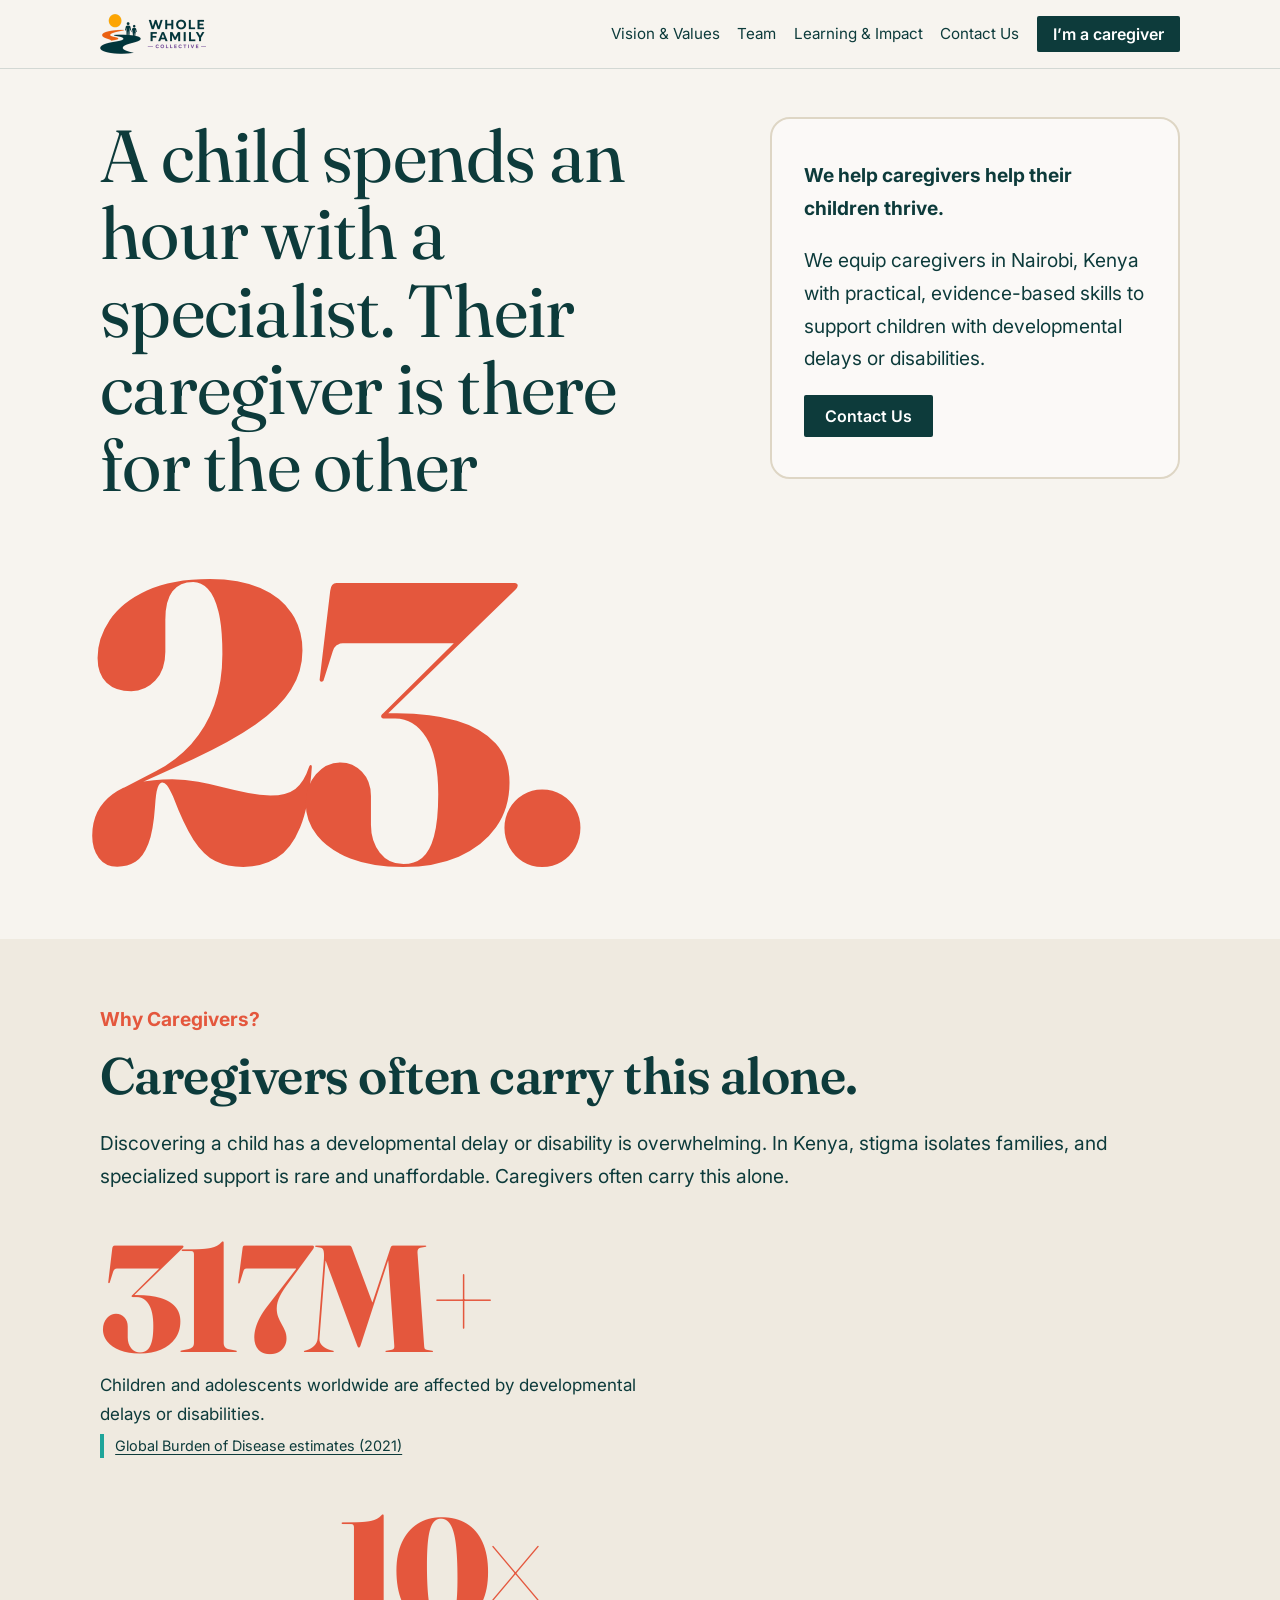
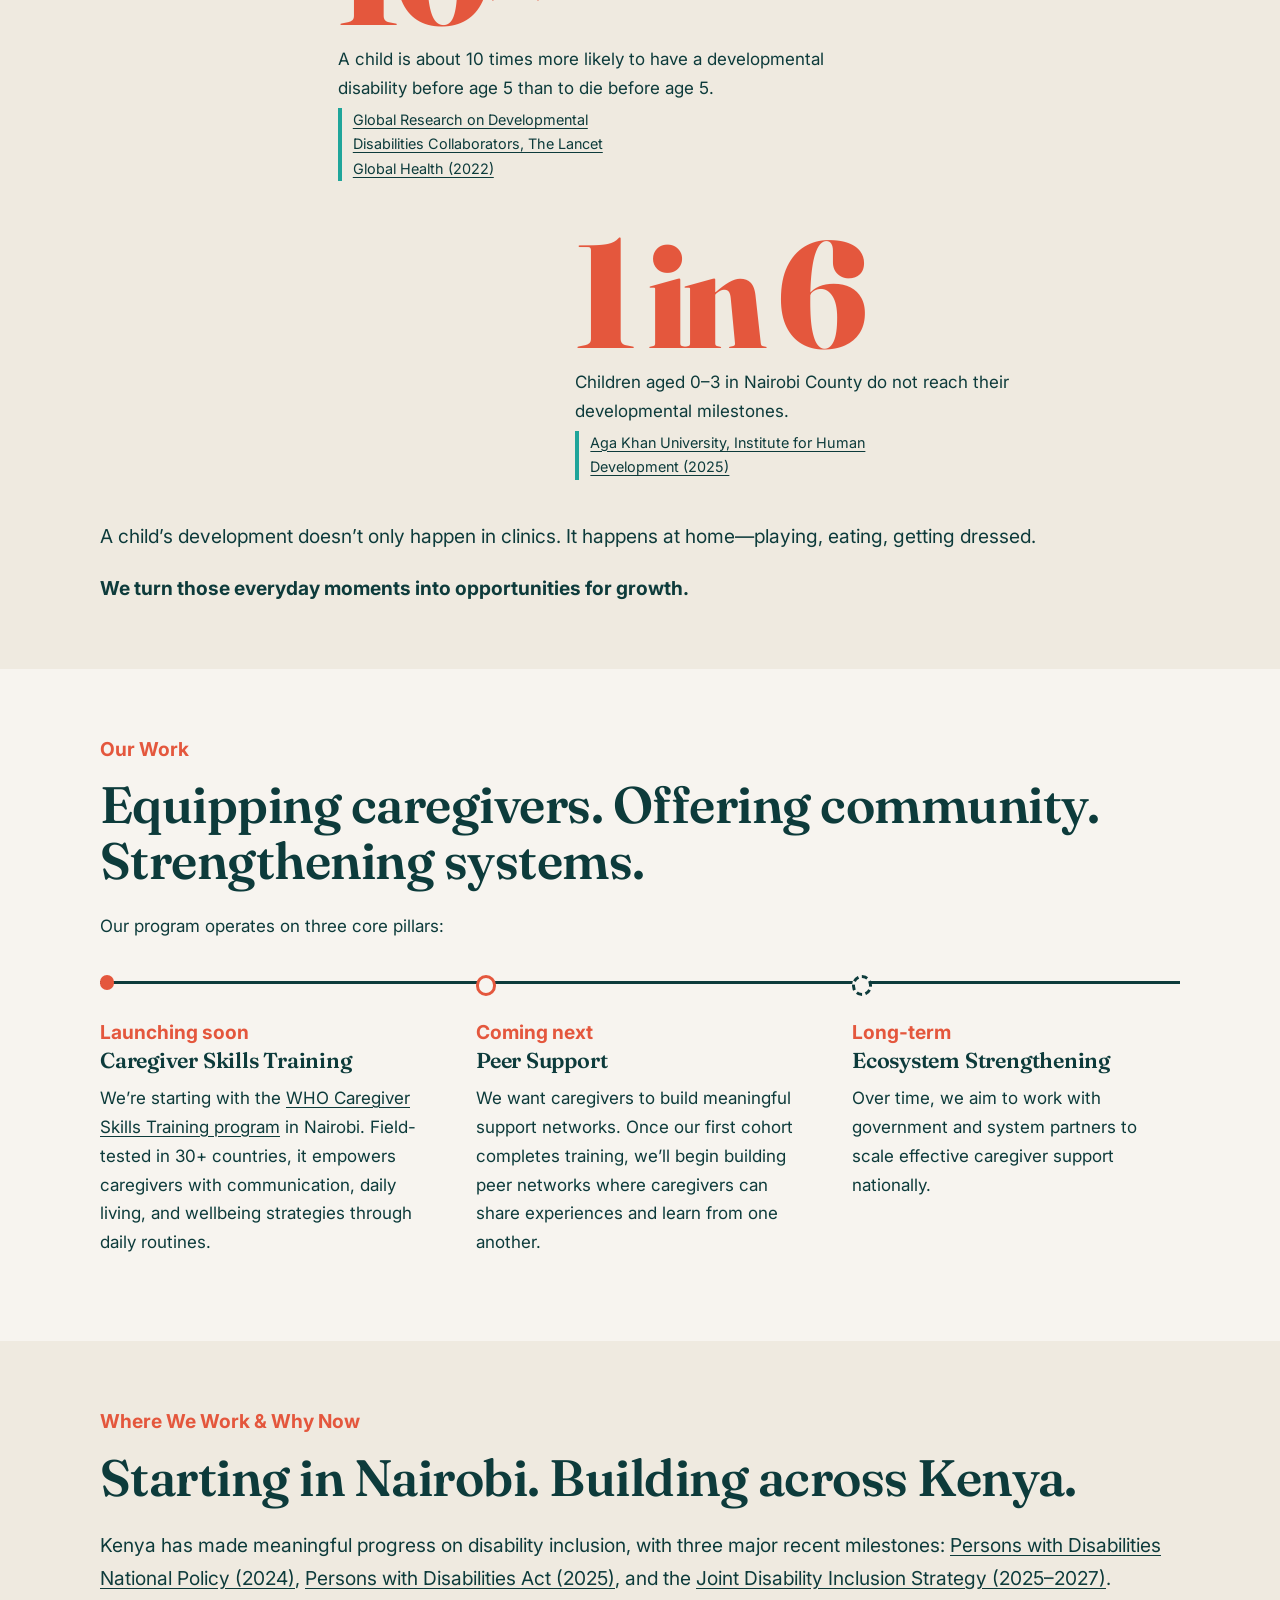
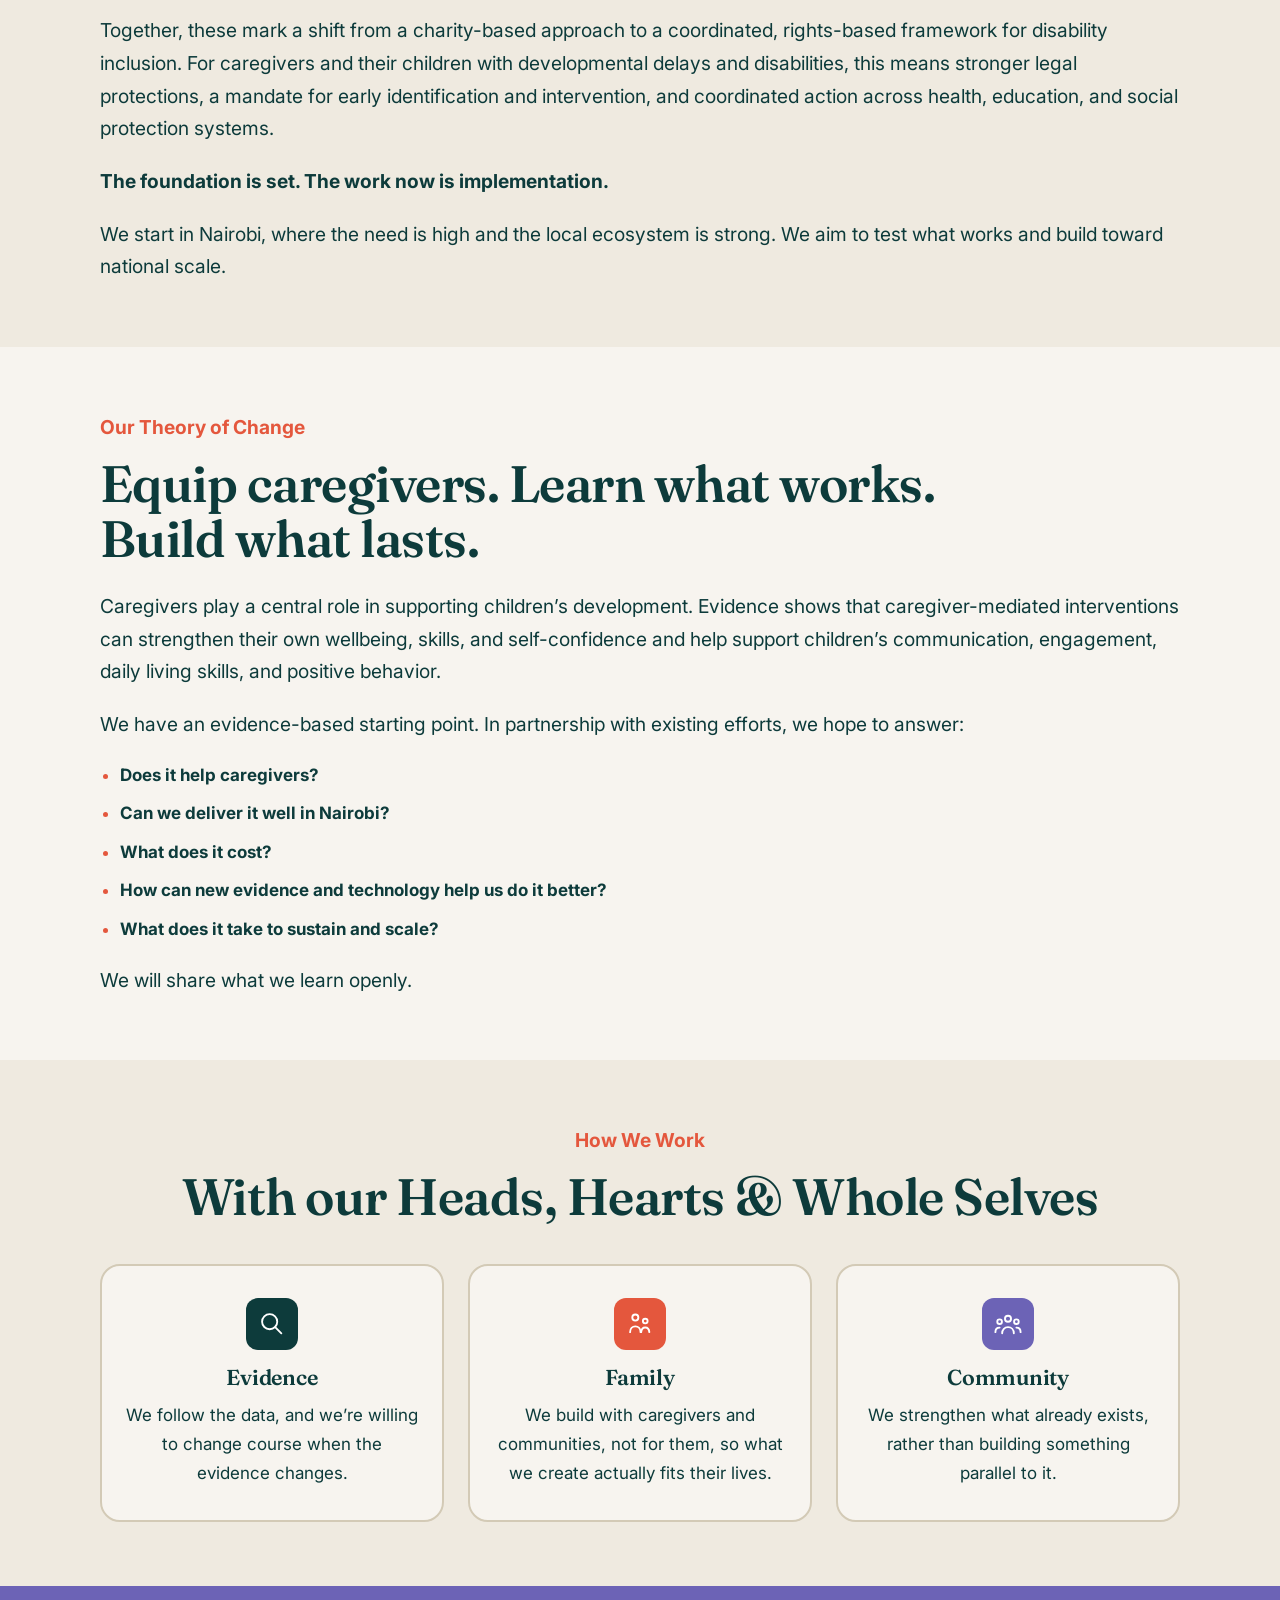
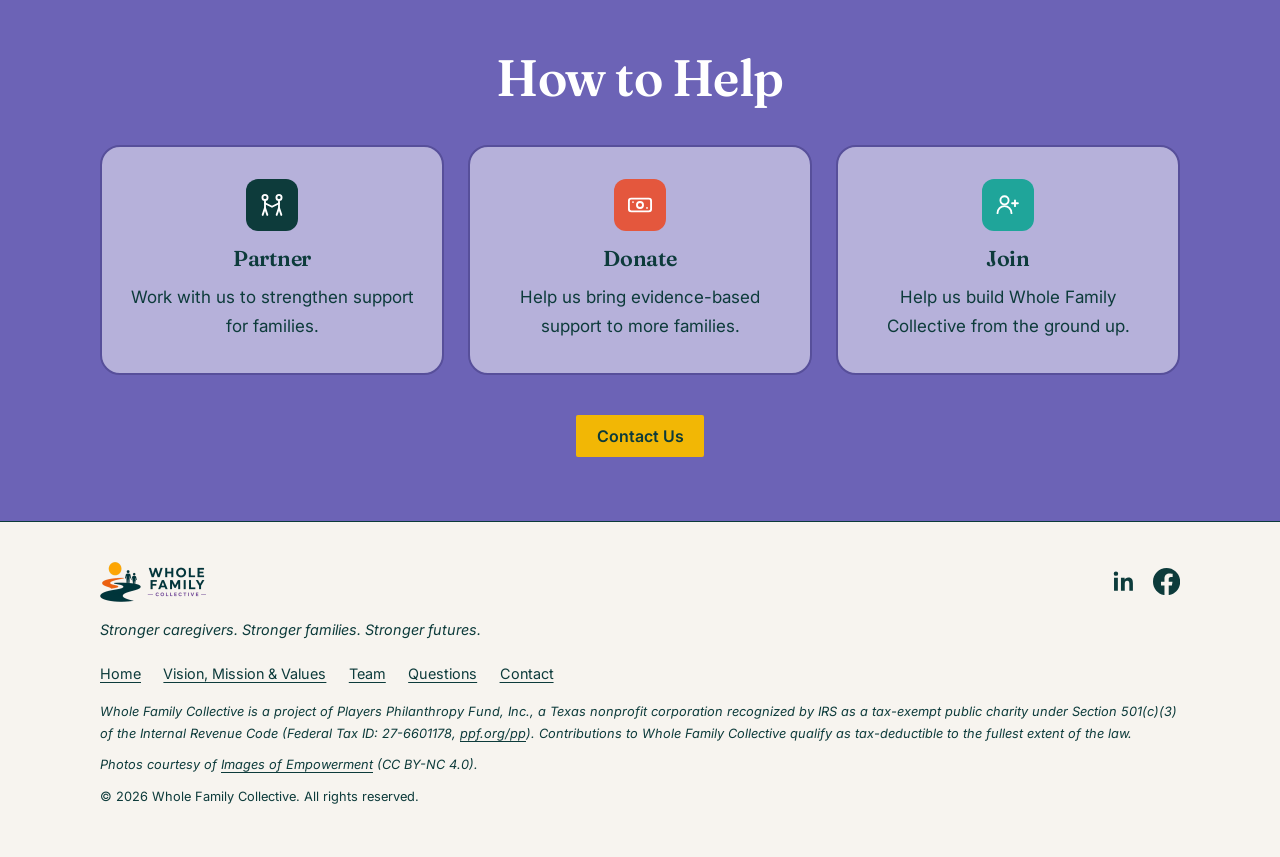
==== index.html @ 93ed472e "Launch redesigned site in brand colors Rebuild the site from the volunteer mockup using the brand pa" ====
<!DOCTYPE html>
<html lang="en">
<head>
<meta charset="utf-8">
<meta name="viewport" content="width=device-width, initial-scale=1">
<link rel="icon" type="image/png" href="images/favicon-256.png">
<title>Whole Family Collective | Stronger caregivers. Stronger families. Stronger futures.</title>
<meta name="description" content="Whole Family Collective equips caregivers of children with developmental delays or disabilities in Kenya with evidence-based skills, community, and support.">
<meta property="og:title" content="Whole Family Collective"><meta property="og:description" content="Stronger caregivers. Stronger families. Stronger futures."><meta name="twitter:card" content="summary_large_image">
<link rel="stylesheet" href="https://fonts.googleapis.com/css2?family=Fraunces:opsz,wght@9..144,400;9..144,600;9..144,800&family=Inter:ital,wght@0,400;0,500;0,600;0,700;1,400&display=swap">
<script type="application/ld+json">{"@context":"https://schema.org","@type":"NGO","name":"Whole Family Collective","url":"https://wholefamilycollective.org/","email":"hello@wholefamilycollective.org","sameAs":["https://www.linkedin.com/company/wholefamilycollective/"]}</script>
<link rel="stylesheet" href="css/brand.css">
</head>
<body>
<a class="skip" href="#main">Skip to content</a>
<header><div class="w">
<a class="logo" href="./" aria-label="Whole Family Collective, home"><img src="images/logo-horizontal.png" alt="Whole Family Collective" width="170" height="40"></a>
<button id="mb" aria-expanded="false" aria-controls="nl">Menu</button>
<nav aria-label="Main"><ul id="nl">
<li><a href="vision/">Vision &amp; Values</a></li><li><a href="team/">Team</a></li><li><a href="learning/">Learning &amp; Impact</a></li>
<li><a href="contact/">Contact Us</a></li>
<li><a class="cta" href="caregiver/">I’m a caregiver</a></li></ul></nav>
</div></header>

<main id="main" tabindex="-1">
<section class="hero"><div class="w">
<h1>A child spends an hour with a specialist. Their caregiver is there for the other <b>23.</b></h1>
<div class="lede card">
<p><strong>We help caregivers help their children thrive.</strong></p>
<p>We equip caregivers in Nairobi, Kenya with practical, evidence-based skills to support children with developmental delays or disabilities.</p>
<p><a class="btn" href="contact/">Contact Us</a></p></div>
</div></section>

<section class="b clay" style="margin-top:4rem"><div class="w">
<div class="wide"><p class="note">Why Caregivers?</p>
<h2>Caregivers often carry this alone.</h2>
<p>Discovering a child has a developmental delay or disability is overwhelming. In Kenya, stigma isolates families, and specialized support is rare and unaffordable. Caregivers often carry this alone.</p></div>
<div class="stats">
<div class="stat"><b>317M+</b><p>Children and adolescents worldwide are affected by developmental delays or disabilities.</p><small><a href="https://www.tandfonline.com/doi/full/10.1080/20473869.2025.2581660">Global Burden of Disease estimates (2021)</a></small></div>
<div class="stat"><b>10×</b><p>A child is about 10 times more likely to have a developmental disability before age 5 than to die before age 5.</p><small><a href="https://www.thelancet.com/journals/langlo/article/PIIS2214-109X(21)00488-5/fulltext">Global Research on Developmental Disabilities Collaborators, The Lancet Global Health (2022)</a></small></div>
<div class="stat"><b>1 in 6</b><p>Children aged 0–3 in Nairobi County do not reach their developmental milestones.</p><small><a href="https://www.aku.edu/ihd/Documents/ECD_Nairobi_Policy_Brief_2025.pdf">Aga Khan University, Institute for Human Development (2025)</a></small></div>
</div>
<div class="wide"><p>A child’s development doesn’t only happen in clinics. It happens at home—playing, eating, getting dressed.</p>
<p><strong>We turn those everyday moments into opportunities for growth.</strong></p></div>
</div></section>

<section class="b" id="pillars"><div class="w">
<p class="note">Our Work</p>
<h2 style="max-width:none">Equipping caregivers. Offering community. Strengthening systems.</h2>
<p>Our program operates on three core pillars:</p>
<div class="path">
<div class="step"><span class="st">Launching soon</span><h3>Caregiver Skills Training</h3><p>We’re starting with the <a href="https://www.who.int/teams/mental-health-and-substance-use/treatment-care/who-caregivers-skills-training-for-families-of-children-with-developmental-delays-and-disorders">WHO Caregiver Skills Training program</a> in Nairobi. Field-tested in 30+ countries, it empowers caregivers with communication, daily living, and wellbeing strategies through daily routines.</p></div>
<div class="step"><span class="st">Coming next</span><h3>Peer Support</h3><p>We want caregivers to build meaningful support networks. Once our first cohort completes training, we’ll begin building peer networks where caregivers can share experiences and learn from one another.</p></div>
<div class="step"><span class="st">Long-term</span><h3>Ecosystem Strengthening</h3><p>Over time, we aim to work with government and system partners to scale effective caregiver support nationally.</p></div>
</div></div></section>

<section class="b clay"><div class="w">
<div class="wide"><p class="note">Where We Work &amp; Why Now</p>
<h2>Starting in Nairobi. Building across Kenya.</h2>
<p>Kenya has made meaningful progress on disability inclusion, with three major recent milestones: <a href="https://ncpwd.go.ke/persons-with-disabilities-national-policy/">Persons with Disabilities National Policy (2024)</a>, <a href="https://new.kenyalaw.org/akn/ke/act/2025/4/eng@2025-05-13">Persons with Disabilities Act (2025)</a>, and the <a href="https://kenya.un.org/en/321667-kenya-joint-disability-inclusion-strategy-2025%E2%80%932027">Joint Disability Inclusion Strategy (2025–2027)</a>.</p>
<p>Together, these mark a shift from a charity-based approach to a coordinated, rights-based framework for disability inclusion. For caregivers and their children with developmental delays and disabilities, this means stronger legal protections, a mandate for early identification and intervention, and coordinated action across health, education, and social protection systems.</p>
<p><strong>The foundation is set. The work now is implementation.</strong></p>
<p>We start in Nairobi, where the need is high and the local ecosystem is strong. We aim to test what works and build toward national scale.</p></div>
</div></section>

<section class="b" id="toc"><div class="w">
<div class="wide"><p class="note">Our Theory of Change</p>
<h2>Equip caregivers. Learn what works.<br>Build what lasts.</h2>
<p>Caregivers play a central role in supporting children’s development. Evidence shows that caregiver-mediated interventions can strengthen their own wellbeing, skills, and self-confidence and help support children’s communication, engagement, daily living skills, and positive behavior.</p>
<p>We have an evidence-based starting point. In partnership with existing efforts, we hope to answer:</p>
<ul class="lst">
<li><strong>Does it help caregivers?</strong></li>
<li><strong>Can we deliver it well in Nairobi?</strong></li>
<li><strong>What does it cost?</strong></li>
<li><strong>How can new evidence and technology help us do it better?</strong></li>
<li><strong>What does it take to sustain and scale?</strong></li>
</ul>
<p>We will share what we learn openly.</p></div>
</div></section>

<section class="b clay"><div class="w mid">
<p class="note">How We Work</p><h2 style="max-width:none">With our Heads, Hearts &amp; Whole Selves</h2>
<div class="cols flat">
<div class="card"><span class="ic navy"><svg viewBox="0 0 24 24" aria-hidden="true" focusable="false"><circle cx="10" cy="10" r="6.5"/><line x1="14.7" y1="14.7" x2="20" y2="20"/></svg></span><h3>Evidence</h3><p>We follow the data, and we’re willing to change course when the evidence changes.</p></div>
<div class="card"><span class="ic coral"><svg viewBox="0 0 24 24" aria-hidden="true" focusable="false"><circle cx="8" cy="6.5" r="2.6"/><path d="M3.5 19c0-3 2-5 4.5-5s4.5 2 4.5 5"/><circle cx="16.5" cy="9.5" r="2"/><path d="M13 19c.2-2.4 1.7-4 3.5-4s3.3 1.6 3.5 4"/></svg></span><h3>Family</h3><p>We build with caregivers and communities, not for them, so what we create actually fits their lives.</p></div>
<div class="card"><span class="ic purple"><svg viewBox="0 0 24 24" aria-hidden="true" focusable="false"><circle cx="12" cy="7.5" r="2.6"/><path d="M7 20c0-3.2 2.1-5.3 5-5.3s5 2.1 5 5.3"/><circle cx="4.8" cy="10" r="2"/><path d="M1.2 19c0-2.3 1.4-3.9 3.6-3.9"/><circle cx="19.2" cy="10" r="2"/><path d="M22.8 19c0-2.3-1.4-3.9-3.6-3.9"/></svg></span><h3>Community</h3><p>We strengthen what already exists, rather than building something parallel to it.</p></div>
</div></div></section>

<section class="b dark"><div class="w mid">
<h2>How to Help</h2>
<div class="cols flat">
<div class="card"><span class="ic navy"><svg viewBox="0 0 24 24" aria-hidden="true" focusable="false"><circle cx="6" cy="5.5" r="2.2"/><circle cx="18" cy="5.5" r="2.2"/><path d="M6 8.5v6M18 8.5v6"/><path d="M6 10.5l6 3 6-3"/><path d="M6 14.5l-2 6M6 14.5l2 6M18 14.5l-2 6M18 14.5l2 6"/></svg></span><h3>Partner</h3><p>Work with us to strengthen support for families.</p></div>
<div class="card"><span class="ic coral"><svg viewBox="0 0 24 24" aria-hidden="true" focusable="false"><rect x="2.5" y="6.5" width="19" height="11" rx="2"/><circle cx="12" cy="12" r="2.6"/><line x1="6" y1="9.5" x2="6" y2="9.5"/><line x1="18" y1="14.5" x2="18" y2="14.5"/></svg></span><h3>Donate</h3><p>Help us bring evidence-based support to more families.</p></div>
<div class="card"><span class="ic teal"><svg viewBox="0 0 24 24" aria-hidden="true" focusable="false"><circle cx="9" cy="8" r="3.5"/><path d="M3 19c0-3.5 2.7-6 6-6s6 2.5 6 6"/><path d="M18 8v5M15.5 10.5h5"/></svg></span><h3>Join</h3><p>Help us build Whole Family Collective from the ground up.</p></div>
</div>
<p style="margin-top:2.5rem"><a class="btn" href="contact/">Contact Us</a></p>
</div></section>
</main>

<footer><div class="w">
<div class="fbar"><p class="logo"><img src="images/logo-horizontal.png" alt="Whole Family Collective" width="106" height="40"></p>
<ul class="soc"><li><a href="https://www.linkedin.com/company/wholefamilycollective/" target="_blank" rel="noopener" aria-label="Whole Family Collective on LinkedIn"><svg viewBox="0 0 24 24" aria-hidden="true" focusable="false"><path d="M6.94 8.5H3.56V20h3.38V8.5zM5.25 3a1.97 1.97 0 100 3.94 1.97 1.97 0 000-3.94zM20.44 20h-3.37v-5.6c0-1.34-.03-3.06-1.87-3.06-1.87 0-2.16 1.46-2.16 2.96V20H9.67V8.5h3.24v1.57h.05c.45-.85 1.56-1.75 3.2-1.75 3.42 0 4.05 2.25 4.05 5.18V20z"/></svg></a></li><li><a href="https://www.facebook.com/wholefamilycollective" target="_blank" rel="noopener" aria-label="Whole Family Collective on Facebook"><svg viewBox="0 0 24 24" aria-hidden="true" focusable="false"><path d="M24 12.073c0-6.627-5.373-12-12-12s-12 5.373-12 12c0 5.99 4.388 10.954 10.125 11.854v-8.385H7.078v-3.47h3.047V9.43c0-3.007 1.792-4.669 4.533-4.669 1.312 0 2.686.235 2.686.235v2.953H15.83c-1.491 0-1.956.925-1.956 1.874v2.25h3.328l-.532 3.47h-2.796v8.385C19.612 23.027 24 18.062 24 12.073z"/></svg></a></li></ul></div>
<p><em>Stronger caregivers. Stronger families. Stronger futures.</em></p>
<ul><li><a href="./">Home</a></li><li><a href="vision/">Vision, Mission &amp; Values</a></li><li><a href="team/">Team</a></li><li><a href="questions/">Questions</a></li><li><a href="contact/">Contact</a></li></ul>
<p class="legal">Whole Family Collective is a project of Players Philanthropy Fund, Inc., a Texas nonprofit corporation recognized by IRS as a tax-exempt public charity under Section 501(c)(3) of the Internal Revenue Code (Federal Tax ID: 27-6601178, <a href="https://www.ppf.org/pp">ppf.org/pp</a>). Contributions to Whole Family Collective qualify as tax-deductible to the fullest extent of the law.</p>
<p class="legal">Photos courtesy of <a href="https://imagesofempowerment.org">Images of Empowerment</a> (CC BY-NC 4.0).</p>
<p class="legal plain">© 2026 Whole Family Collective. All rights reserved.</p>
</div></footer>

<script>
var nl=document.getElementById("nl"),mb=document.getElementById("mb");
mb.addEventListener("click",function(){var o=nl.classList.toggle("open");mb.setAttribute("aria-expanded",o)});
</script>
</body>
</html>
---- css/brand.css ----
/* Brand palette. Roles vs. the original mockup: paper->cream, ink->navy, green->navy (text/links/logo) and purple (dark bands),
   brick->coral (accents), ochre->gold, clay->tint (.clay sections keep their class name). */
:root{--line:#DED6C5;--cream:#F7F4EF;--navy:#0D3B3B;--teal:#1FA59A;--coral:#E4573D;--gold:#F2B705;--purple:#6C63B6;--tint:#EFEAE0;
--head:Fraunces,Georgia,serif;--body:Inter,system-ui,-apple-system,"Segoe UI",sans-serif}
*{box-sizing:border-box}html{scroll-behavior:smooth}
@media(prefers-reduced-motion:reduce){html{scroll-behavior:auto}*{animation:none!important;transition:none!important}}
body{margin:0;background:var(--cream);color:var(--navy);font:1.0625rem/1.7 var(--body)}
img{max-width:100%;display:block}a{color:var(--navy);text-underline-offset:3px}
:focus-visible{outline:3px solid var(--coral);outline-offset:3px}
.skip{position:absolute;left:-999px}.skip:focus{left:1rem;top:1rem;background:var(--navy);color:#fff;padding:.6rem 1rem;z-index:20}
.w{max-width:70rem;margin:0 auto;padding:0 1.25rem}
h1,h2,h3{font-family:var(--head);font-weight:600;line-height:1.08;margin:0 0 1.5rem;letter-spacing:-.01em}
h2{font-size:clamp(1.9rem,5.5vw,3.2rem)}h3{font-size:1.35rem;margin-bottom:.75rem}
p{margin:0 0 1.25rem}
.note{font-weight:700;font-size:1.2rem;color:var(--coral);margin:0 0 .75rem}
/* header */
header{background:var(--cream);border-bottom:1px solid rgba(13,59,59,.15);position:sticky;top:0;z-index:10}
header .w{display:flex;align-items:center;justify-content:space-between;gap:1rem;min-height:4.25rem}
.logo{font:800 1.15rem var(--head);color:var(--navy);text-decoration:none;line-height:1.1}
.logo img{height:40px;width:auto}
nav ul{display:flex;gap:1.1rem;list-style:none;margin:0;padding:0;align-items:center}
nav a{color:var(--navy);text-decoration:none;padding:.4rem 0;border-bottom:2px solid transparent;font-size:.95rem}
nav a:hover,nav a[aria-current]{border-color:var(--coral)}
nav a.cta,.btn{background:var(--navy);color:#fff;padding:.7rem 1.3rem;border-radius:2px;font-weight:600;text-decoration:none;display:inline-block;border:0;font:600 1rem var(--body);cursor:pointer}
nav a.cta{padding:.5rem 1rem}nav a.cta:hover,.btn:hover{background:var(--purple)}
#mb{display:none;background:none;border:2px solid var(--navy);padding:.45rem .8rem;font:600 .95rem var(--body)}
@media(max-width:62rem){#mb{display:block}nav ul{display:none;position:absolute;left:0;right:0;top:100%;background:var(--cream);flex-direction:column;align-items:flex-start;padding:1rem 1.25rem 1.5rem;border-bottom:1px solid rgba(13,59,59,.15)}nav ul.open{display:flex}}
/* hero: the 23 hours */
.hero{padding:3rem 0 0;overflow:hidden}
.hero .w{display:grid;gap:2rem}
.hero h1{font-size:clamp(2.1rem,7vw,4.6rem);font-weight:400;line-height:1.05;margin:0;max-width:17ch;animation:rise .9s ease both}
.hero h1 b{display:block;font-weight:800;font-size:clamp(9rem,40vw,25rem);line-height:.78;color:var(--coral);letter-spacing:-.06em;margin:.15em 0 0 -.04em}
@keyframes rise{from{opacity:0;transform:translateY(14px)}}
.ph{background:var(--tint);aspect-ratio:3/4;position:relative;overflow:hidden}
.ph img{width:100%;height:100%;object-fit:cover}
.ph:after{content:"";position:absolute;left:0;bottom:0;width:38%;height:10px;background:var(--gold)}
.lede p{font-size:1.2rem}
@media(min-width:52rem){.hero .w{grid-template-columns:1.5fr 1fr;gap:3.5rem}.hero .ph{margin-top:3rem;aspect-ratio:3/4.4}.lede{max-width:34rem}}
section.b{padding:4rem 0}.clay{background:var(--tint);--line:#D3CAB6}
/* stats */
.stats{display:grid;gap:3rem}
.stat b{display:block;font:800 clamp(4.5rem,18vw,9.5rem)/.85 var(--head);color:var(--coral);letter-spacing:-.04em}
.stat p{margin:.6rem 0 .3rem}.stat small{display:block;font-size:.9rem;border-left:4px solid var(--teal);padding-left:.7rem;max-width:34ch}
@media(min-width:52rem){.stats .stat{max-width:34rem}.stat:nth-child(2){margin-left:22%}.stat:nth-child(3){margin-left:44%}}
/* pillars: a path with honest statuses */
.path{border-left:3px solid var(--navy);margin-left:.4rem;padding-left:1.6rem}
.step{position:relative;padding:0 0 2.2rem}
.step:before{content:"";position:absolute;left:-2.15rem;top:.55rem;width:.9rem;height:.9rem;background:var(--coral);border-radius:50%}
.step:nth-child(2):before{background:var(--cream);border:3px solid var(--coral)}
.step:nth-child(3):before{background:var(--cream);border:3px dashed var(--navy)}
.step .st{font-weight:700;font-size:1.2rem;color:var(--coral)}
/* values */
.cols{display:grid;gap:1.5rem}
@media(min-width:52rem){.cols{grid-template-columns:repeat(3,1fr)}}
.dark{background:var(--purple);--line:#574F9A;color:#fff}.dark a{color:#fff}.dark .btn{background:var(--gold);color:var(--navy)}.dark .btn:hover{background:#fff}.dark :focus-visible{outline-color:#fff}
.quote{font:400 clamp(1.5rem,4vw,2.4rem)/1.25 var(--head);text-wrap:pretty;border-left:6px solid var(--coral);padding-left:1.2rem}
/* pages */
.ph-head{padding:3.5rem 1.25rem 0}.ph-head h1{font-size:clamp(2.4rem,7vw,4.8rem);margin:0}.ph-head::after{content:"";display:block;border-bottom:1px solid var(--navy);margin-top:2rem}.ph-head+section.b{padding-top:3rem}
.bio{display:grid;gap:1.5rem;padding:3rem 0;border-top:1px solid var(--navy)}article.bio:first-of-type{border-top:0}
@media(min-width:52rem){.bio{grid-template-columns:16rem 1fr;gap:3rem}.bio:nth-of-type(even){grid-template-columns:1fr 16rem}.bio:nth-of-type(even) .pic{order:2}}
.bio .ph{aspect-ratio:1/1.15}
.res{display:flex;align-items:center;min-height:8rem}.res p{margin:0}
.cols.c2,.cols.c4{grid-template-columns:1fr}
@media(min-width:40rem){.cols.c2,.cols.c4{grid-template-columns:repeat(2,1fr)}}
@media(min-width:62rem){.cols.c4{grid-template-columns:repeat(4,1fr)}}
.ph.empty:before{content:attr(data-l);position:absolute;inset:0;display:grid;place-items:center;font:600 .9rem var(--body);color:var(--navy);padding:1rem;text-align:center}
form{display:grid;gap:1rem;max-width:36rem;margin:0 auto}
label{font-weight:600;display:grid;gap:.3rem}
input,select,textarea{font:inherit;padding:.7rem;border:2px solid var(--navy);background:#fff;border-radius:2px;width:100%}
.empty{border:2px dashed var(--navy);padding:1.2rem;display:flex;align-items:center;min-height:8rem}.empty p{margin:0}.ph.empty{display:block;min-height:0}
footer{padding:2.5rem 0;font-size:.9rem;border-top:1px solid var(--navy)}
footer ul{list-style:none;padding:0;display:flex;flex-wrap:wrap;gap:1rem 1.4rem}footer p{max-width:none}
h4{font-family:var(--head);font-weight:600;font-size:1.2rem;line-height:1.15;margin:0 0 .75rem}
.lst{margin:0 0 1.2rem;padding-left:1.25rem}.lst li{margin:0 0 .6rem}.lst li::marker{color:var(--coral)}
@media(min-width:52rem){.path{display:grid;grid-template-columns:repeat(3,1fr);gap:3rem;border-left:0;border-top:3px solid var(--navy);margin-left:0;padding:2rem 0 0}
.step{padding:0}.step:before{left:0;top:-2.55rem}}
.wide h2{max-width:none;text-wrap:balance}.wide p:not(.quote){max-width:none;font-size:1.2rem}
.ic{width:3.25rem;height:3.25rem;display:grid;place-items:center;margin:0 0 1rem;border-radius:12px}
.ic svg{width:1.75rem;height:1.75rem;fill:none;stroke:#fff;stroke-width:1.6;stroke-linecap:round;stroke-linejoin:round}
.ic.navy{background:var(--navy)}.ic.coral{background:var(--coral)}.ic.purple{background:var(--purple)}.ic.teal{background:var(--teal)}
.ctr{max-width:36rem;margin:0 auto}.ctr p{max-width:none}
.mid{text-align:center}.mid .ic{margin-left:auto;margin-right:auto}
.card{background:rgba(255,255,255,.5);color:var(--navy);border:2px solid var(--line);border-radius:20px;padding:2rem 1.5rem}.lede.card{padding:2.5rem 2rem;align-self:start}
.card p:last-child{margin-bottom:0}
.legal{font-size:.8rem;font-style:italic;margin:0 0 .6rem}.legal.plain{font-style:normal}
.li{margin:1rem 0 0;text-align:center}.li a{display:inline-block;color:var(--navy)}.li a:hover{color:var(--purple)}.li svg{width:1.9rem;height:1.9rem;fill:currentColor;display:block}
/* spacing system: the same vertical rhythm on every page */
figure{margin:0}
.bio h2{margin:0 0 .25rem}.bio .note{margin-bottom:1.25rem}.bio p:last-child{margin-bottom:0}
:is(.b .w,.wide,.ctr)>*{margin-top:0;margin-bottom:0}
:is(.b .w,.wide,.ctr)>*+*{margin-top:1.25rem}
:is(.b .w,.wide,.ctr)>*+:is(h2,h3){margin-top:2.5rem}
:is(.b .w,.wide,.ctr)>:is(.stats,.path,.cols,.quote,.ctr,form,.empty,figure),
:is(.b .w,.wide,.ctr)>:is(.stats,.path,.cols,.quote,.ctr,form,.empty,figure)+*{margin-top:2.5rem}
:is(.b .w,.wide,.ctr)>h2+*{margin-top:1.5rem}
:is(.b .w,.wide,.ctr)>:is(h3,h4)+*{margin-top:.75rem}
:is(.b .w,.wide,.ctr)>.note+*{margin-top:.75rem}
:is(.b .w,.wide,.ctr)>.note+:is(.cols,.stats,.path){margin-top:1.5rem}
:is(.b .w,.wide,.ctr)>:first-child{margin-top:0}
.fbar{display:flex;align-items:center;justify-content:space-between;gap:1rem}.fbar{margin-bottom:1rem}.fbar .logo{margin:0}
footer .soc{gap:1rem;margin:0}footer .soc a{display:block;color:var(--navy)}footer .soc a:hover{color:var(--purple)}footer .soc svg{width:1.7rem;height:1.7rem;fill:currentColor;display:block}
.thanks{margin-top:0}.thanks h3{margin-bottom:.5rem}.thanks p{margin:0}
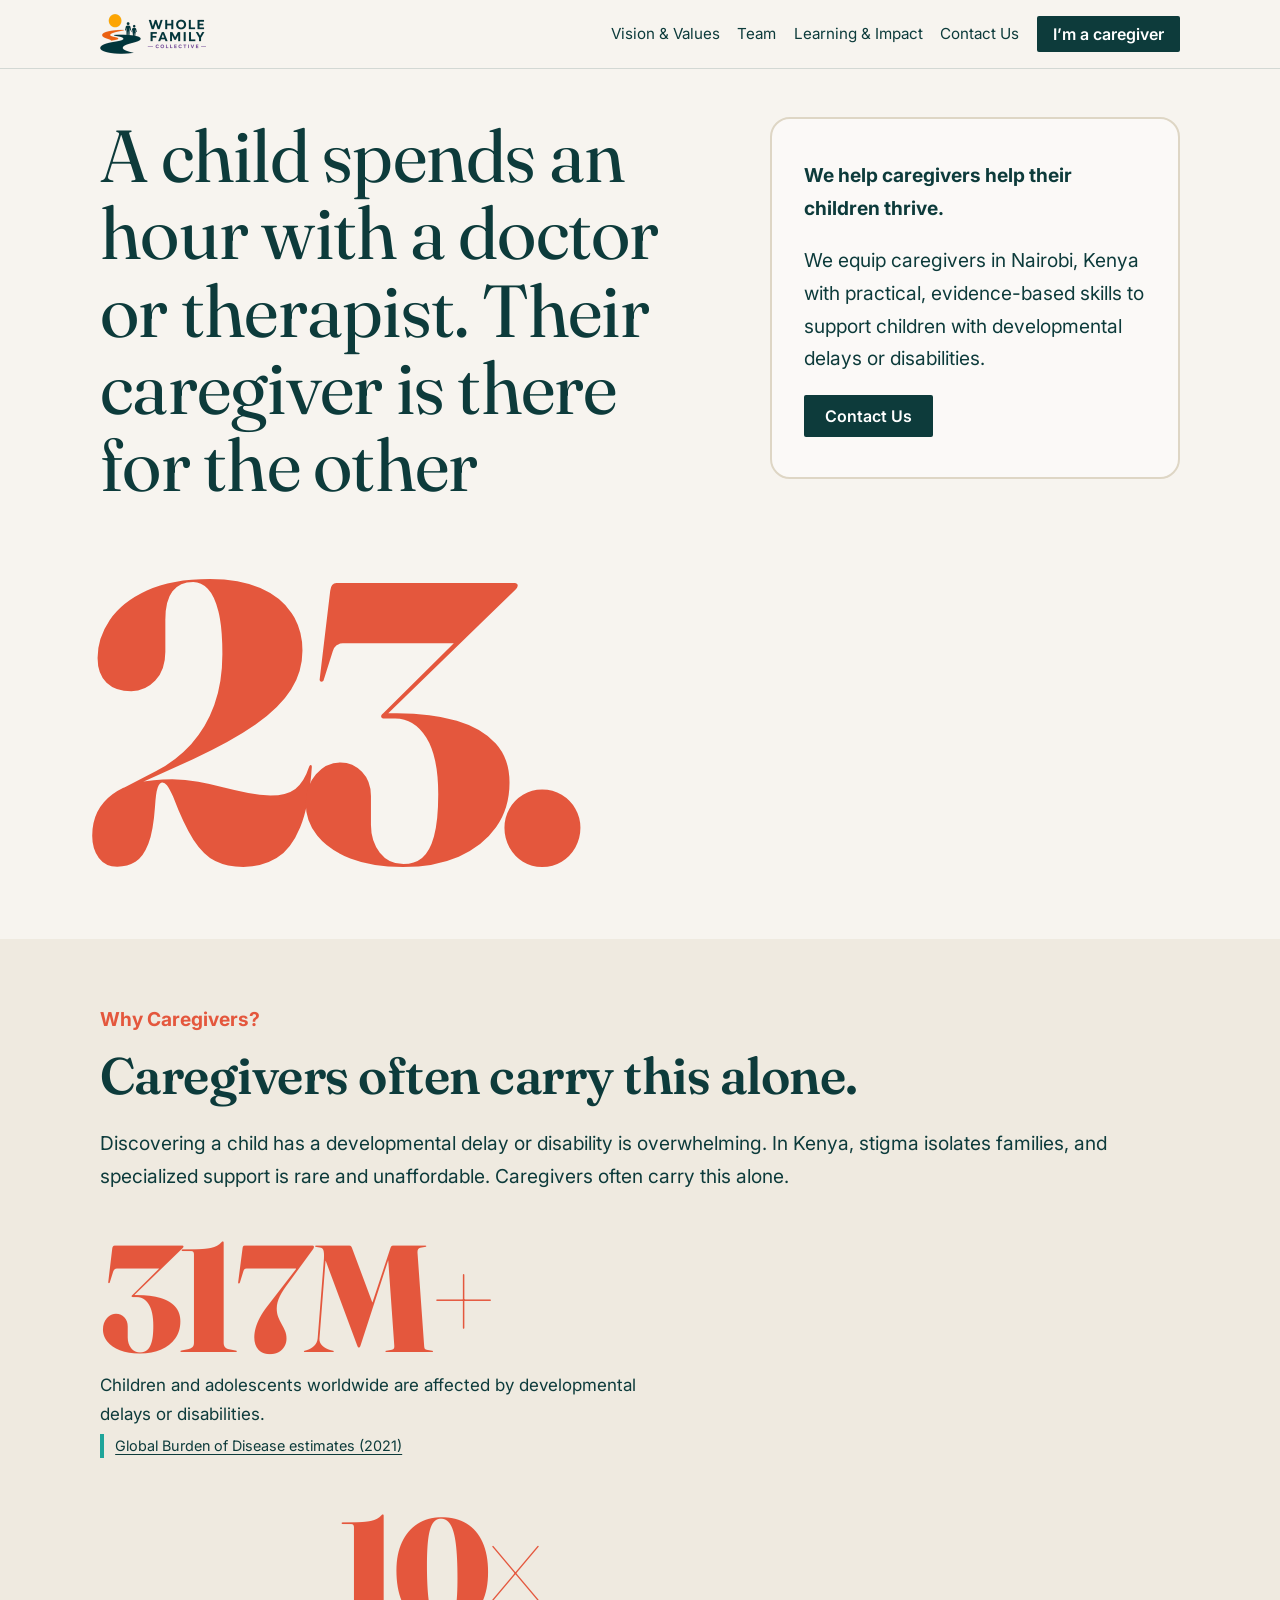
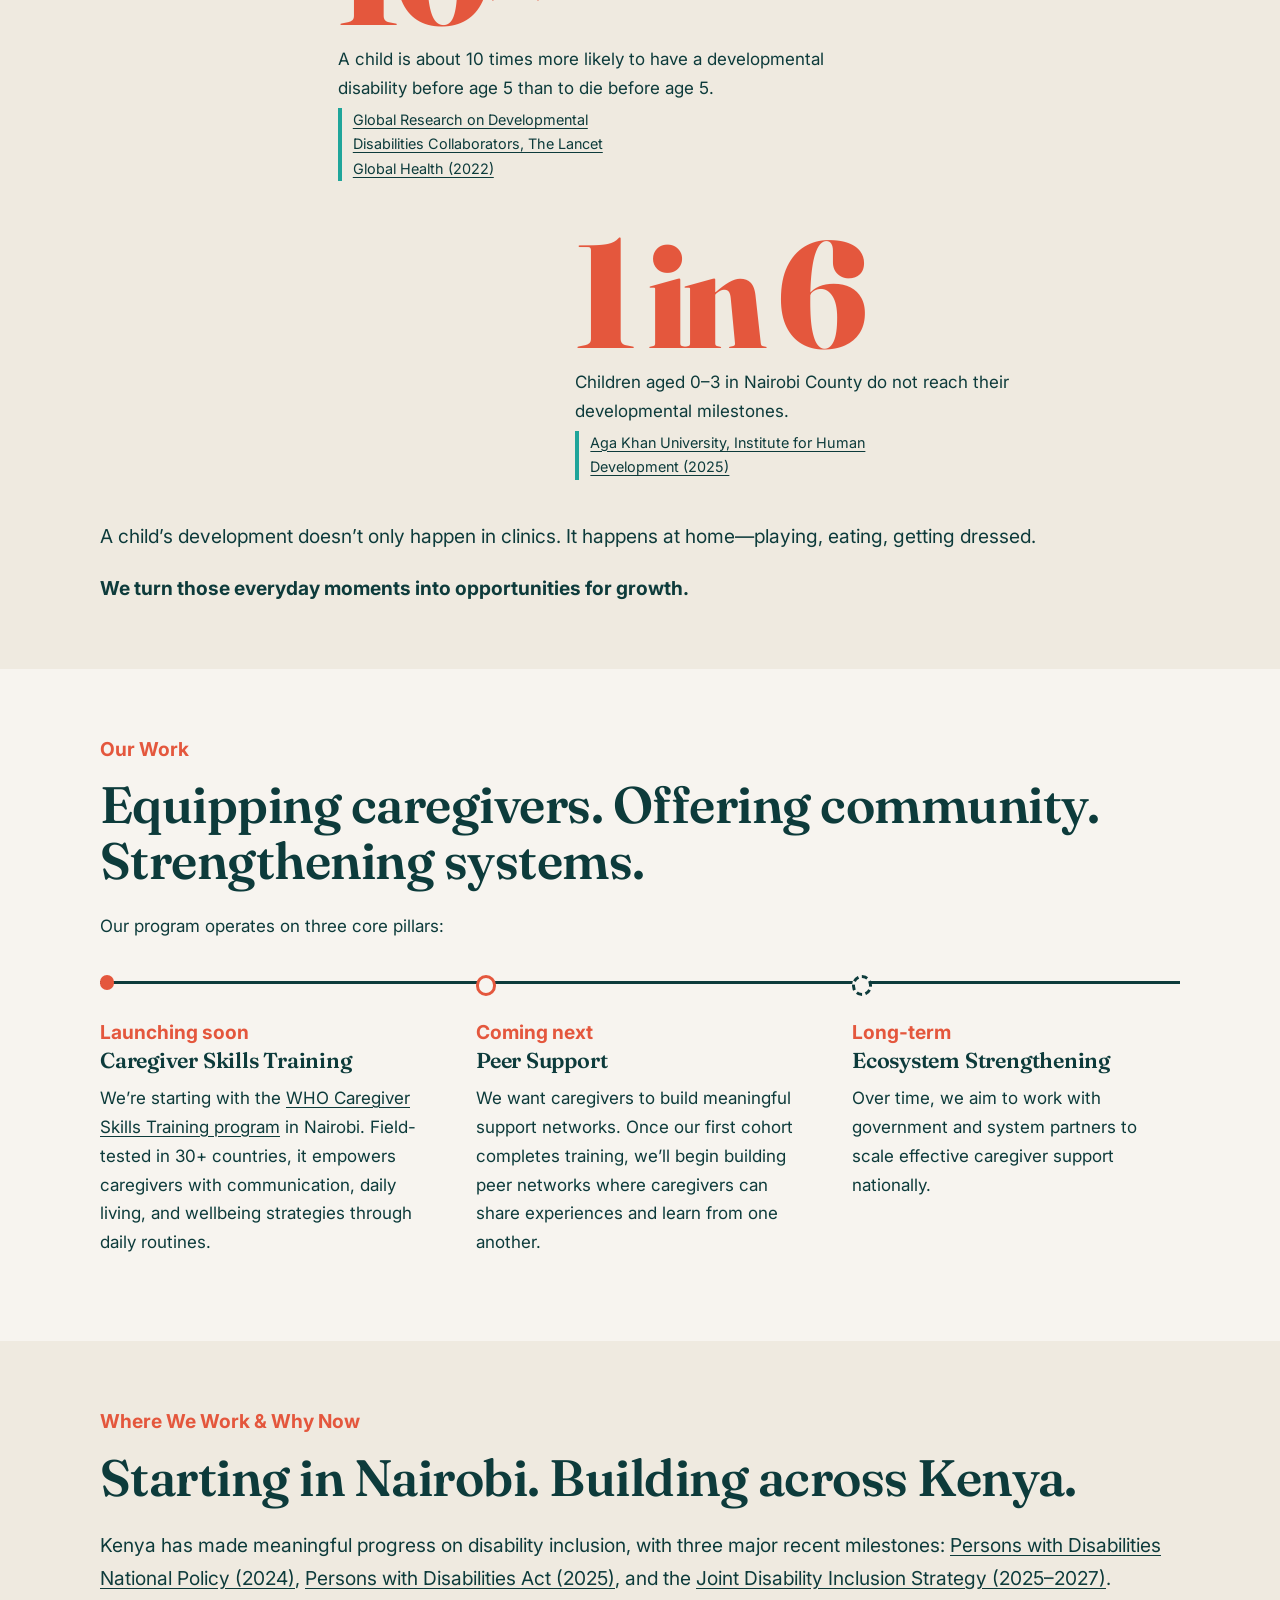
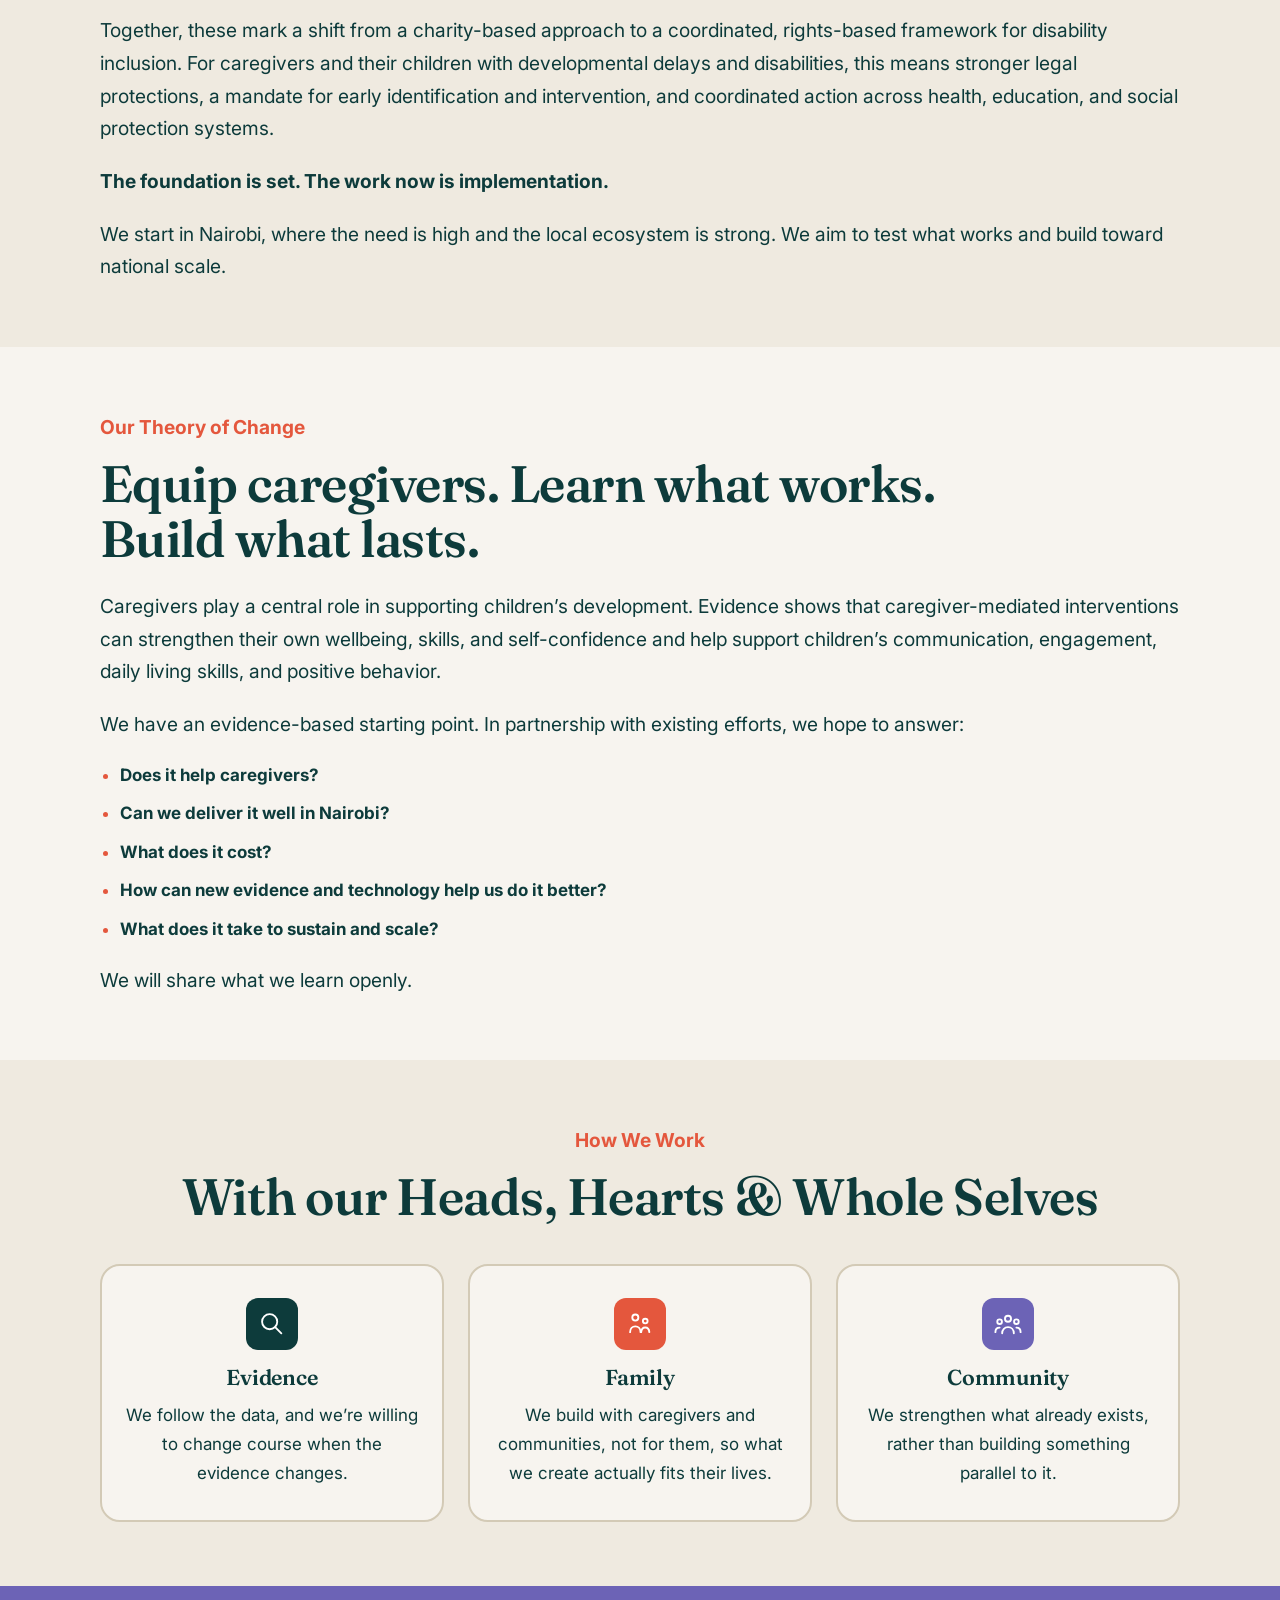
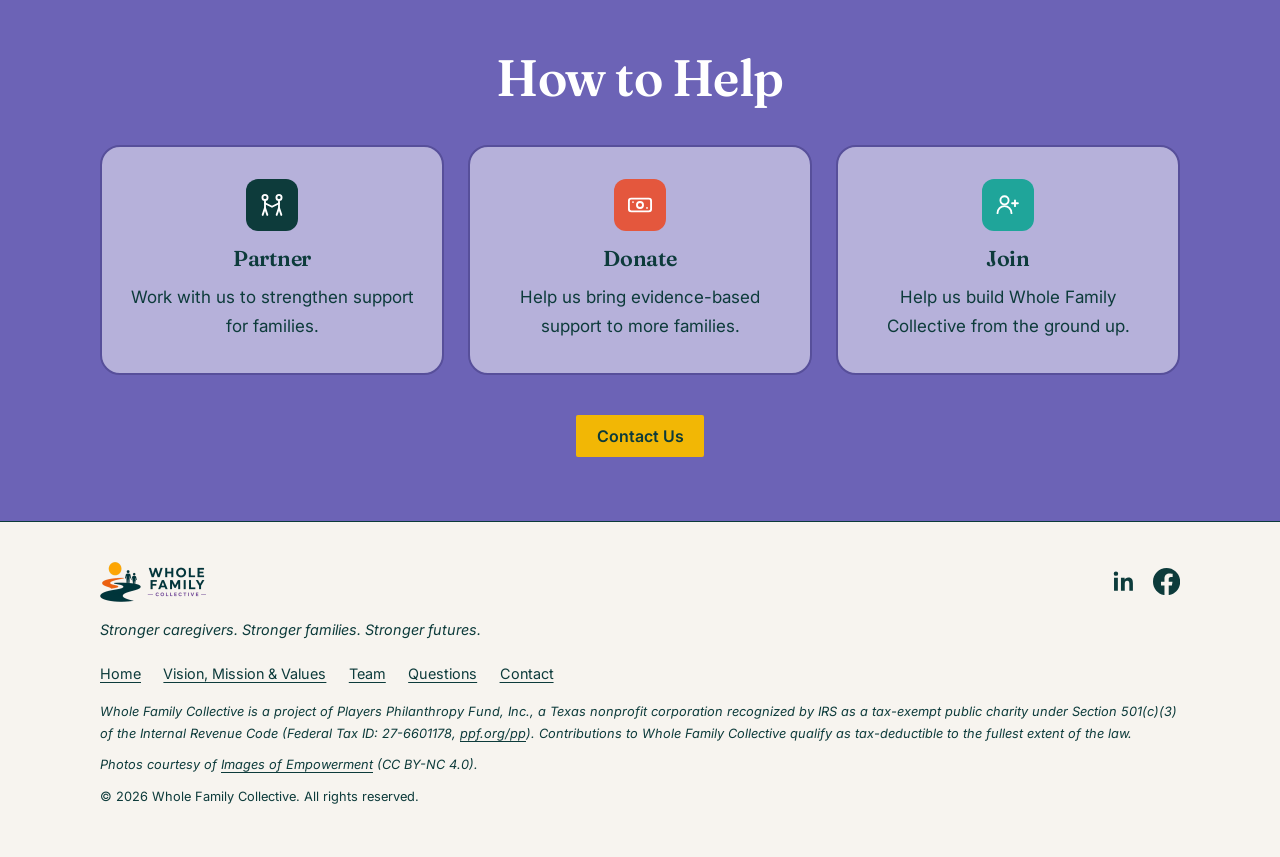
==== commit ff25c397: "Replace "specialist" with "doctor or therapist" in home headline Co-Authored-By: Claude Sonnet 5.5 <" ====
--- a/index.html
+++ b/index.html
@@ -24,7 +24,7 @@
 
 <main id="main" tabindex="-1">
 <section class="hero"><div class="w">
-<h1>A child spends an hour with a specialist. Their caregiver is there for the other <b>23.</b></h1>
+<h1>A child spends an hour with a doctor or therapist. Their caregiver is there for the other <b>23.</b></h1>
 <div class="lede card">
 <p><strong>We help caregivers help their children thrive.</strong></p>
 <p>We equip caregivers in Nairobi, Kenya with practical, evidence-based skills to support children with developmental delays or disabilities.</p>
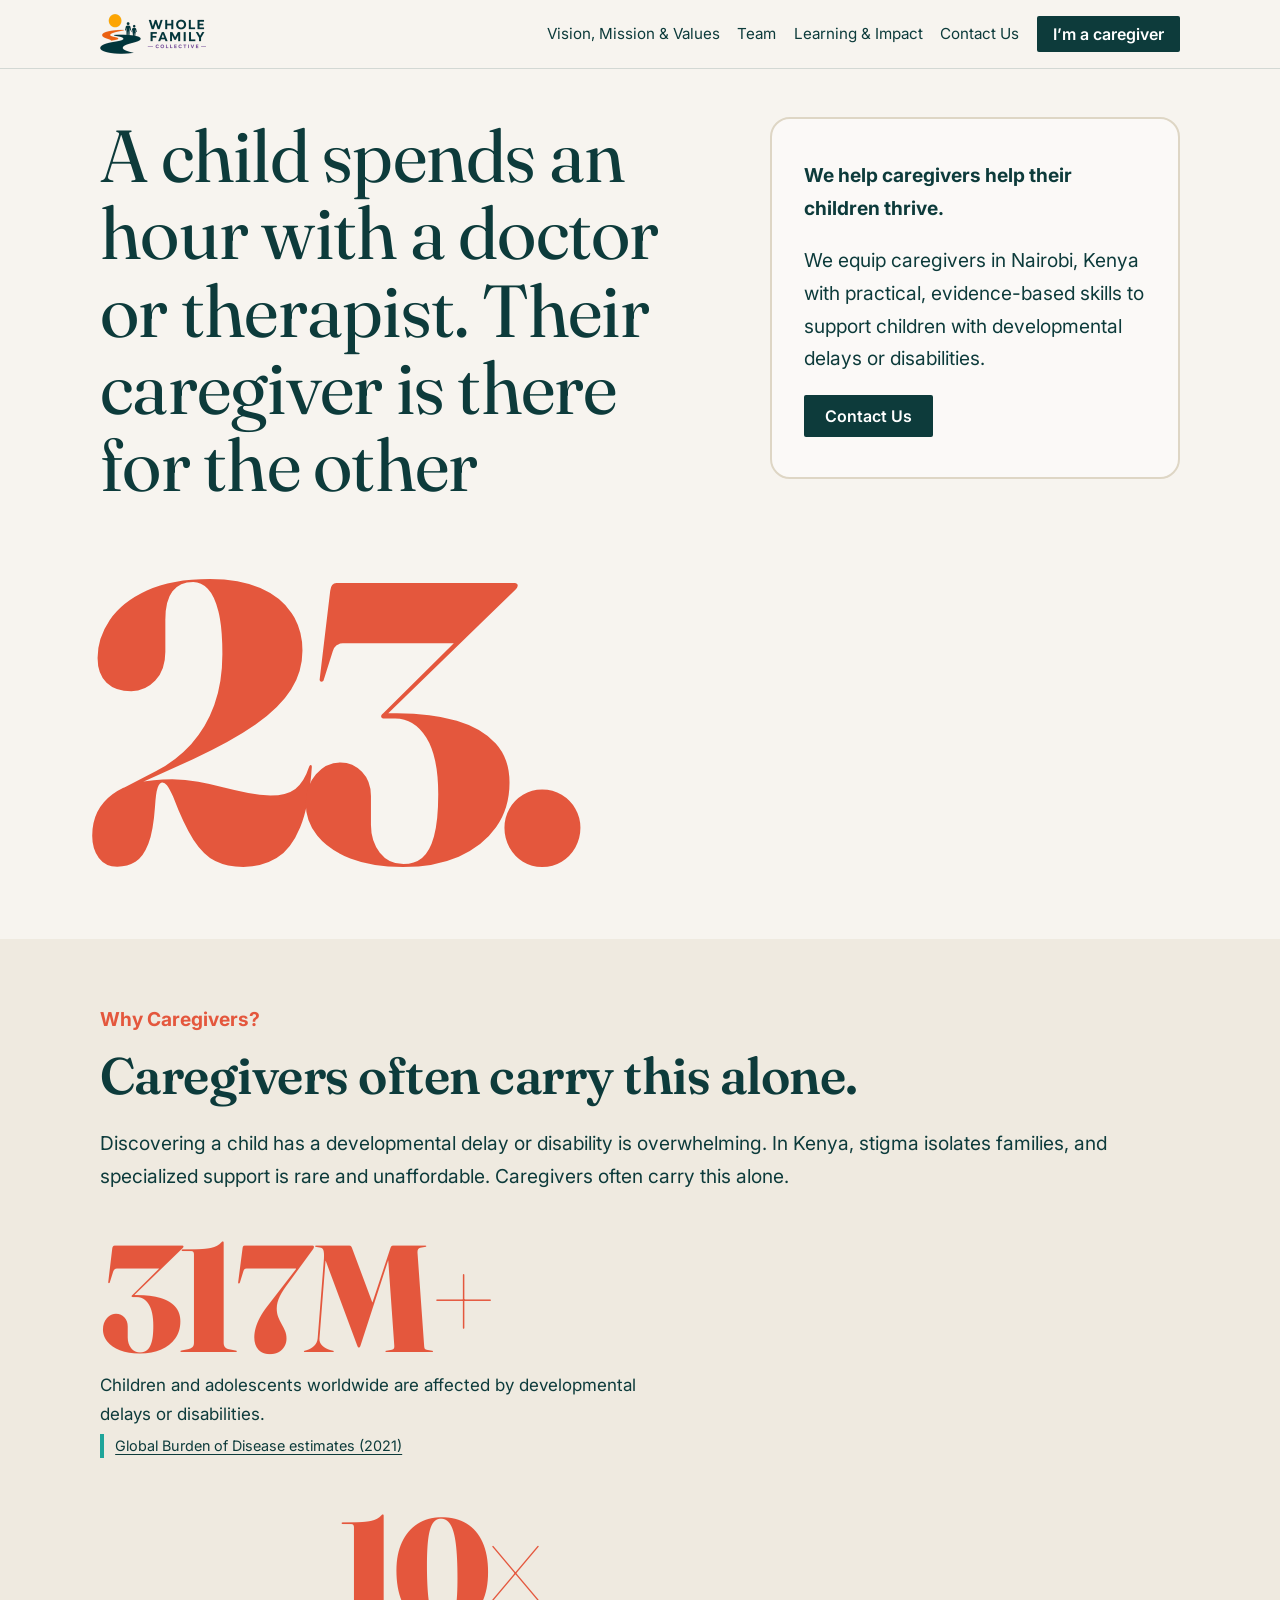
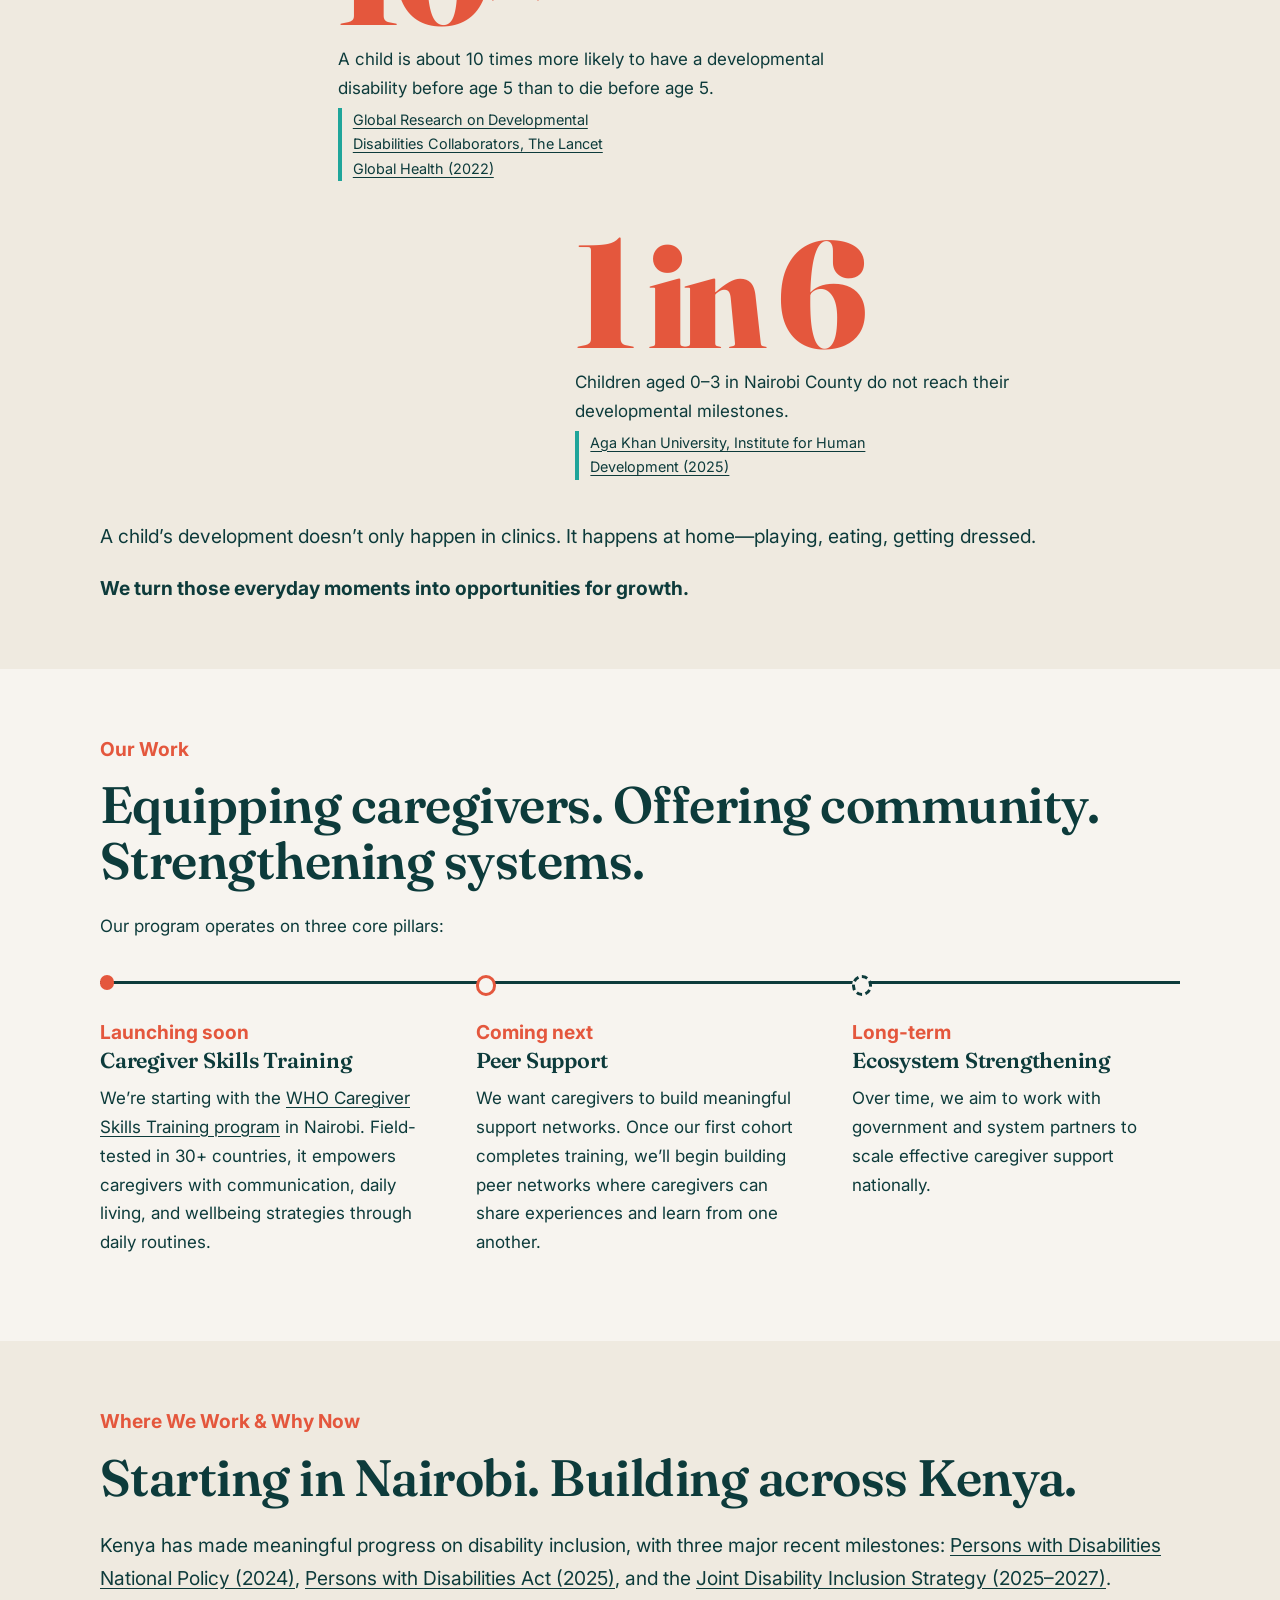
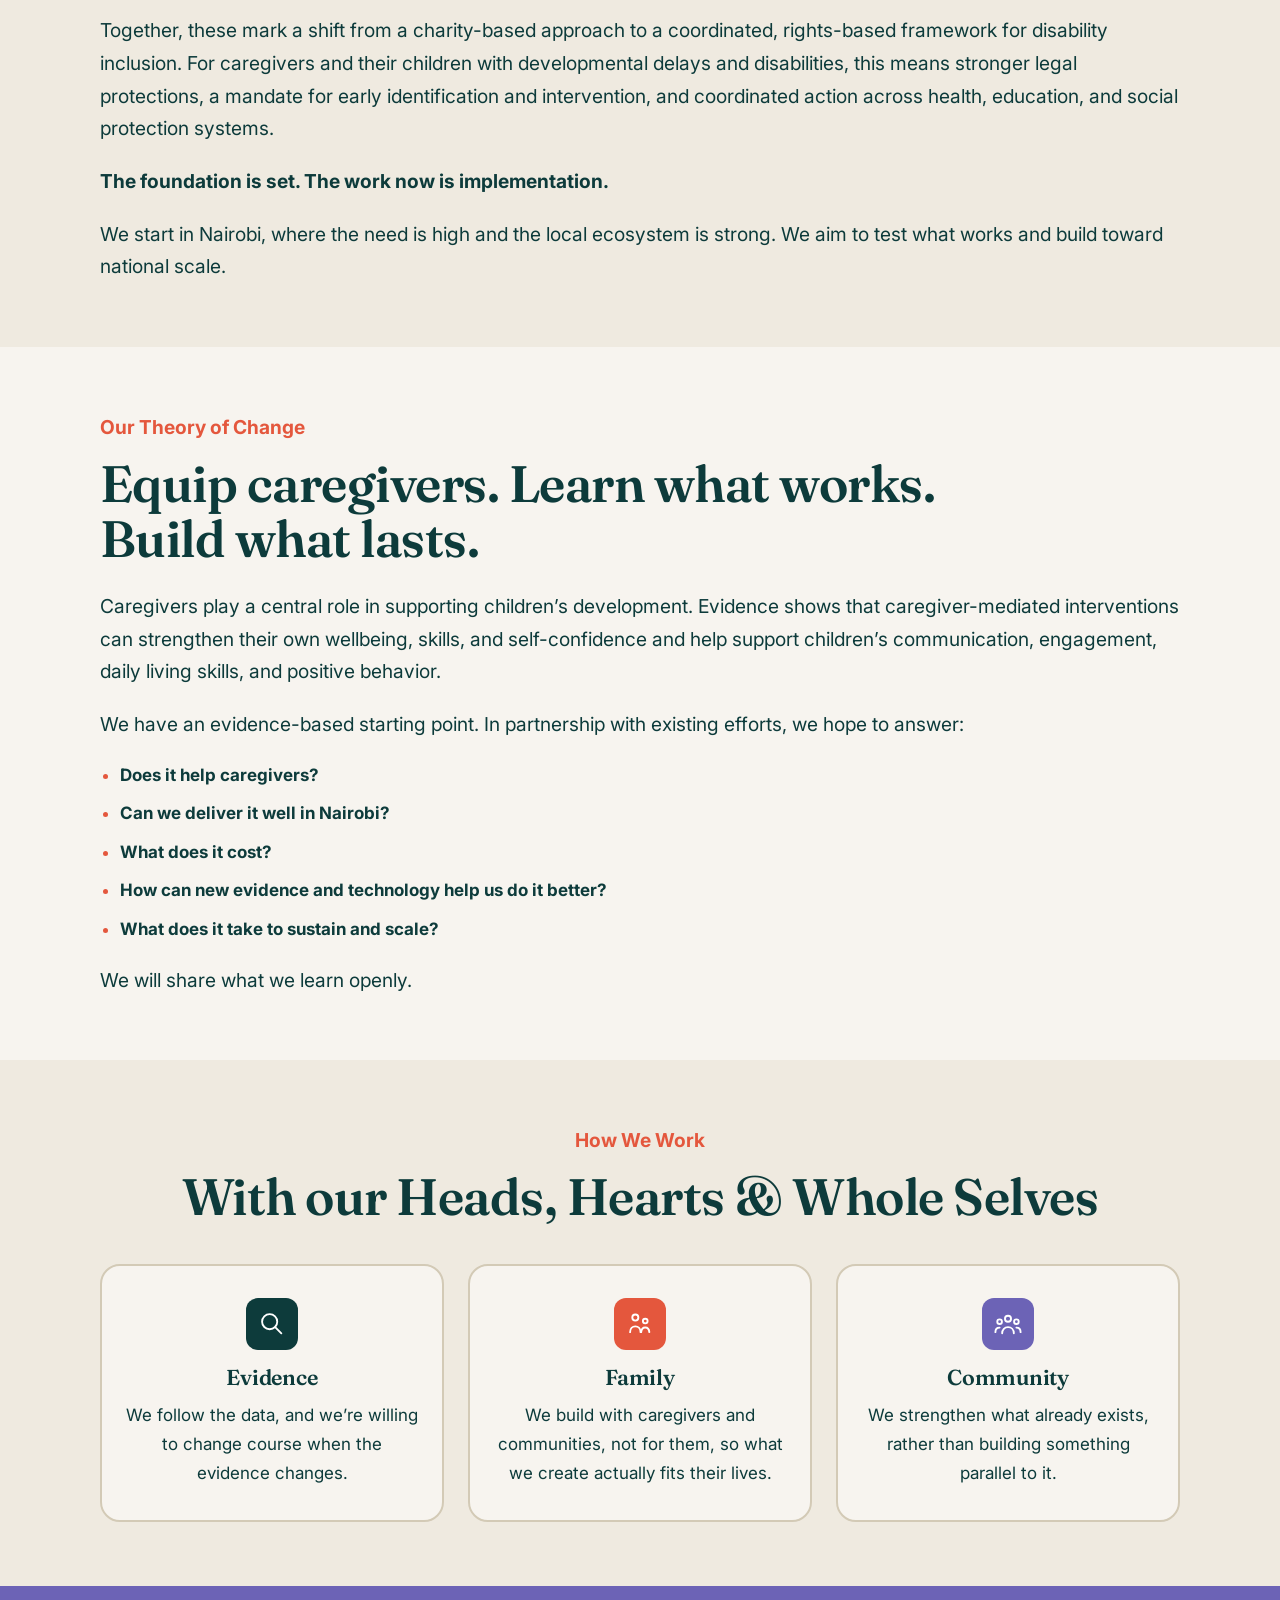
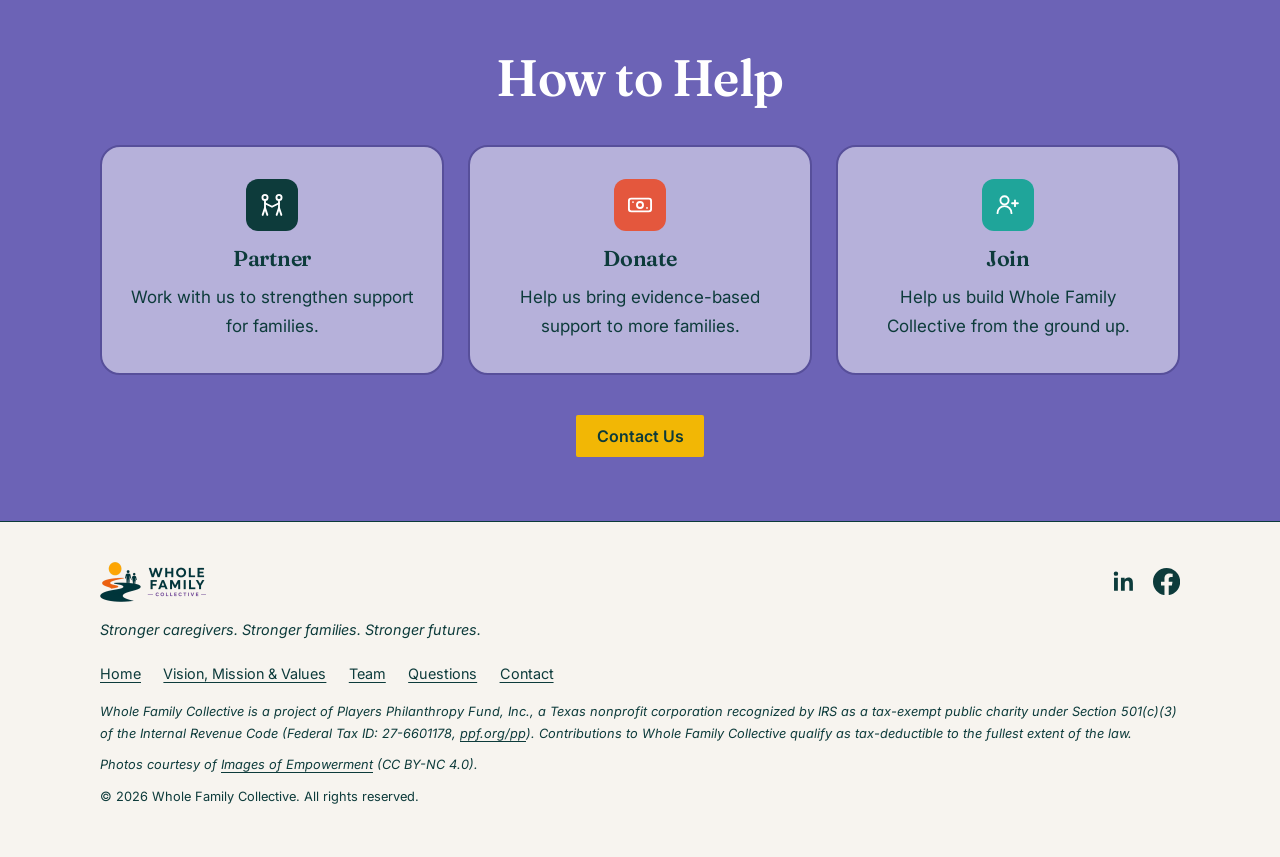
==== commit b4c59944: "Rename nav item to Vision, Mission & Values Co-Authored-By: Claude Sonnet 5.5 <noreply@anthropic.com" ====
--- a/index.html
+++ b/index.html
@@ -17,7 +17,7 @@
 <a class="logo" href="./" aria-label="Whole Family Collective, home"><img src="images/logo-horizontal.png" alt="Whole Family Collective" width="170" height="40"></a>
 <button id="mb" aria-expanded="false" aria-controls="nl">Menu</button>
 <nav aria-label="Main"><ul id="nl">
-<li><a href="vision/">Vision &amp; Values</a></li><li><a href="team/">Team</a></li><li><a href="learning/">Learning &amp; Impact</a></li>
+<li><a href="vision/">Vision, Mission &amp; Values</a></li><li><a href="team/">Team</a></li><li><a href="learning/">Learning &amp; Impact</a></li>
 <li><a href="contact/">Contact Us</a></li>
 <li><a class="cta" href="caregiver/">I’m a caregiver</a></li></ul></nav>
 </div></header>
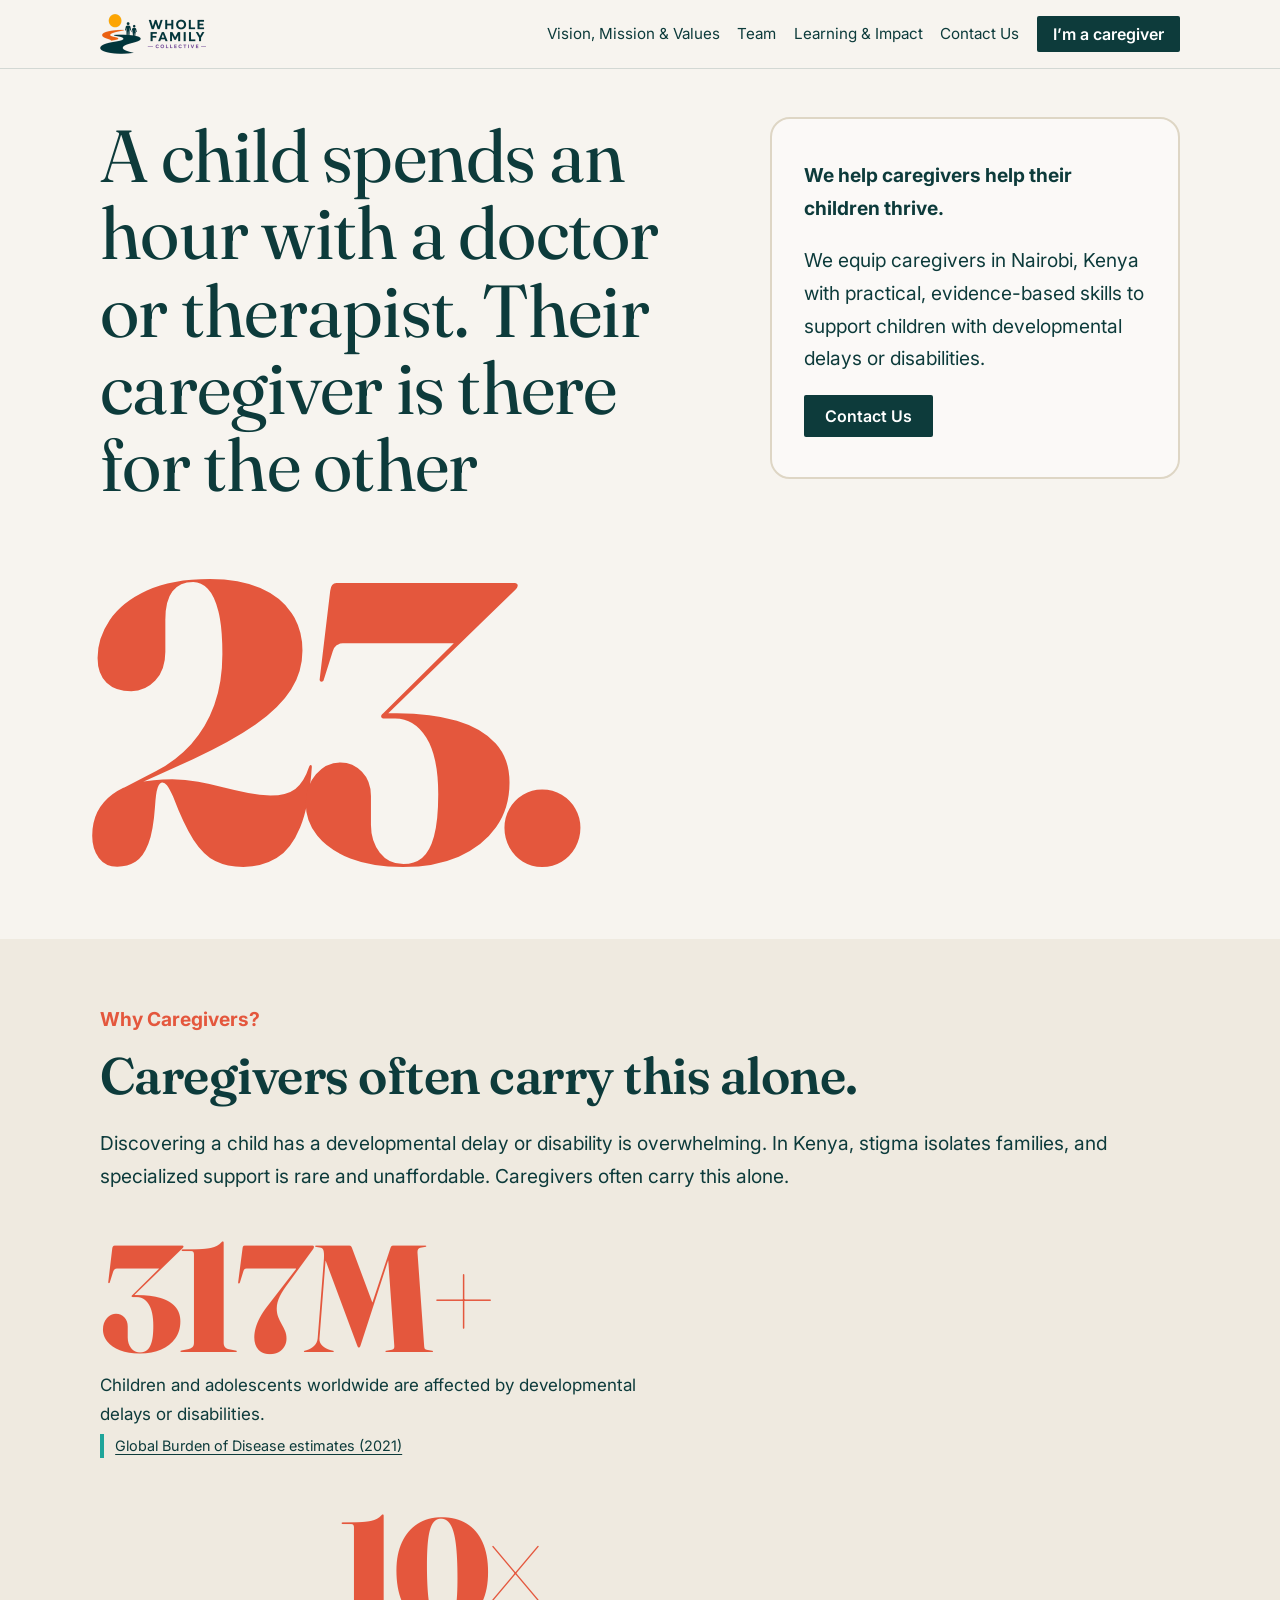
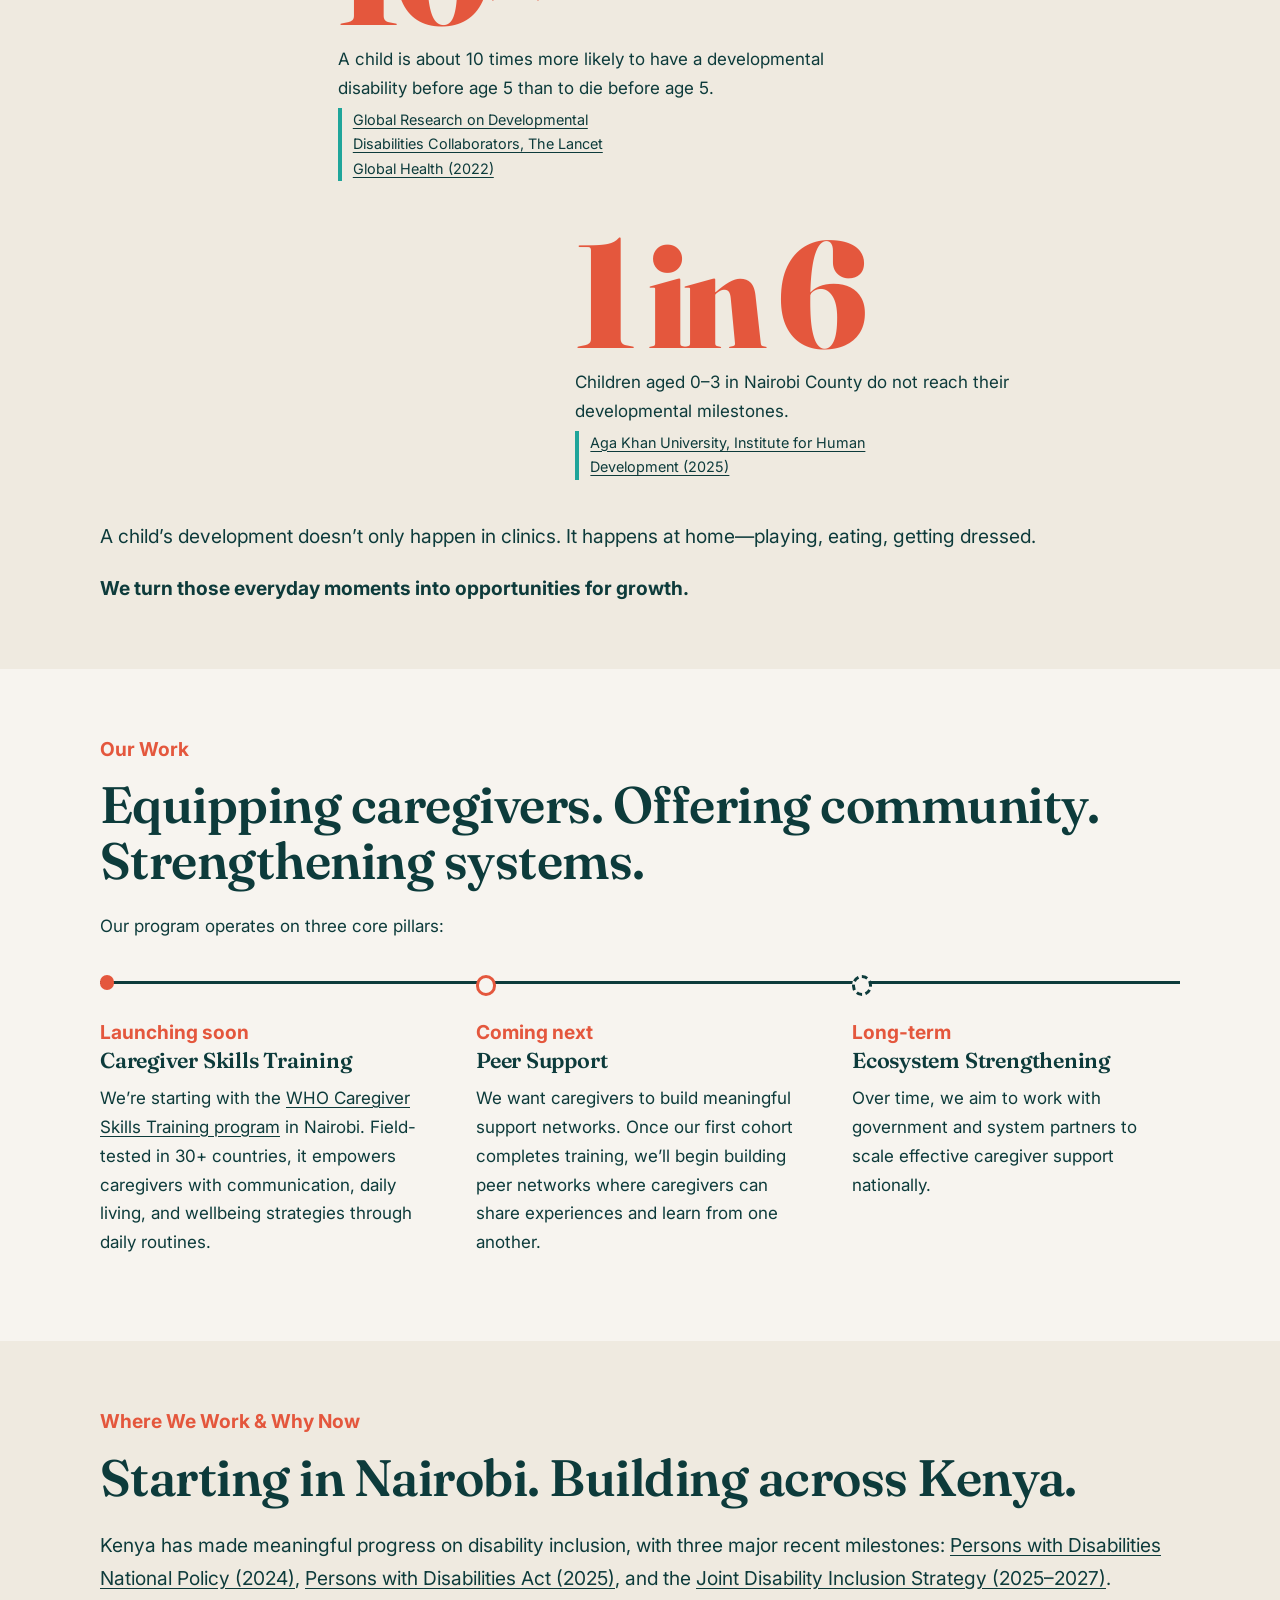
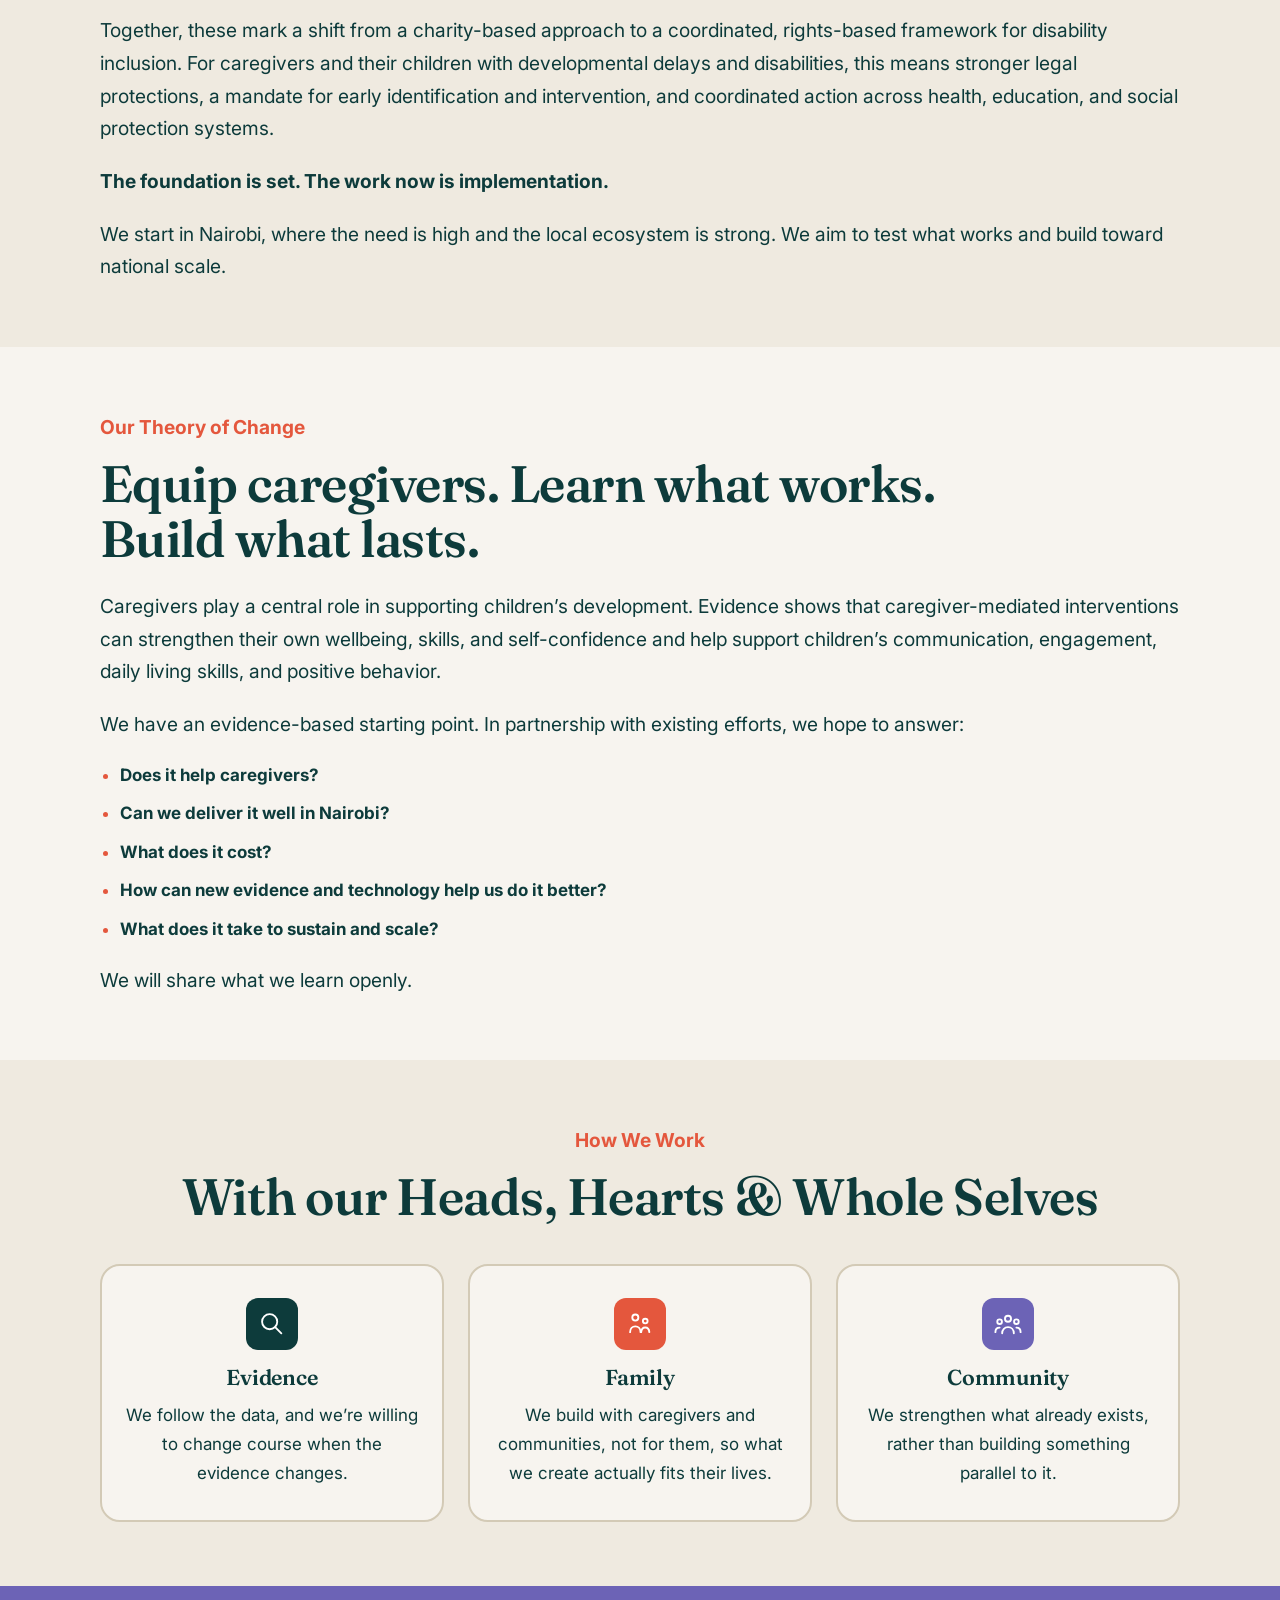
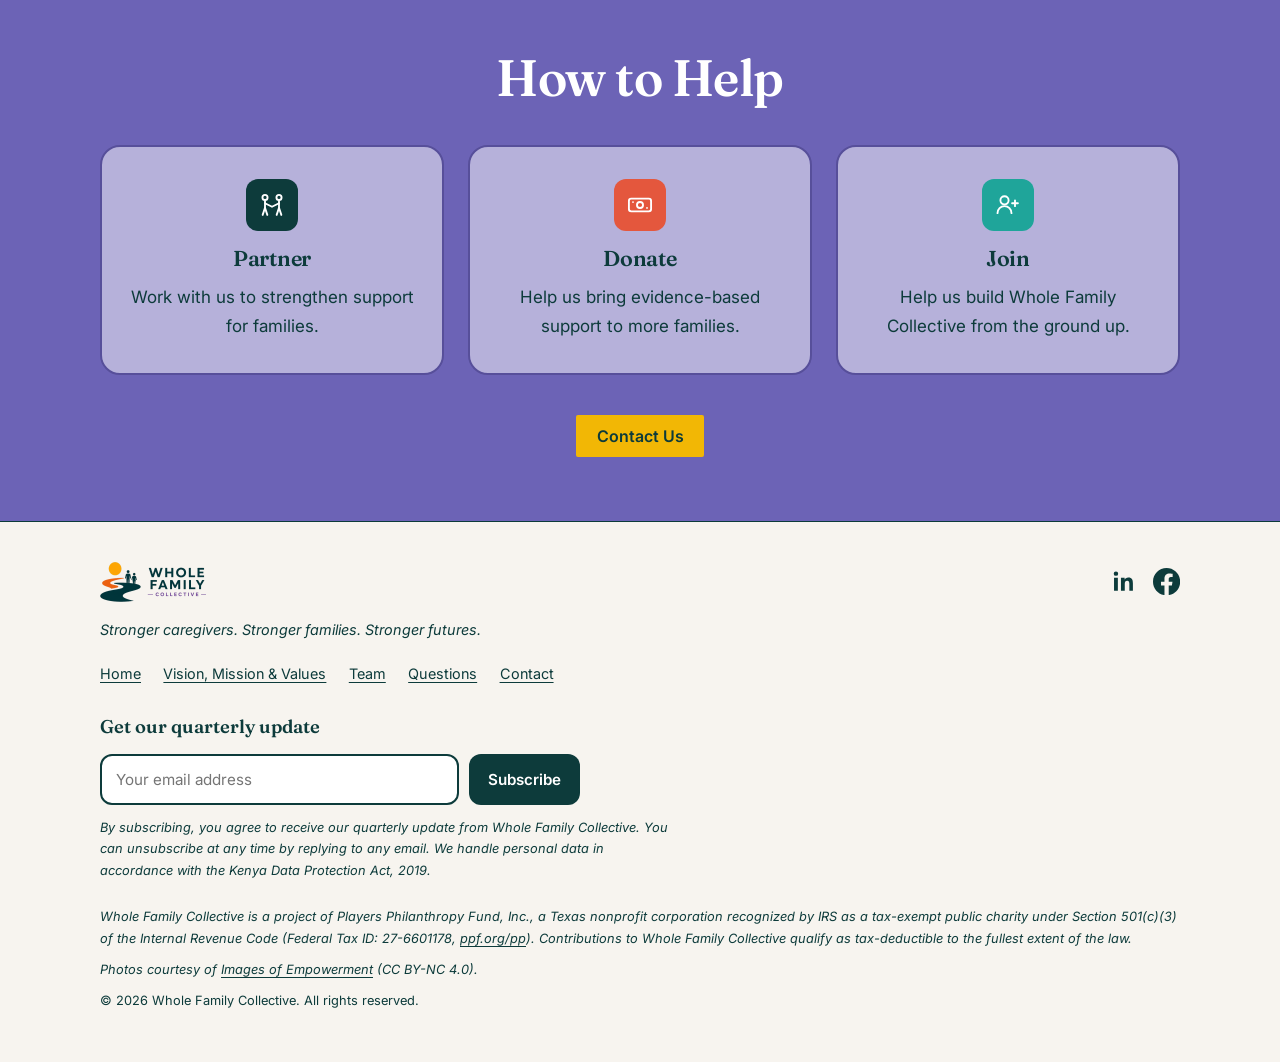
==== commit adc8e257: "Add quarterly newsletter signup to the footer Signups post to the existing Formspree form with its o" ====
--- a/index.html
+++ b/index.html
@@ -102,6 +102,18 @@
 <ul class="soc"><li><a href="https://www.linkedin.com/company/wholefamilycollective/" target="_blank" rel="noopener" aria-label="Whole Family Collective on LinkedIn"><svg viewBox="0 0 24 24" aria-hidden="true" focusable="false"><path d="M6.94 8.5H3.56V20h3.38V8.5zM5.25 3a1.97 1.97 0 100 3.94 1.97 1.97 0 000-3.94zM20.44 20h-3.37v-5.6c0-1.34-.03-3.06-1.87-3.06-1.87 0-2.16 1.46-2.16 2.96V20H9.67V8.5h3.24v1.57h.05c.45-.85 1.56-1.75 3.2-1.75 3.42 0 4.05 2.25 4.05 5.18V20z"/></svg></a></li><li><a href="https://www.facebook.com/wholefamilycollective" target="_blank" rel="noopener" aria-label="Whole Family Collective on Facebook"><svg viewBox="0 0 24 24" aria-hidden="true" focusable="false"><path d="M24 12.073c0-6.627-5.373-12-12-12s-12 5.373-12 12c0 5.99 4.388 10.954 10.125 11.854v-8.385H7.078v-3.47h3.047V9.43c0-3.007 1.792-4.669 4.533-4.669 1.312 0 2.686.235 2.686.235v2.953H15.83c-1.491 0-1.956.925-1.956 1.874v2.25h3.328l-.532 3.47h-2.796v8.385C19.612 23.027 24 18.062 24 12.073z"/></svg></a></li></ul></div>
 <p><em>Stronger caregivers. Stronger families. Stronger futures.</em></p>
 <ul><li><a href="./">Home</a></li><li><a href="vision/">Vision, Mission &amp; Values</a></li><li><a href="team/">Team</a></li><li><a href="questions/">Questions</a></li><li><a href="contact/">Contact</a></li></ul>
+<div class="subscribe" id="subscribe">
+<div id="sbf"><p class="sub-h">Get our quarterly update</p>
+<form class="sub" action="https://formspree.io/f/mnpaedqv" method="POST">
+<input type="hidden" name="_subject" value="Newsletter signup (wholefamilycollective.org)">
+<input type="hidden" name="_next" value="https://wholefamilycollective.org/?subscribed=true#subscribe">
+<input type="text" name="_gotcha" style="display:none" tabindex="-1" autocomplete="off">
+<label class="sr" for="sub-email">Email address</label>
+<input id="sub-email" name="email" type="email" required autocomplete="email" placeholder="Your email address">
+<button class="btn" type="submit">Subscribe</button></form>
+<p class="legal">By subscribing, you agree to receive our quarterly update from Whole Family Collective. You can unsubscribe at any time by replying to any email. We handle personal data in accordance with the Kenya Data Protection Act, 2019.</p></div>
+<p class="sub-h" id="sbt" hidden>Thank you for subscribing. We’ll be in touch with our next update.</p>
+</div>
 <p class="legal">Whole Family Collective is a project of Players Philanthropy Fund, Inc., a Texas nonprofit corporation recognized by IRS as a tax-exempt public charity under Section 501(c)(3) of the Internal Revenue Code (Federal Tax ID: 27-6601178, <a href="https://www.ppf.org/pp">ppf.org/pp</a>). Contributions to Whole Family Collective qualify as tax-deductible to the fullest extent of the law.</p>
 <p class="legal">Photos courtesy of <a href="https://imagesofempowerment.org">Images of Empowerment</a> (CC BY-NC 4.0).</p>
 <p class="legal plain">© 2026 Whole Family Collective. All rights reserved.</p>
@@ -110,6 +122,7 @@
 <script>
 var nl=document.getElementById("nl"),mb=document.getElementById("mb");
 mb.addEventListener("click",function(){var o=nl.classList.toggle("open");mb.setAttribute("aria-expanded",o)});
+if(/[?&]subscribed=true/.test(location.search)){document.getElementById("sbf").hidden=true;document.getElementById("sbt").hidden=false}
 </script>
 </body>
 </html>
--- a/css/brand.css
+++ b/css/brand.css
@@ -100,3 +100,12 @@
 .fbar{display:flex;align-items:center;justify-content:space-between;gap:1rem}.fbar{margin-bottom:1rem}.fbar .logo{margin:0}
 footer .soc{gap:1rem;margin:0}footer .soc a{display:block;color:var(--navy)}footer .soc a:hover{color:var(--purple)}footer .soc svg{width:1.7rem;height:1.7rem;fill:currentColor;display:block}
 .thanks{margin-top:0}.thanks h3{margin-bottom:.5rem}.thanks p{margin:0}
+/* newsletter signup (footer) */
+.subscribe{margin:1.5rem 0}
+.sub-h{font-family:var(--head);font-weight:600;font-size:1.15rem;margin:0 0 .75rem}
+form.sub{display:flex;gap:.6rem;max-width:30rem;margin:0 0 .75rem;align-items:stretch}
+form.sub input[type=email]{flex:1;min-width:0;width:auto;border-radius:12px;padding:.65rem .9rem;font-size:.95rem}
+form.sub .btn{border-radius:12px;padding:.65rem 1.2rem;font-size:.95rem;white-space:nowrap}
+.subscribe .legal{max-width:36rem}
+.sr{position:absolute;left:-999px}
+@media(max-width:30rem){form.sub{flex-direction:column}}
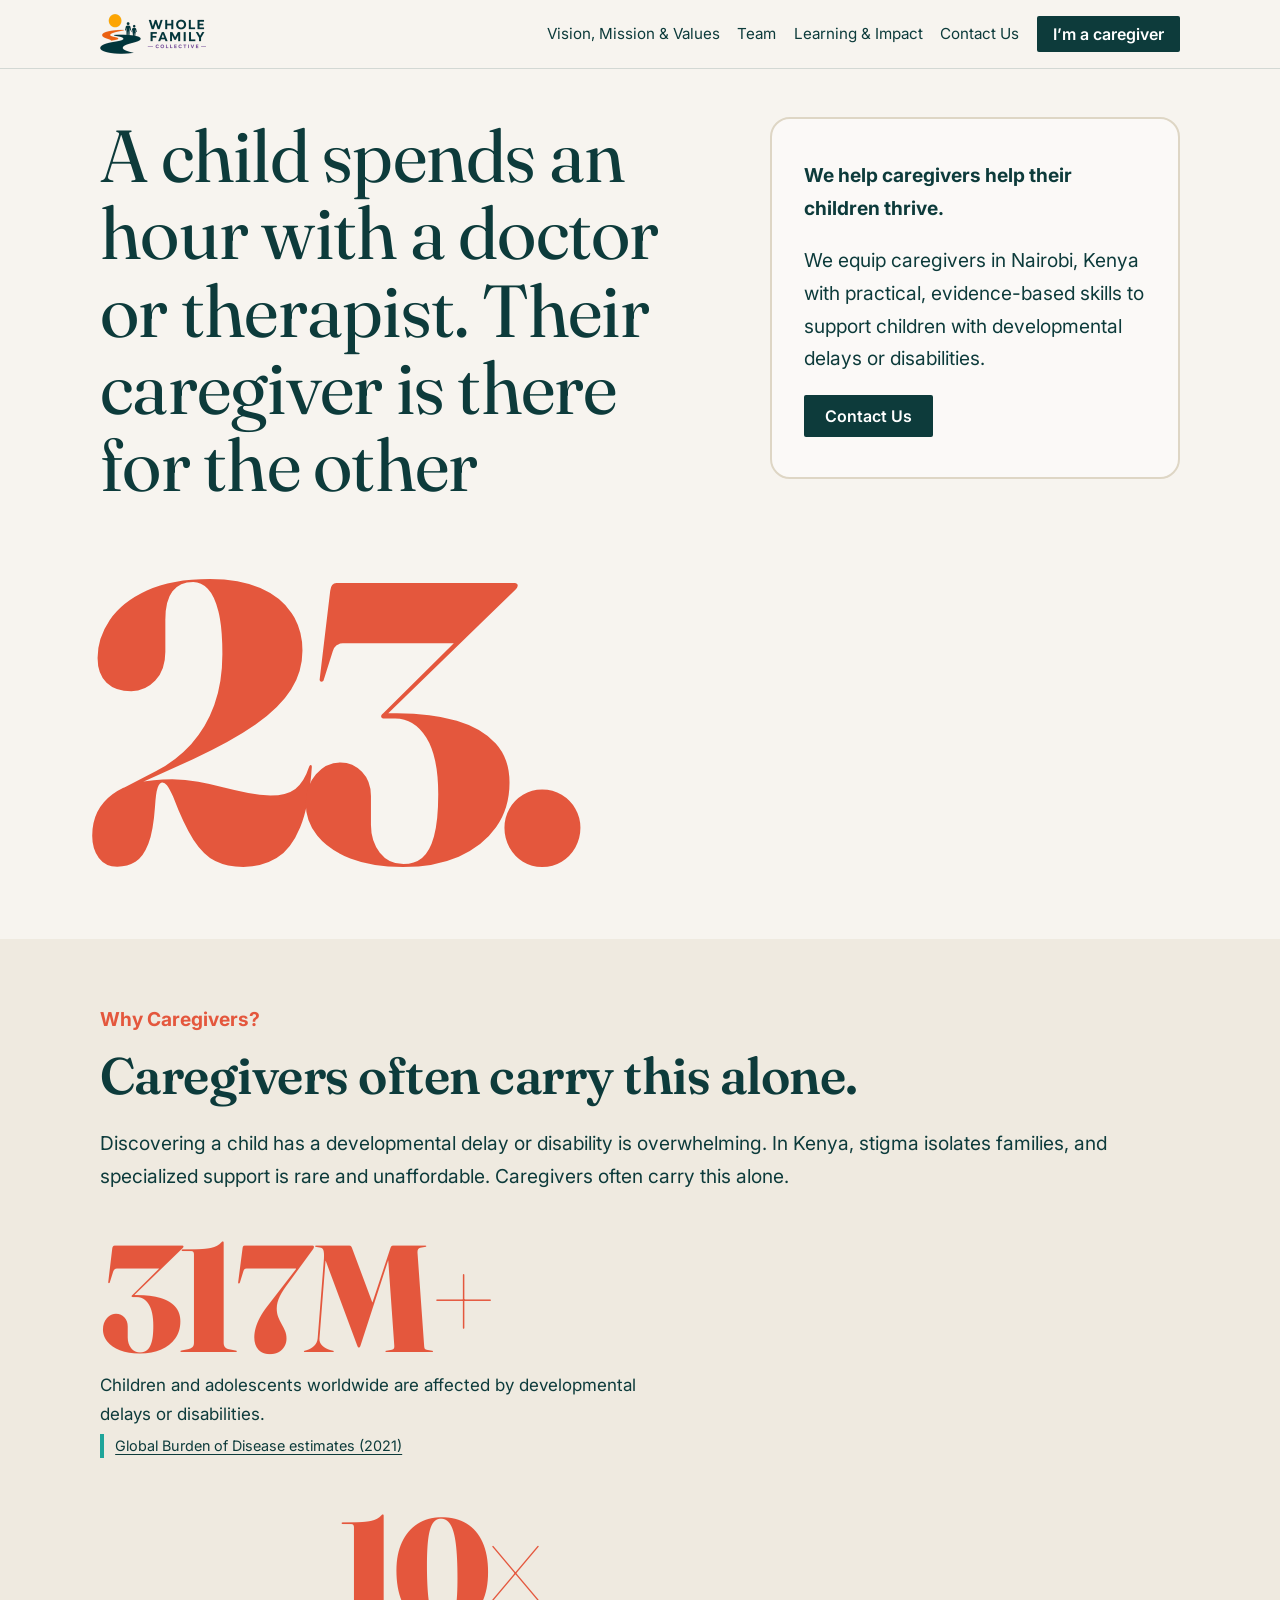
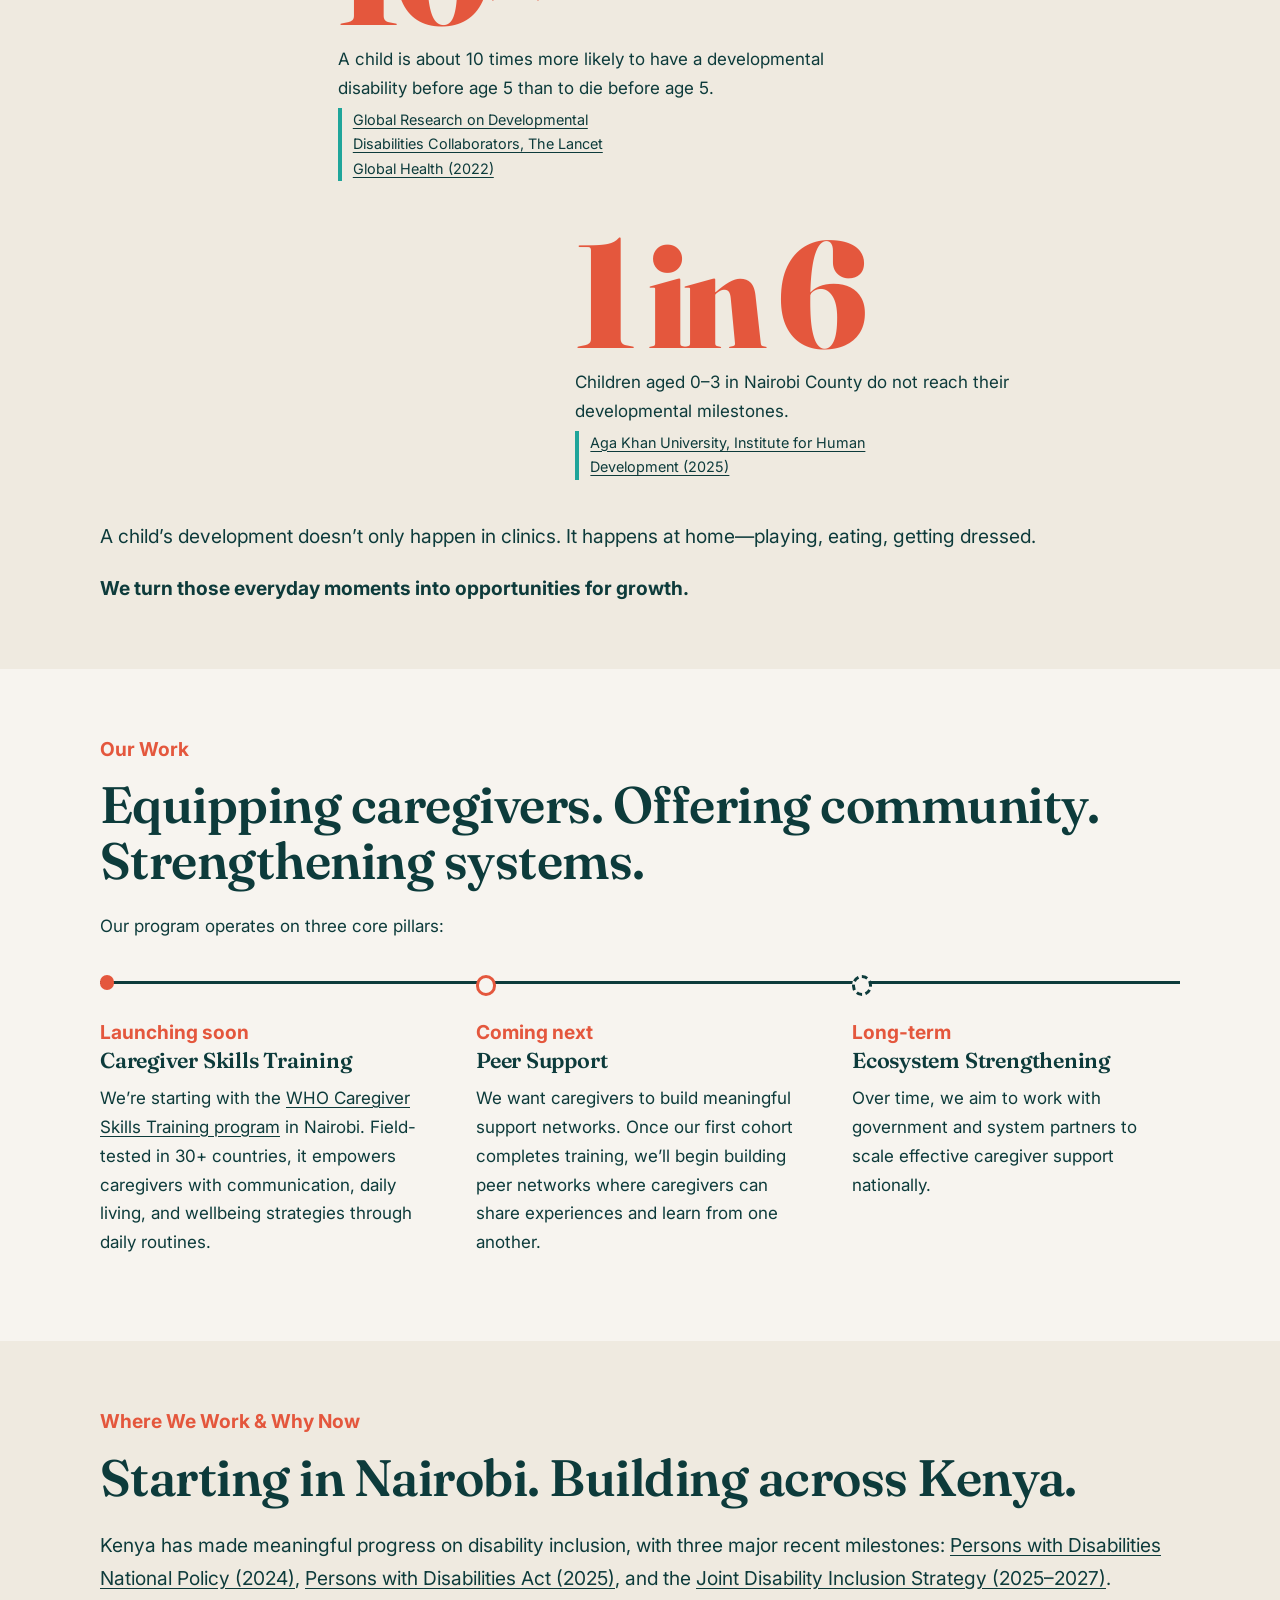
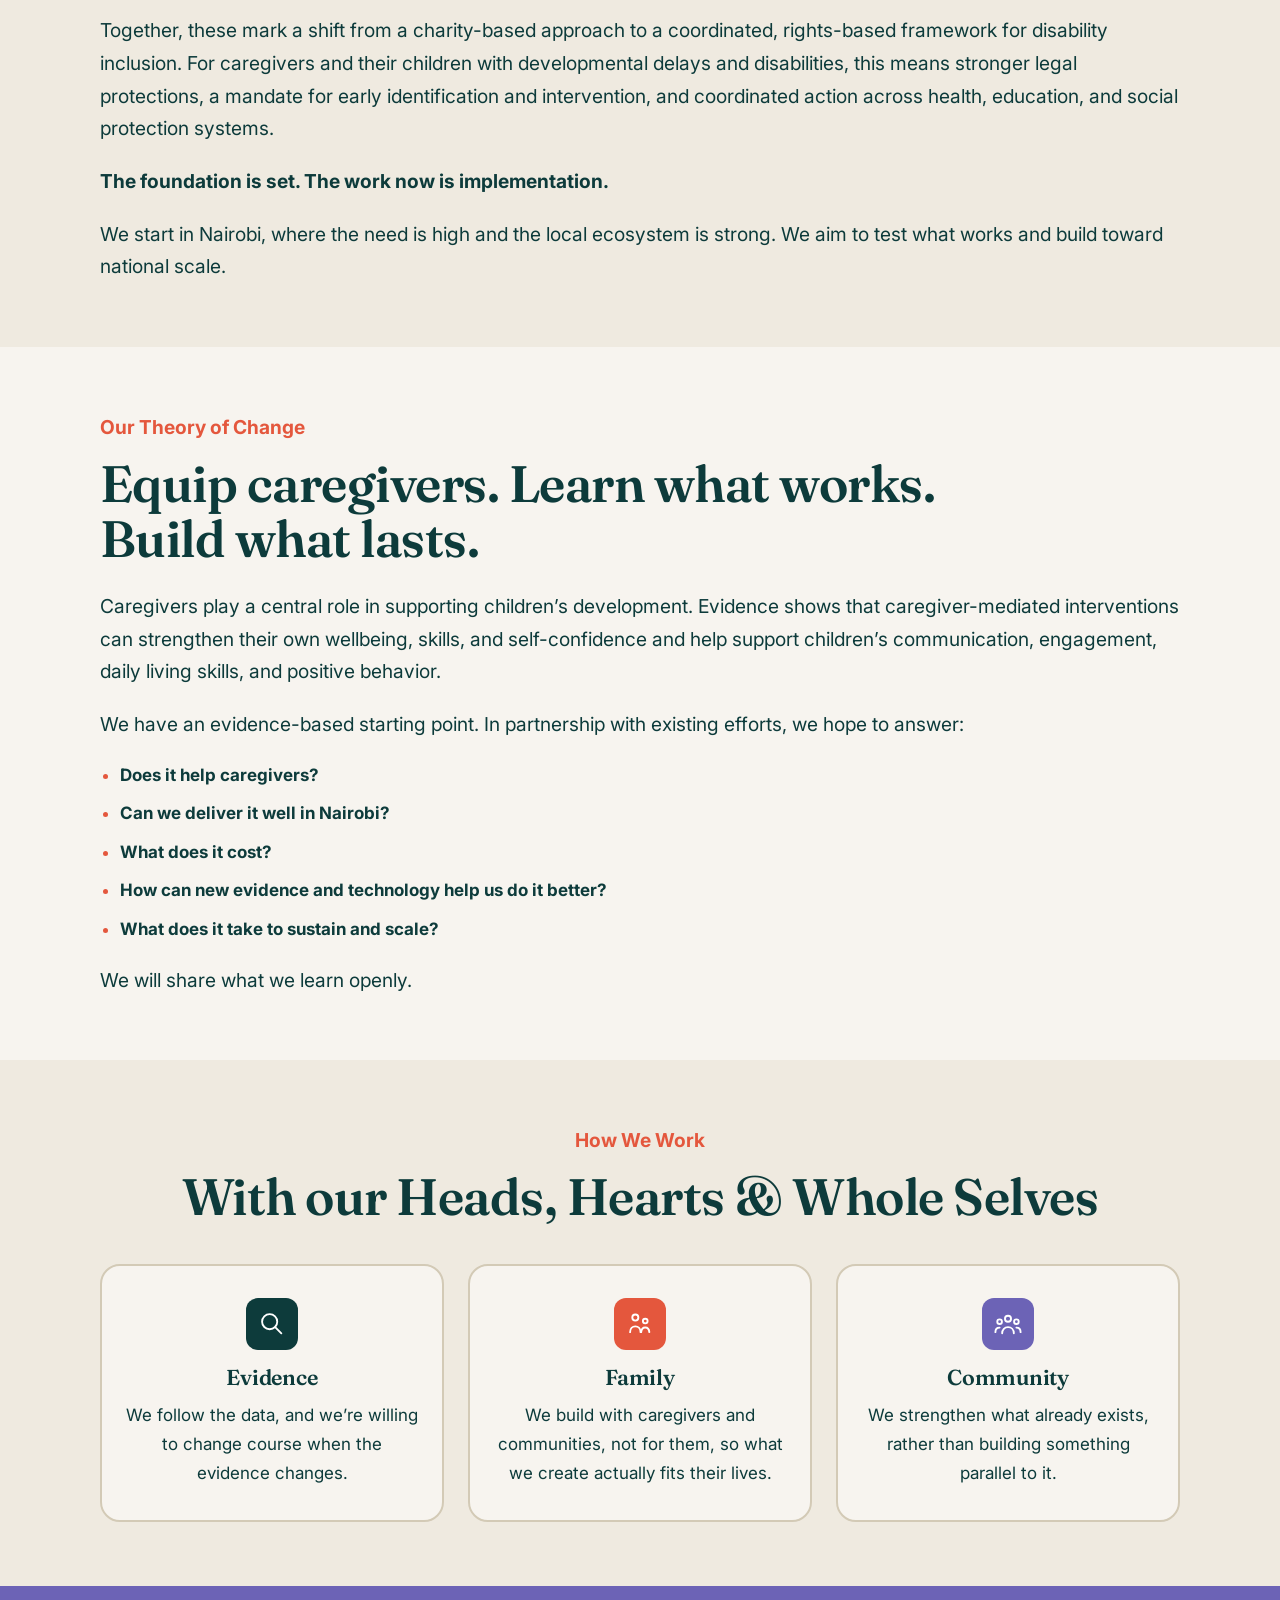
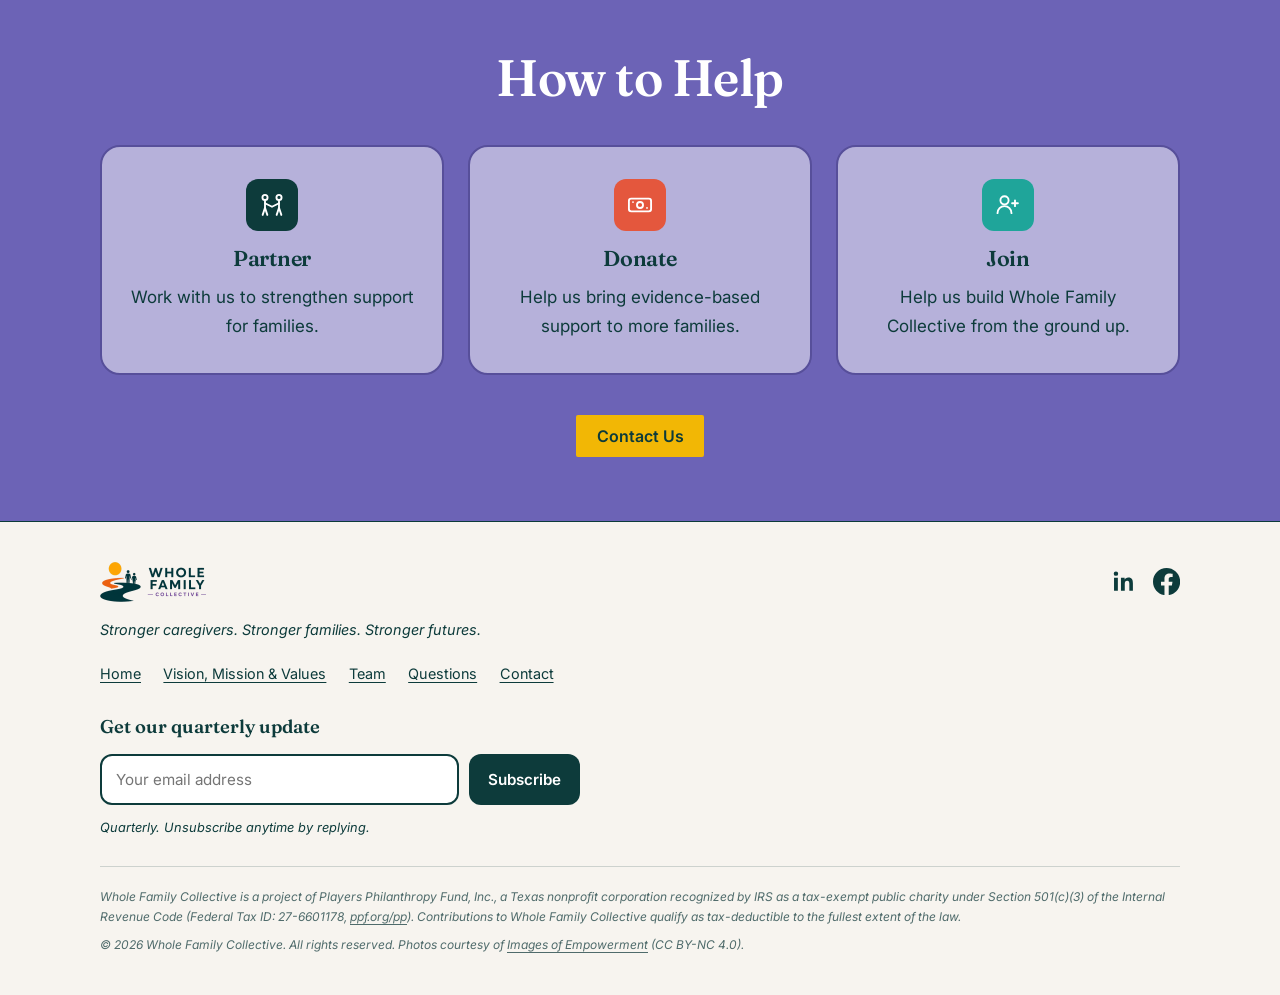
==== commit e8d15ad4: "Quiet the footer legal text into one footnote block Group the fiscal sponsor statement, photo credit" ====
--- a/index.html
+++ b/index.html
@@ -111,12 +111,14 @@
 <label class="sr" for="sub-email">Email address</label>
 <input id="sub-email" name="email" type="email" required autocomplete="email" placeholder="Your email address">
 <button class="btn" type="submit">Subscribe</button></form>
-<p class="legal">By subscribing, you agree to receive our quarterly update from Whole Family Collective. You can unsubscribe at any time by replying to any email. We handle personal data in accordance with the Kenya Data Protection Act, 2019.</p></div>
+<p class="legal">Quarterly. Unsubscribe anytime by replying.</p></div>
 <p class="sub-h" id="sbt" hidden>Thank you for subscribing. We’ll be in touch with our next update.</p>
 </div>
-<p class="legal">Whole Family Collective is a project of Players Philanthropy Fund, Inc., a Texas nonprofit corporation recognized by IRS as a tax-exempt public charity under Section 501(c)(3) of the Internal Revenue Code (Federal Tax ID: 27-6601178, <a href="https://www.ppf.org/pp">ppf.org/pp</a>). Contributions to Whole Family Collective qualify as tax-deductible to the fullest extent of the law.</p>
-<p class="legal">Photos courtesy of <a href="https://imagesofempowerment.org">Images of Empowerment</a> (CC BY-NC 4.0).</p>
-<p class="legal plain">© 2026 Whole Family Collective. All rights reserved.</p>
+
+<div class="fine">
+<p>Whole Family Collective is a project of Players Philanthropy Fund, Inc., a Texas nonprofit corporation recognized by IRS as a tax-exempt public charity under Section 501(c)(3) of the Internal Revenue Code (Federal Tax ID: 27-6601178, <a href="https://www.ppf.org/pp">ppf.org/pp</a>). Contributions to Whole Family Collective qualify as tax-deductible to the fullest extent of the law.</p>
+<p>© 2026 Whole Family Collective. All rights reserved. Photos courtesy of <a href="https://imagesofempowerment.org">Images of Empowerment</a> (CC BY-NC 4.0).</p>
+</div>
 </div></footer>
 
 <script>
--- a/css/brand.css
+++ b/css/brand.css
@@ -109,3 +109,7 @@
 .subscribe .legal{max-width:36rem}
 .sr{position:absolute;left:-999px}
 @media(max-width:30rem){form.sub{flex-direction:column}}
+/* quiet legal block */
+.fine{border-top:1px solid rgba(13,59,59,.18);margin-top:1.75rem;padding-top:1.25rem;color:#4F6B6B}
+.fine p{font-size:.75rem;font-style:italic;line-height:1.6;margin:0 0 .6rem}
+.fine p:last-child{margin-bottom:0}.fine a{color:inherit}
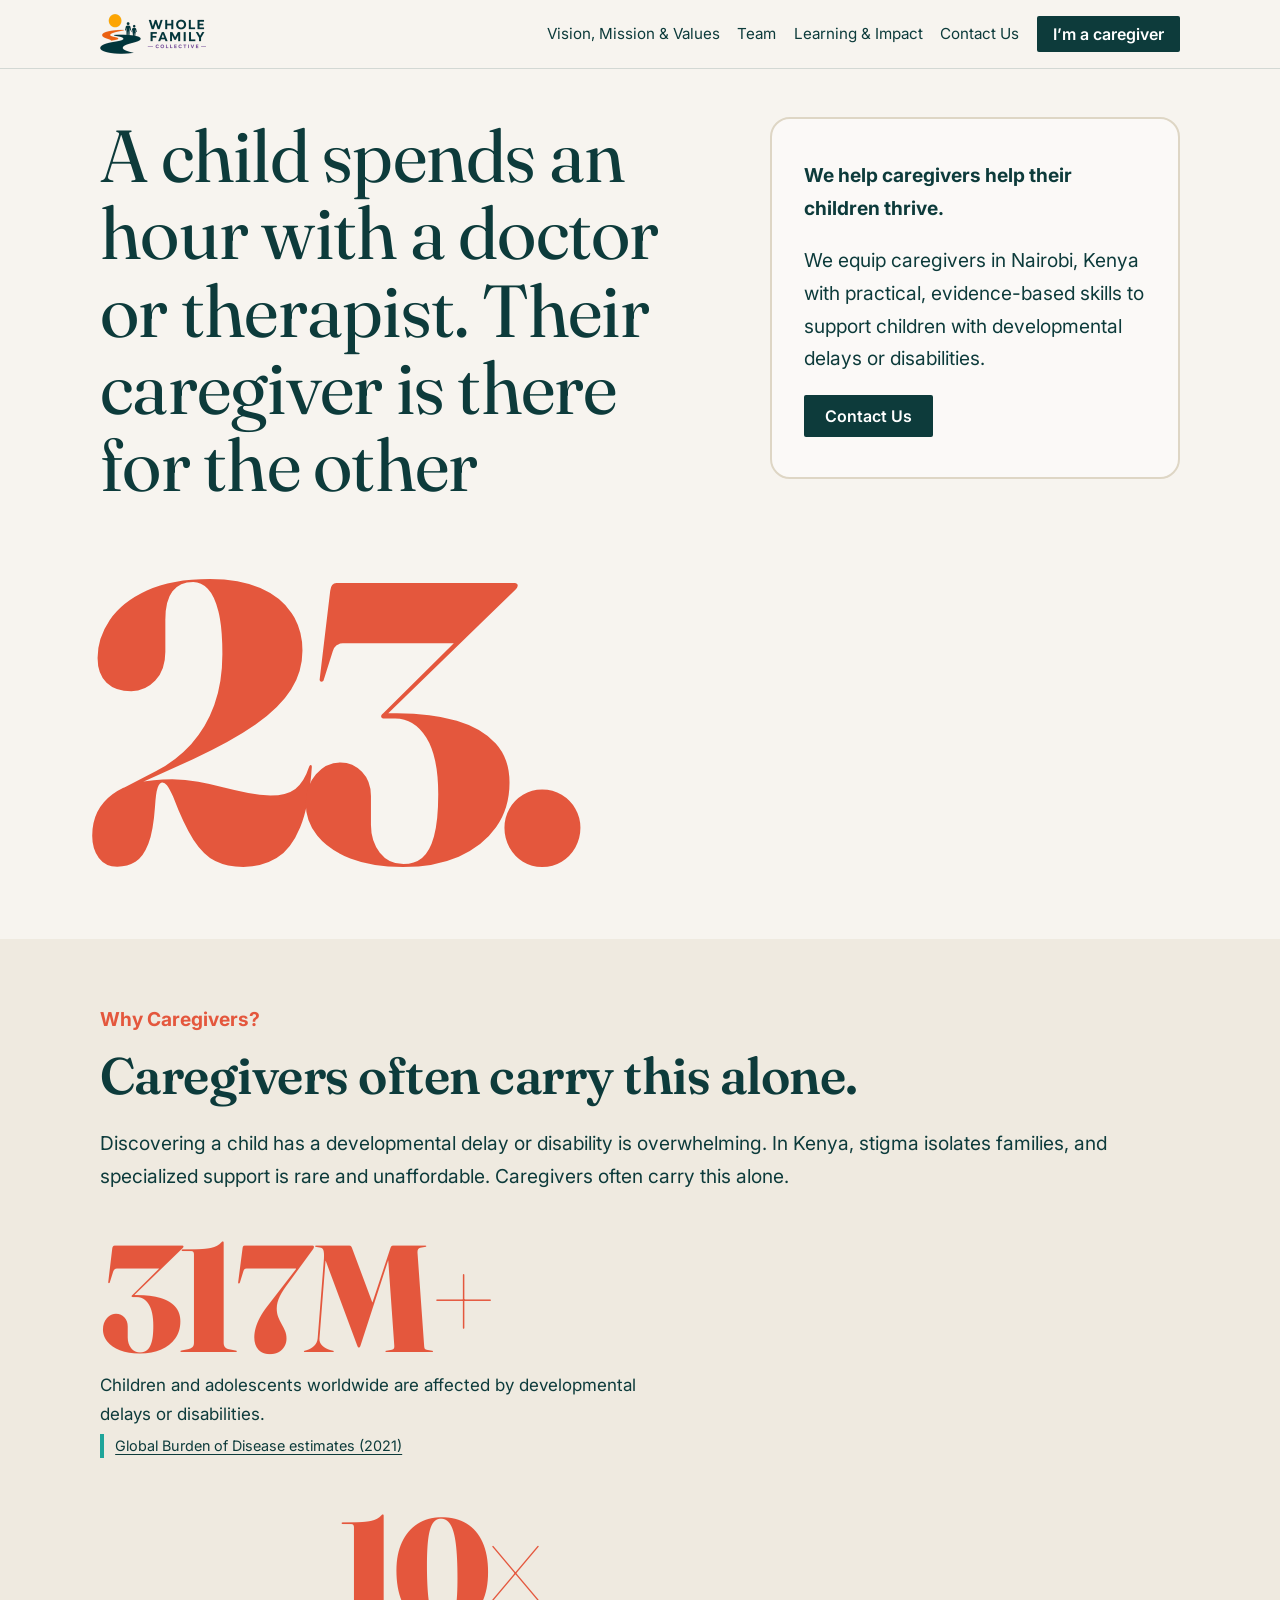
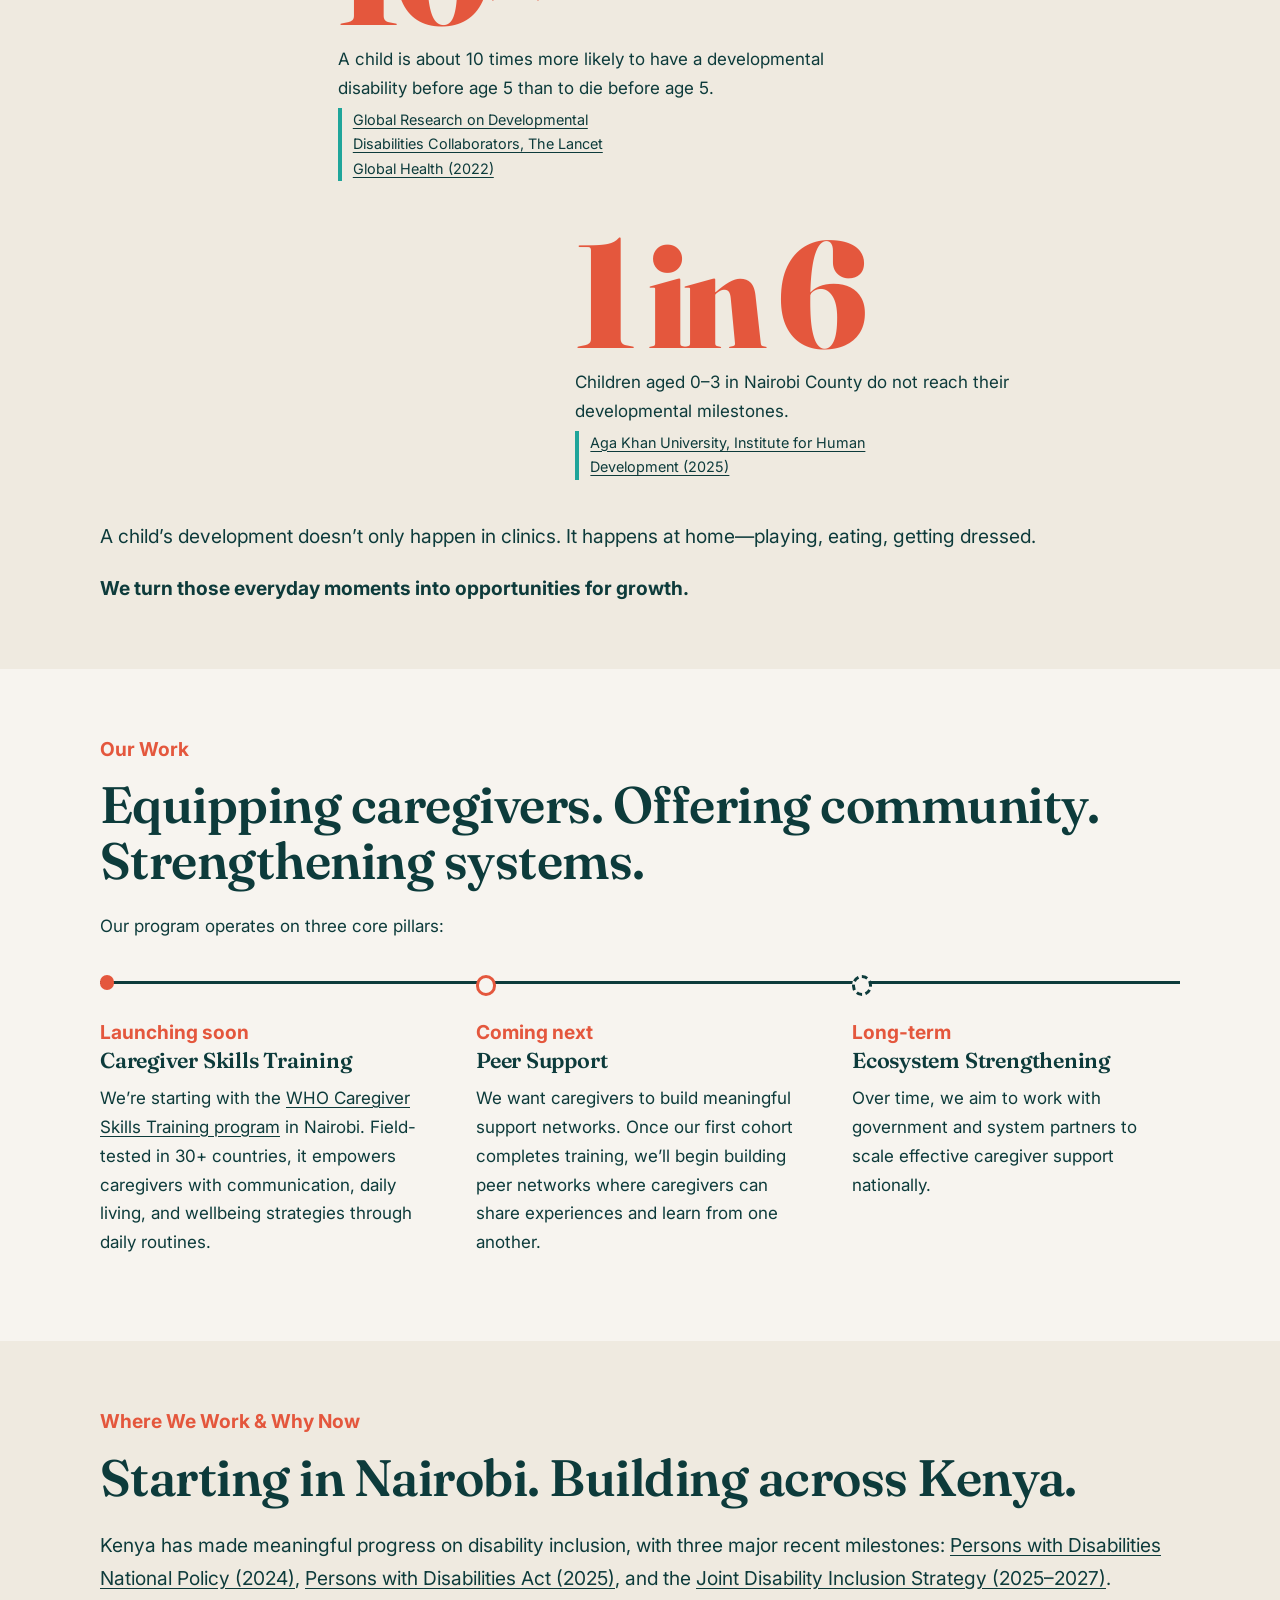
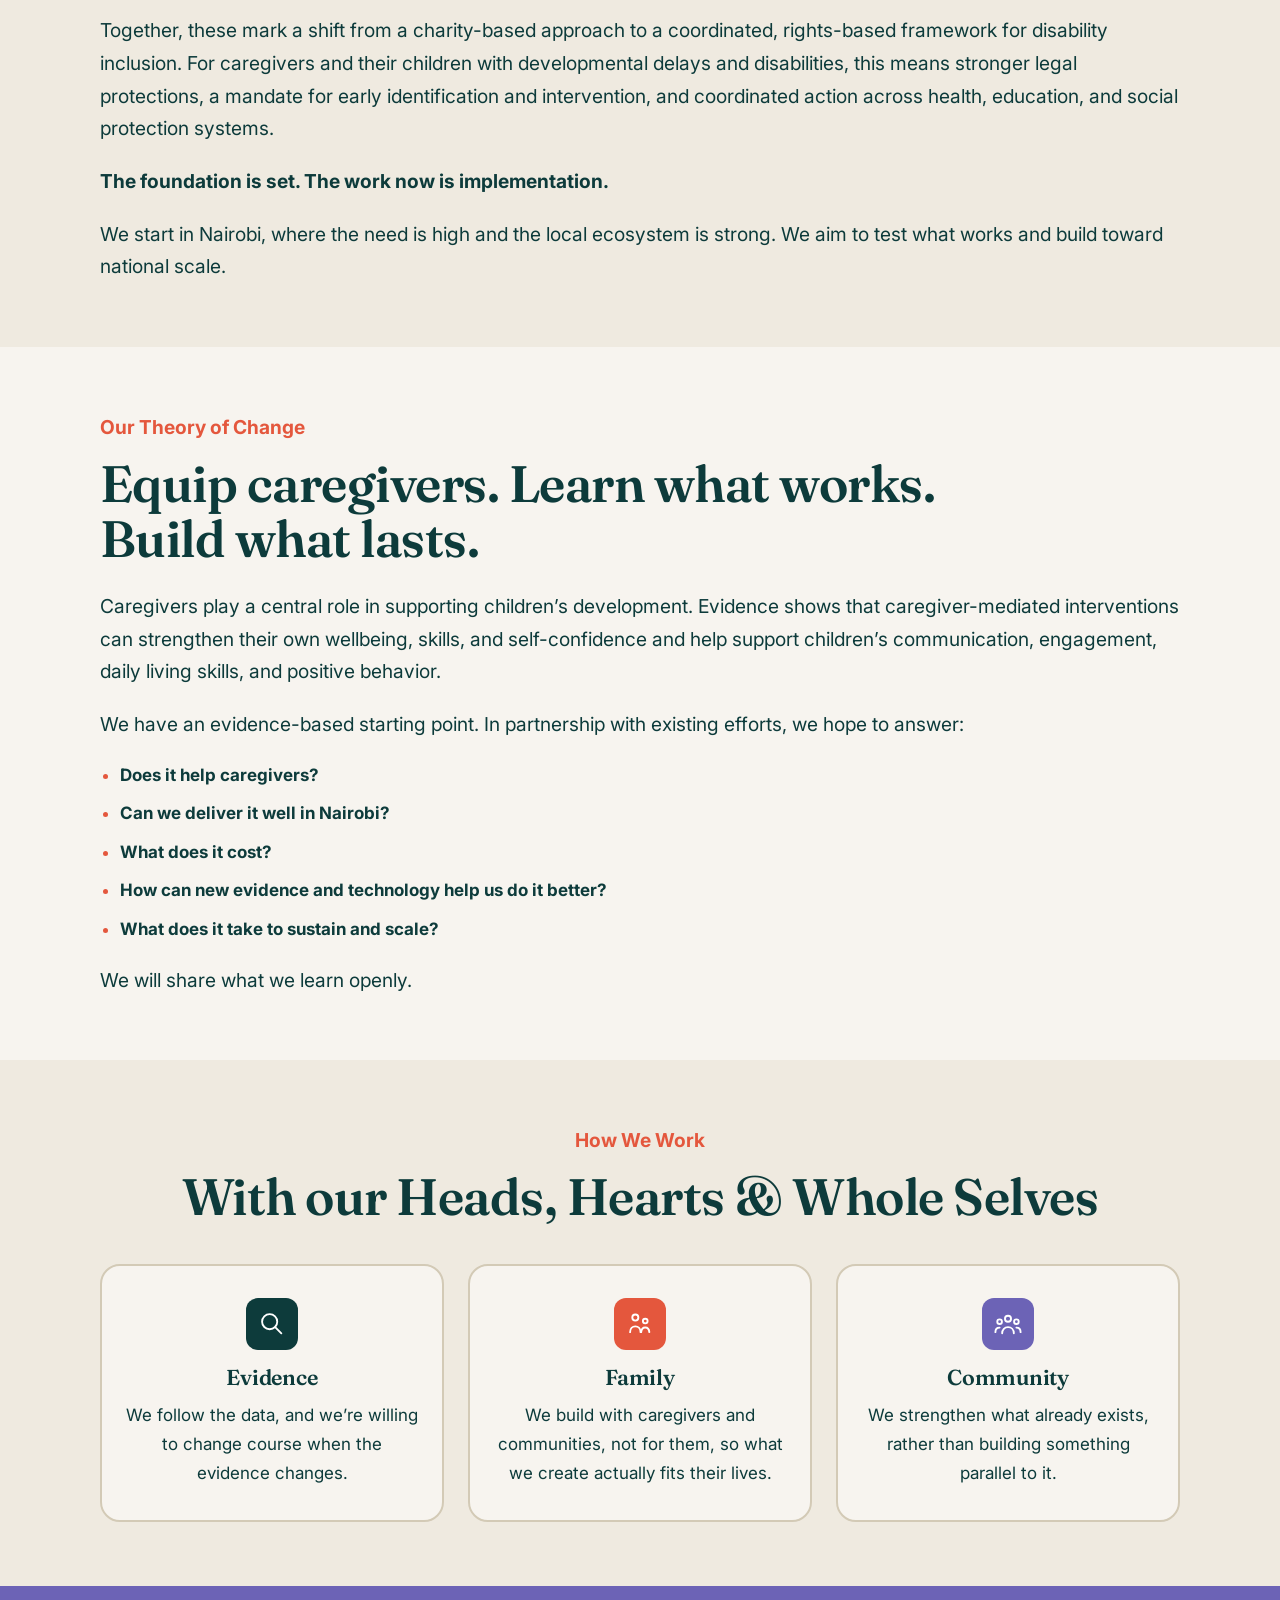
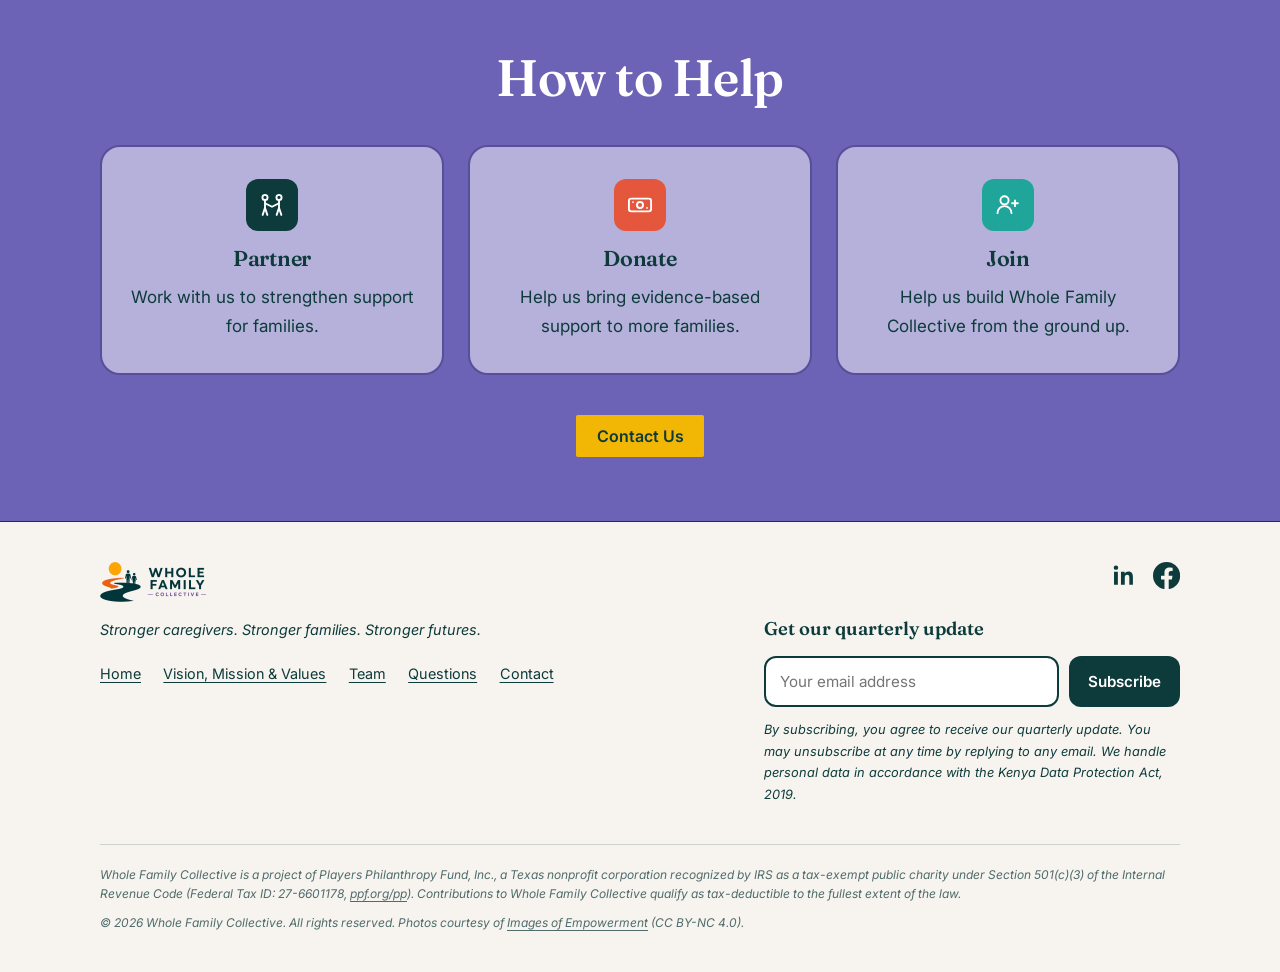
==== commit a1c407eb: "Move newsletter signup to the right side of the footer Social icons and the signup now sit in a righ" ====
--- a/index.html
+++ b/index.html
@@ -98,10 +98,14 @@
 </main>
 
 <footer><div class="w">
-<div class="fbar"><p class="logo"><img src="images/logo-horizontal.png" alt="Whole Family Collective" width="106" height="40"></p>
-<ul class="soc"><li><a href="https://www.linkedin.com/company/wholefamilycollective/" target="_blank" rel="noopener" aria-label="Whole Family Collective on LinkedIn"><svg viewBox="0 0 24 24" aria-hidden="true" focusable="false"><path d="M6.94 8.5H3.56V20h3.38V8.5zM5.25 3a1.97 1.97 0 100 3.94 1.97 1.97 0 000-3.94zM20.44 20h-3.37v-5.6c0-1.34-.03-3.06-1.87-3.06-1.87 0-2.16 1.46-2.16 2.96V20H9.67V8.5h3.24v1.57h.05c.45-.85 1.56-1.75 3.2-1.75 3.42 0 4.05 2.25 4.05 5.18V20z"/></svg></a></li><li><a href="https://www.facebook.com/wholefamilycollective" target="_blank" rel="noopener" aria-label="Whole Family Collective on Facebook"><svg viewBox="0 0 24 24" aria-hidden="true" focusable="false"><path d="M24 12.073c0-6.627-5.373-12-12-12s-12 5.373-12 12c0 5.99 4.388 10.954 10.125 11.854v-8.385H7.078v-3.47h3.047V9.43c0-3.007 1.792-4.669 4.533-4.669 1.312 0 2.686.235 2.686.235v2.953H15.83c-1.491 0-1.956.925-1.956 1.874v2.25h3.328l-.532 3.47h-2.796v8.385C19.612 23.027 24 18.062 24 12.073z"/></svg></a></li></ul></div>
+<div class="ftop">
+<div class="fl">
+<p class="logo"><img src="images/logo-horizontal.png" alt="Whole Family Collective" width="106" height="40"></p>
 <p><em>Stronger caregivers. Stronger families. Stronger futures.</em></p>
 <ul><li><a href="./">Home</a></li><li><a href="vision/">Vision, Mission &amp; Values</a></li><li><a href="team/">Team</a></li><li><a href="questions/">Questions</a></li><li><a href="contact/">Contact</a></li></ul>
+</div>
+<div class="fr">
+<ul class="soc"><li><a href="https://www.linkedin.com/company/wholefamilycollective/" target="_blank" rel="noopener" aria-label="Whole Family Collective on LinkedIn"><svg viewBox="0 0 24 24" aria-hidden="true" focusable="false"><path d="M6.94 8.5H3.56V20h3.38V8.5zM5.25 3a1.97 1.97 0 100 3.94 1.97 1.97 0 000-3.94zM20.44 20h-3.37v-5.6c0-1.34-.03-3.06-1.87-3.06-1.87 0-2.16 1.46-2.16 2.96V20H9.67V8.5h3.24v1.57h.05c.45-.85 1.56-1.75 3.2-1.75 3.42 0 4.05 2.25 4.05 5.18V20z"/></svg></a></li><li><a href="https://www.facebook.com/wholefamilycollective" target="_blank" rel="noopener" aria-label="Whole Family Collective on Facebook"><svg viewBox="0 0 24 24" aria-hidden="true" focusable="false"><path d="M24 12.073c0-6.627-5.373-12-12-12s-12 5.373-12 12c0 5.99 4.388 10.954 10.125 11.854v-8.385H7.078v-3.47h3.047V9.43c0-3.007 1.792-4.669 4.533-4.669 1.312 0 2.686.235 2.686.235v2.953H15.83c-1.491 0-1.956.925-1.956 1.874v2.25h3.328l-.532 3.47h-2.796v8.385C19.612 23.027 24 18.062 24 12.073z"/></svg></a></li></ul>
 <div class="subscribe" id="subscribe">
 <div id="sbf"><p class="sub-h">Get our quarterly update</p>
 <form class="sub" action="https://formspree.io/f/mnpaedqv" method="POST">
@@ -111,10 +115,11 @@
 <label class="sr" for="sub-email">Email address</label>
 <input id="sub-email" name="email" type="email" required autocomplete="email" placeholder="Your email address">
 <button class="btn" type="submit">Subscribe</button></form>
-<p class="legal">Quarterly. Unsubscribe anytime by replying.</p></div>
+<p class="legal">By subscribing, you agree to receive our quarterly update. You may unsubscribe at any time by replying to any email. We handle personal data in accordance with the Kenya Data Protection Act, 2019.</p></div>
 <p class="sub-h" id="sbt" hidden>Thank you for subscribing. We’ll be in touch with our next update.</p>
 </div>
-
+</div>
+</div>
 <div class="fine">
 <p>Whole Family Collective is a project of Players Philanthropy Fund, Inc., a Texas nonprofit corporation recognized by IRS as a tax-exempt public charity under Section 501(c)(3) of the Internal Revenue Code (Federal Tax ID: 27-6601178, <a href="https://www.ppf.org/pp">ppf.org/pp</a>). Contributions to Whole Family Collective qualify as tax-deductible to the fullest extent of the law.</p>
 <p>© 2026 Whole Family Collective. All rights reserved. Photos courtesy of <a href="https://imagesofempowerment.org">Images of Empowerment</a> (CC BY-NC 4.0).</p>
--- a/css/brand.css
+++ b/css/brand.css
@@ -113,3 +113,9 @@
 .fine{border-top:1px solid rgba(13,59,59,.18);margin-top:1.75rem;padding-top:1.25rem;color:#4F6B6B}
 .fine p{font-size:.75rem;font-style:italic;line-height:1.6;margin:0 0 .6rem}
 .fine p:last-child{margin-bottom:0}.fine a{color:inherit}
+/* footer layout: links left, social + signup right */
+.ftop{display:grid;gap:2rem}
+.fl .logo{margin:0 0 1rem}.fl>p{margin:0 0 1.25rem}.fl ul{margin-bottom:0}
+.fr .soc{margin:0 0 1.5rem;justify-content:flex-end}
+.fr .subscribe{margin:0}.fr .subscribe .legal{max-width:none}
+@media(min-width:52rem){.ftop{grid-template-columns:1fr minmax(0,26rem);gap:3rem;align-items:start}}
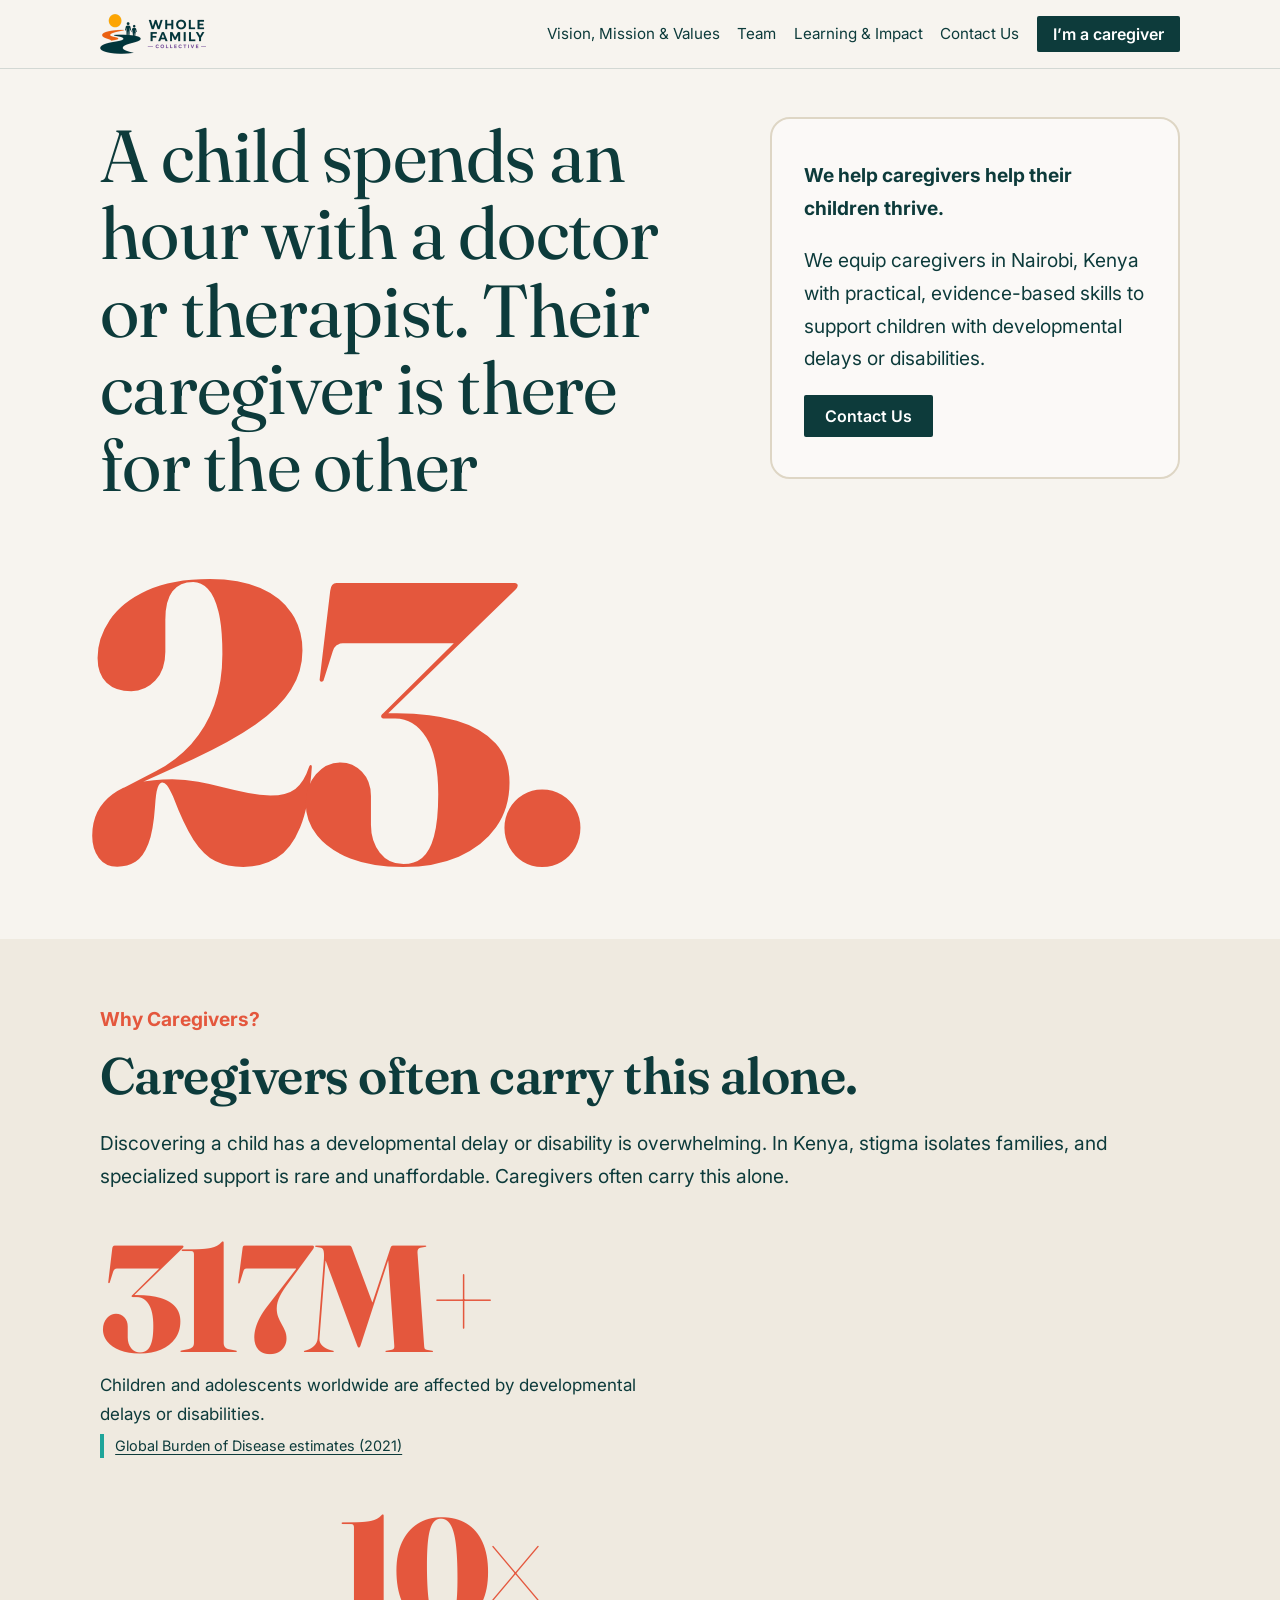
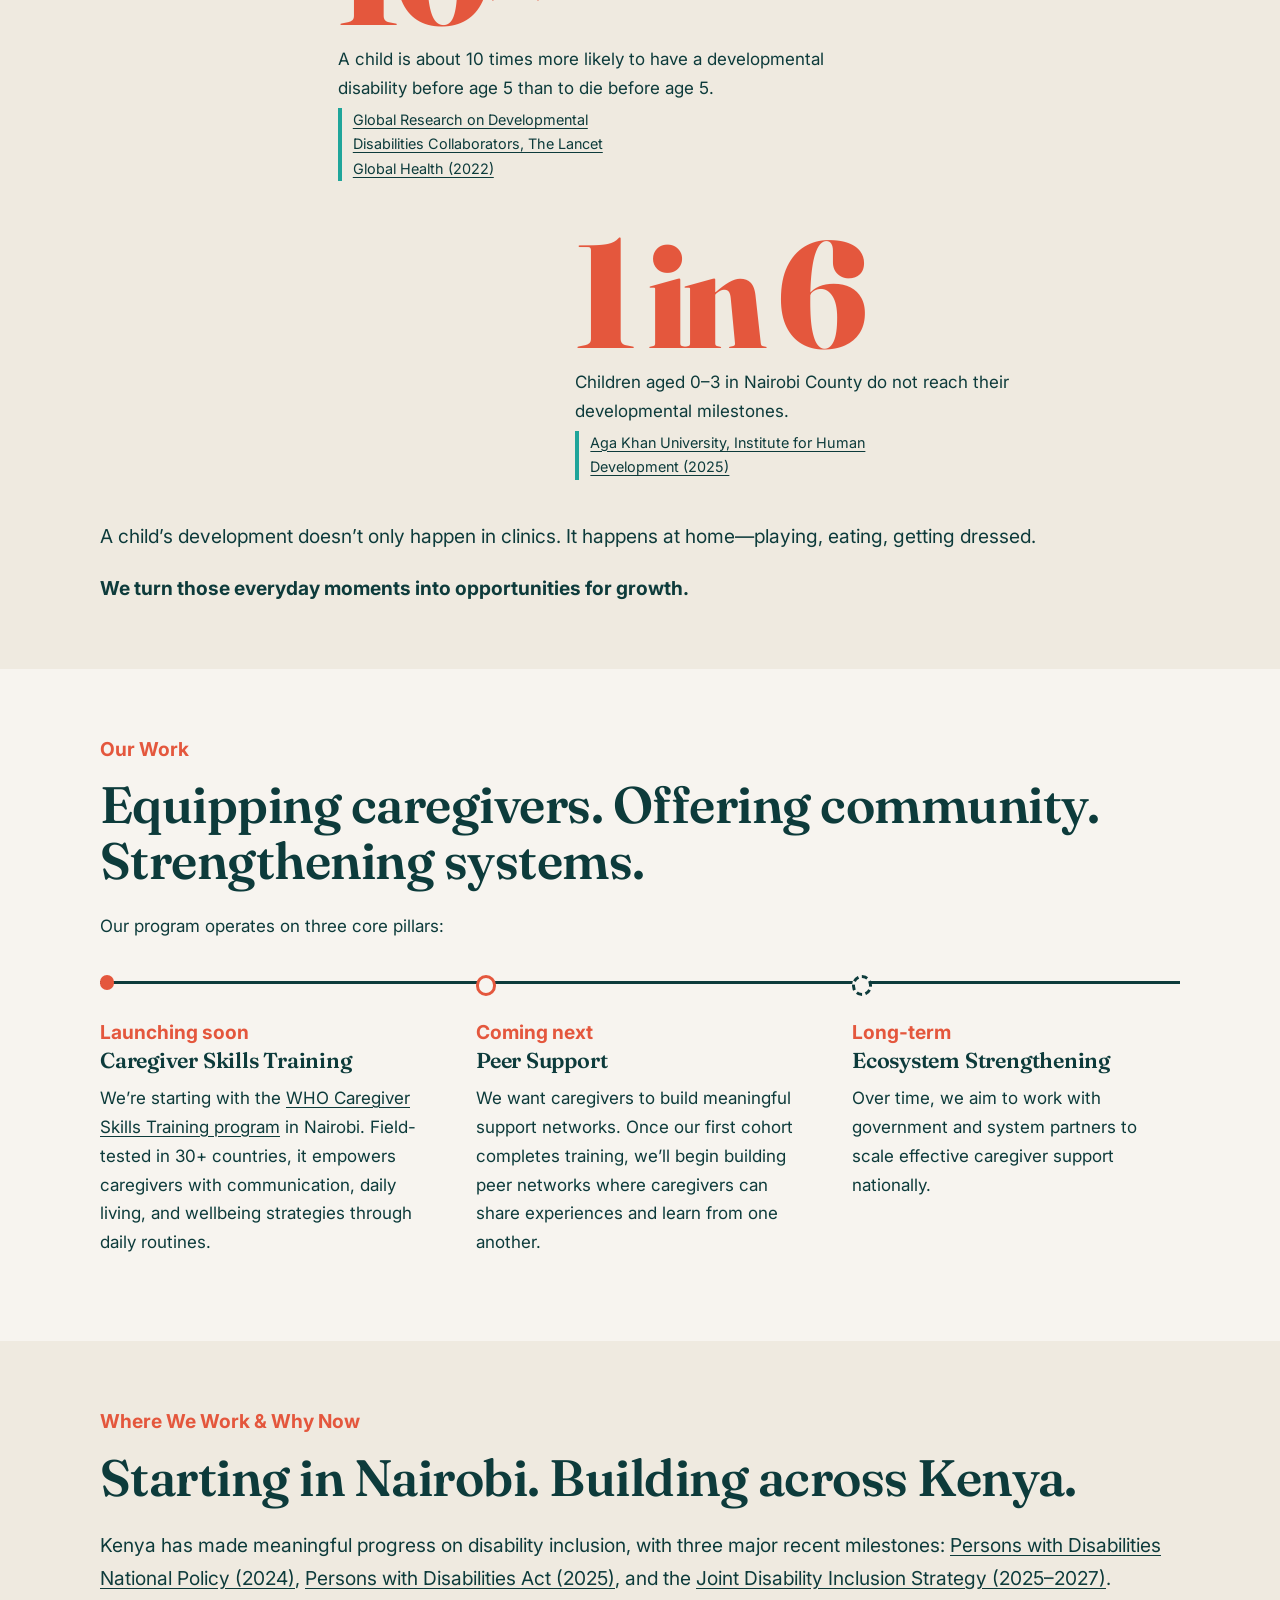
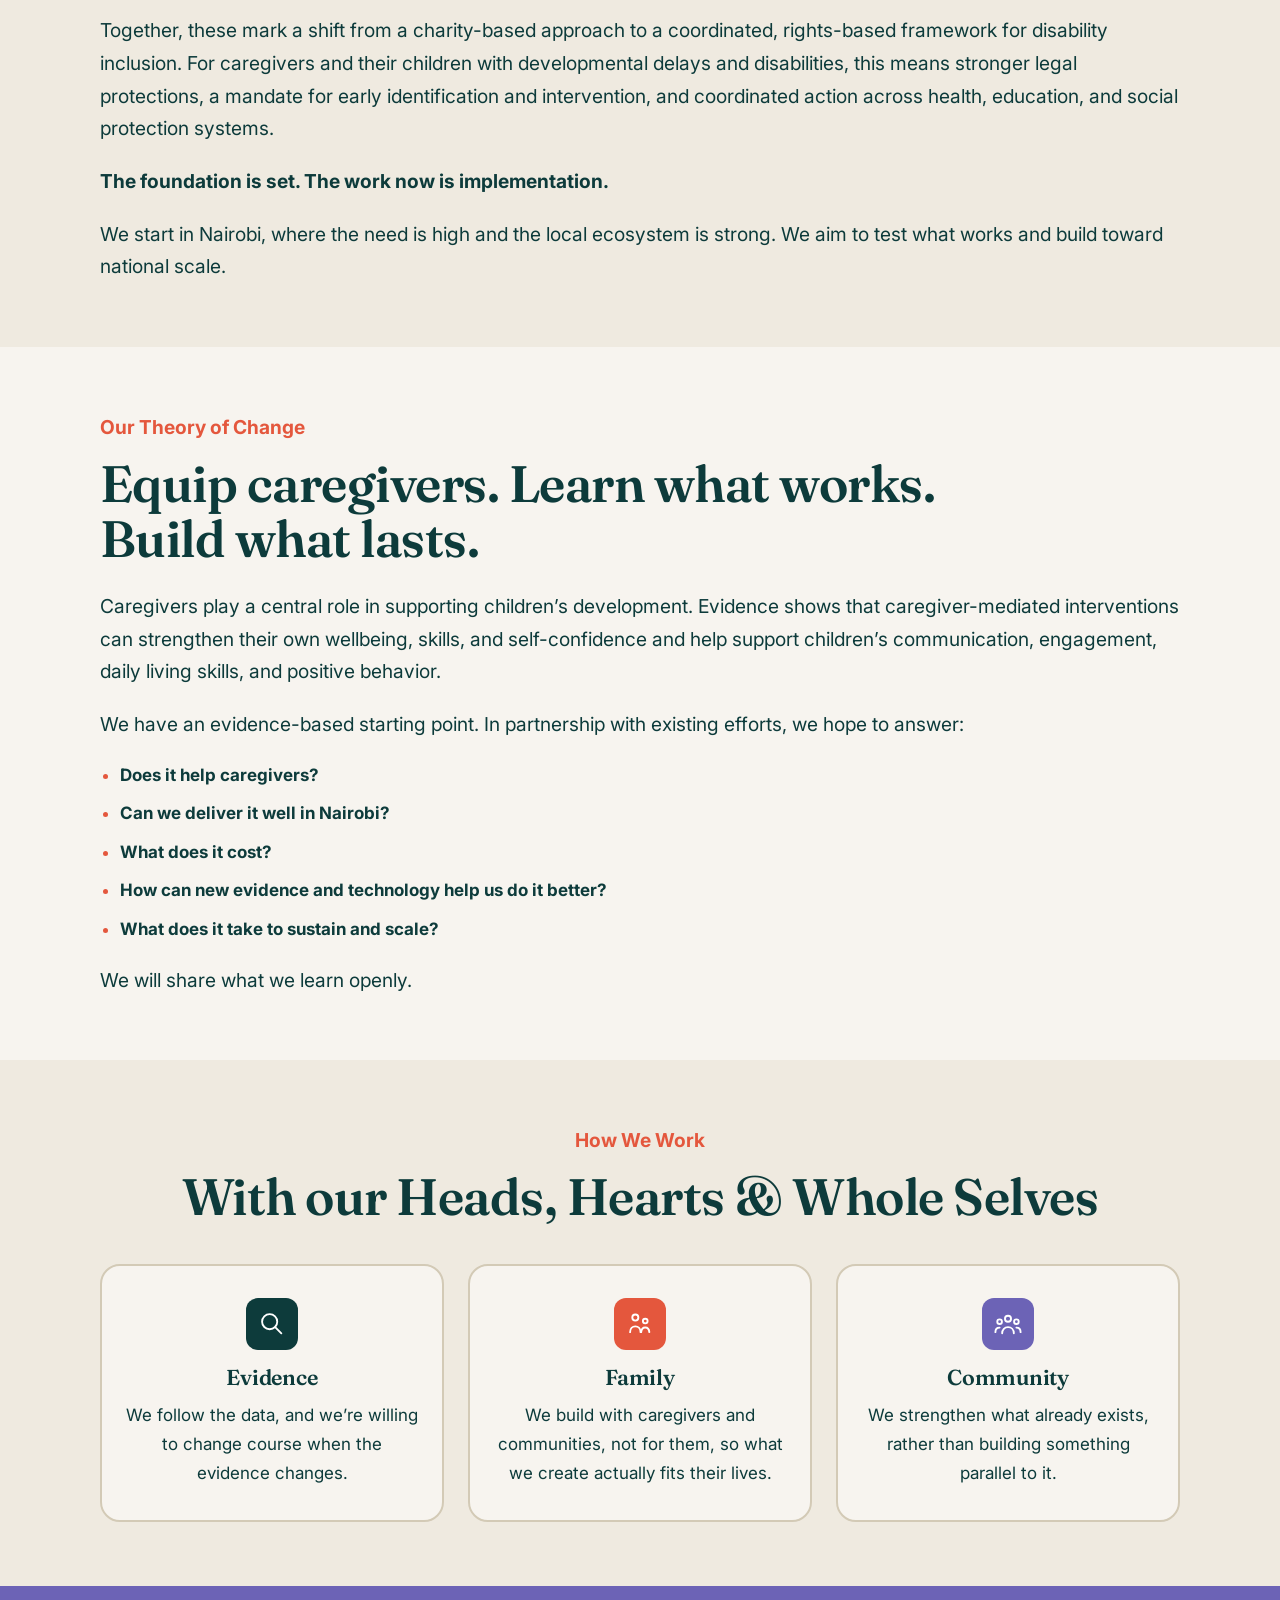
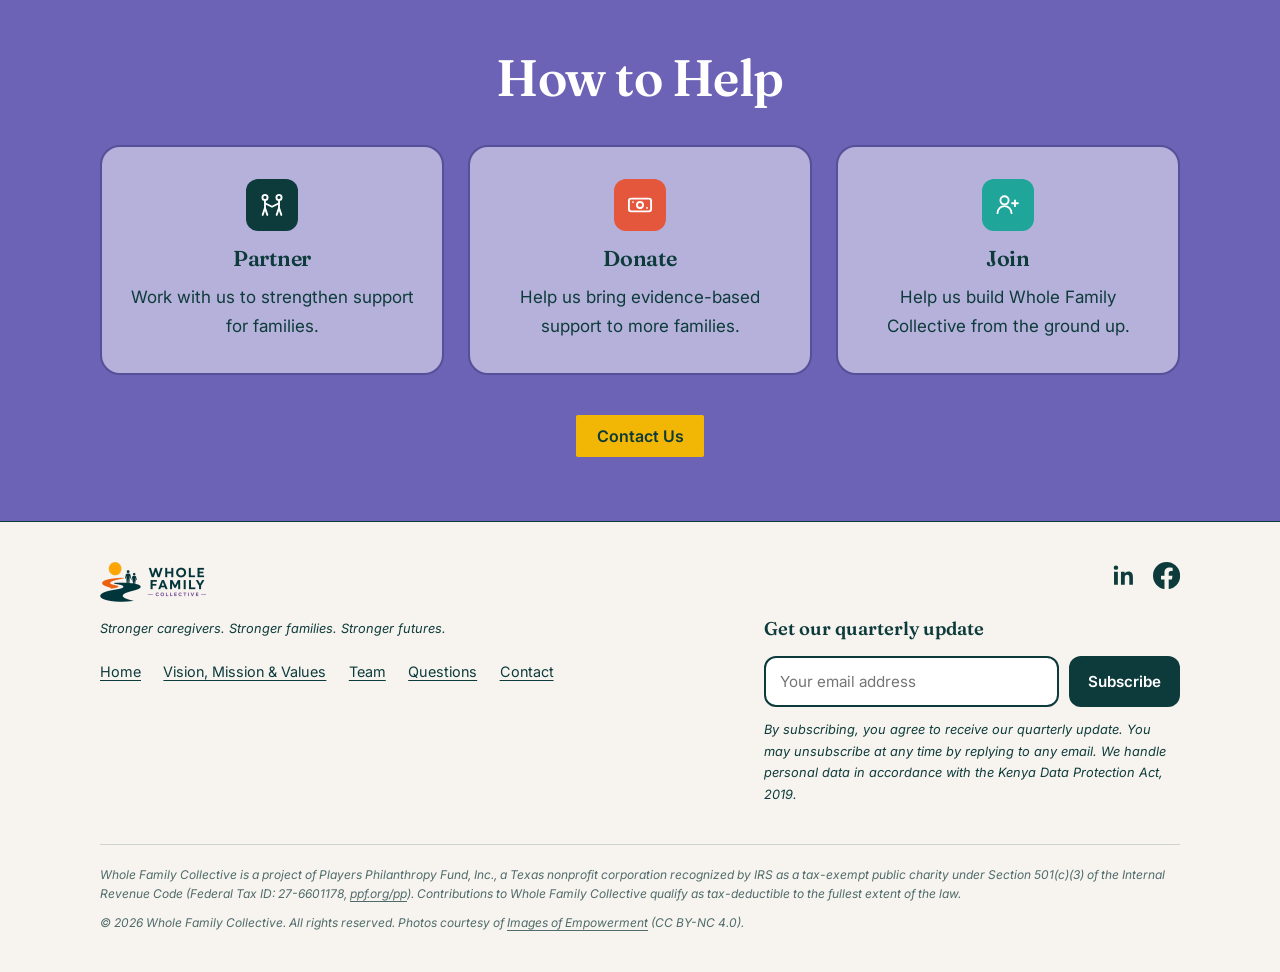
==== commit 841c1721: "Make footer tagline smaller Co-Authored-By: Claude Sonnet 5.5 <noreply@anthropic.com>" ====
--- a/index.html
+++ b/index.html
@@ -101,7 +101,7 @@
 <div class="ftop">
 <div class="fl">
 <p class="logo"><img src="images/logo-horizontal.png" alt="Whole Family Collective" width="106" height="40"></p>
-<p><em>Stronger caregivers. Stronger families. Stronger futures.</em></p>
+<p class="ftag"><em>Stronger caregivers. Stronger families. Stronger futures.</em></p>
 <ul><li><a href="./">Home</a></li><li><a href="vision/">Vision, Mission &amp; Values</a></li><li><a href="team/">Team</a></li><li><a href="questions/">Questions</a></li><li><a href="contact/">Contact</a></li></ul>
 </div>
 <div class="fr">
--- a/css/brand.css
+++ b/css/brand.css
@@ -119,3 +119,4 @@
 .fr .soc{margin:0 0 1.5rem;justify-content:flex-end}
 .fr .subscribe{margin:0}.fr .subscribe .legal{max-width:none}
 @media(min-width:52rem){.ftop{grid-template-columns:1fr minmax(0,26rem);gap:3rem;align-items:start}}
+.fl>p.ftag{font-size:.8rem}
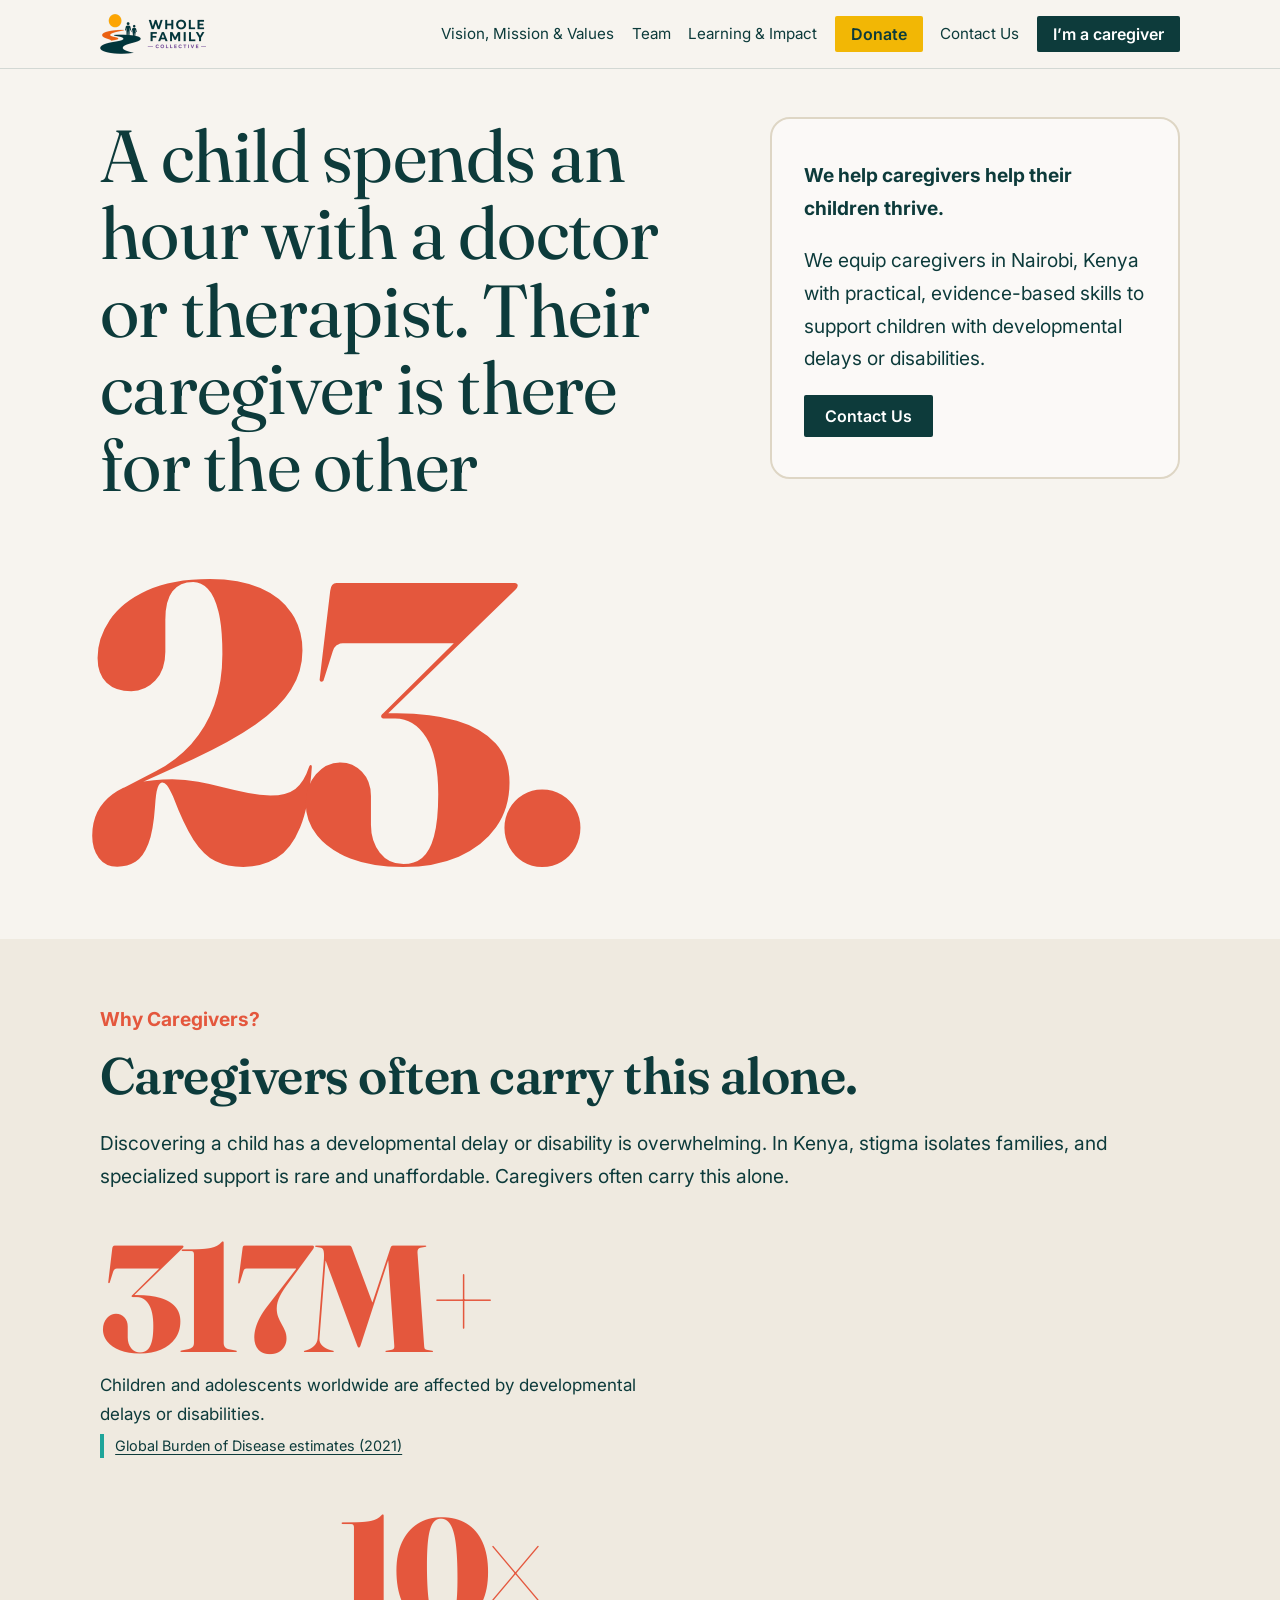
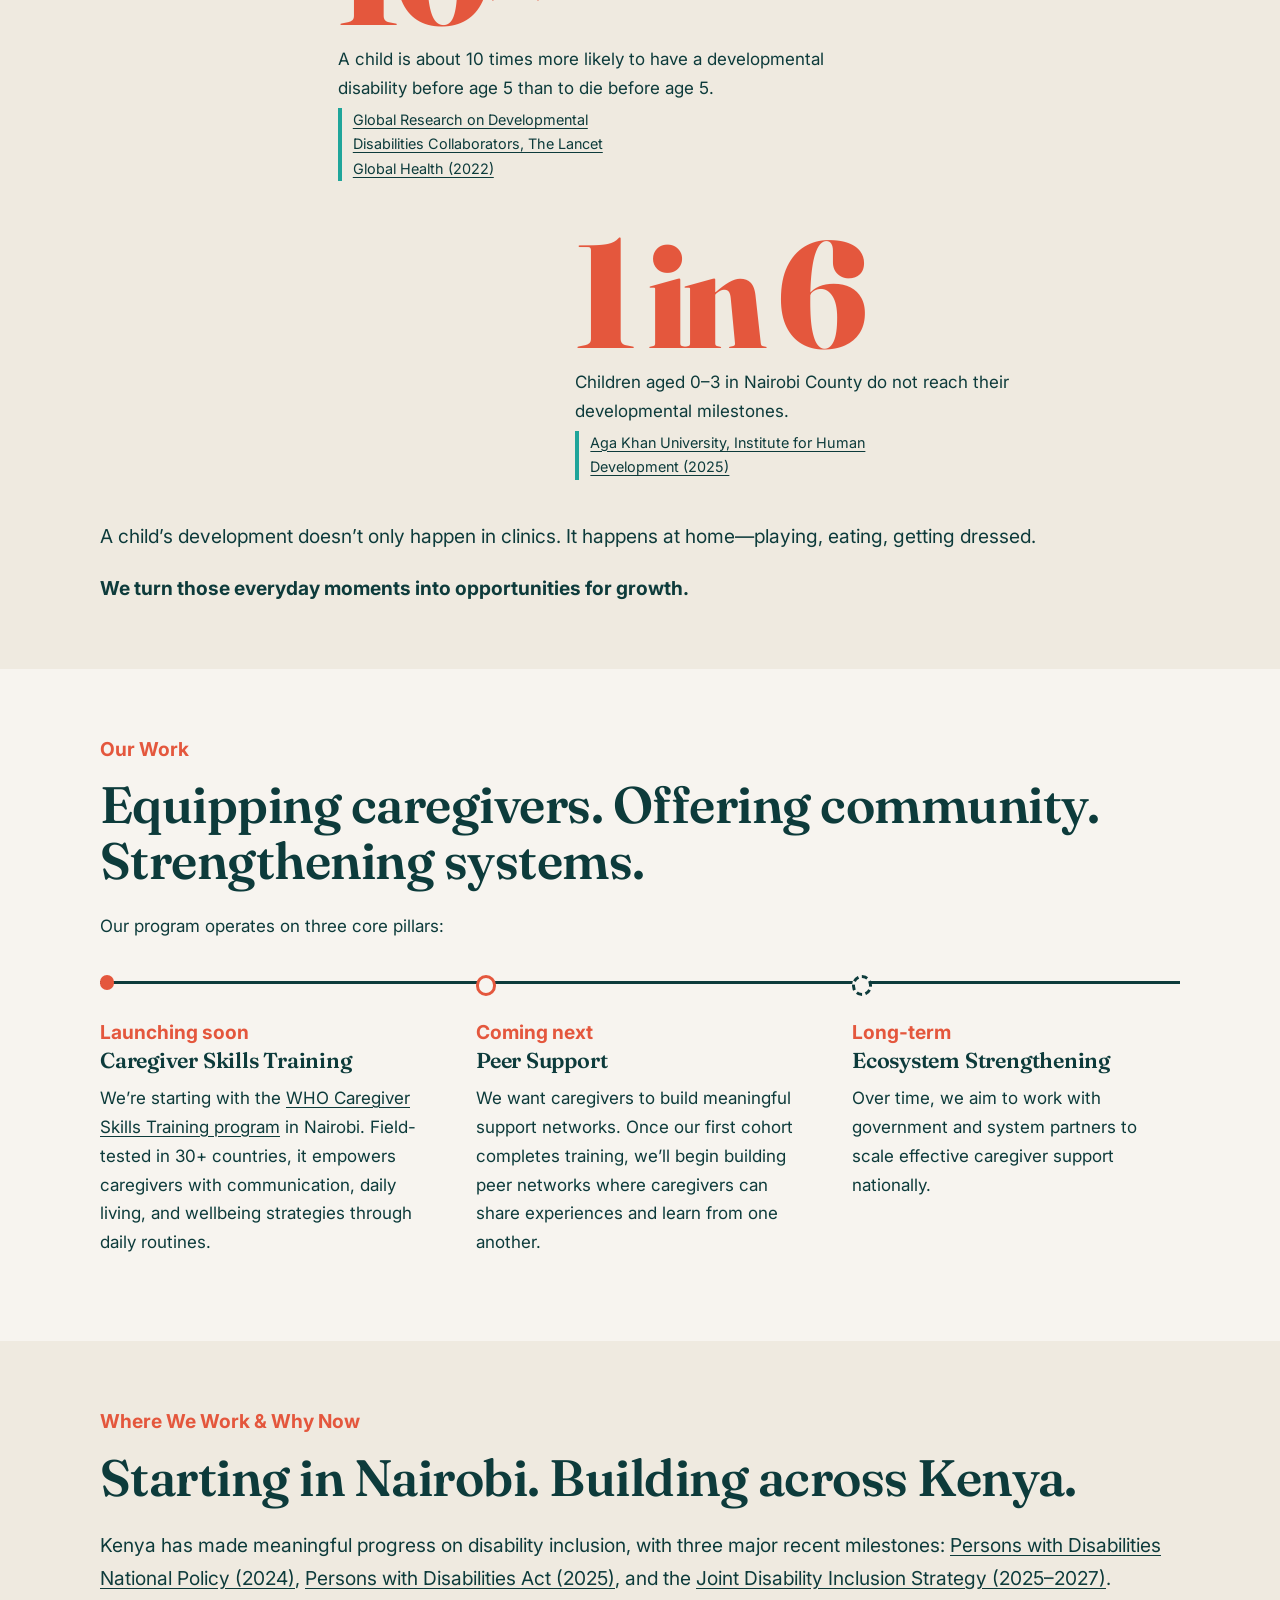
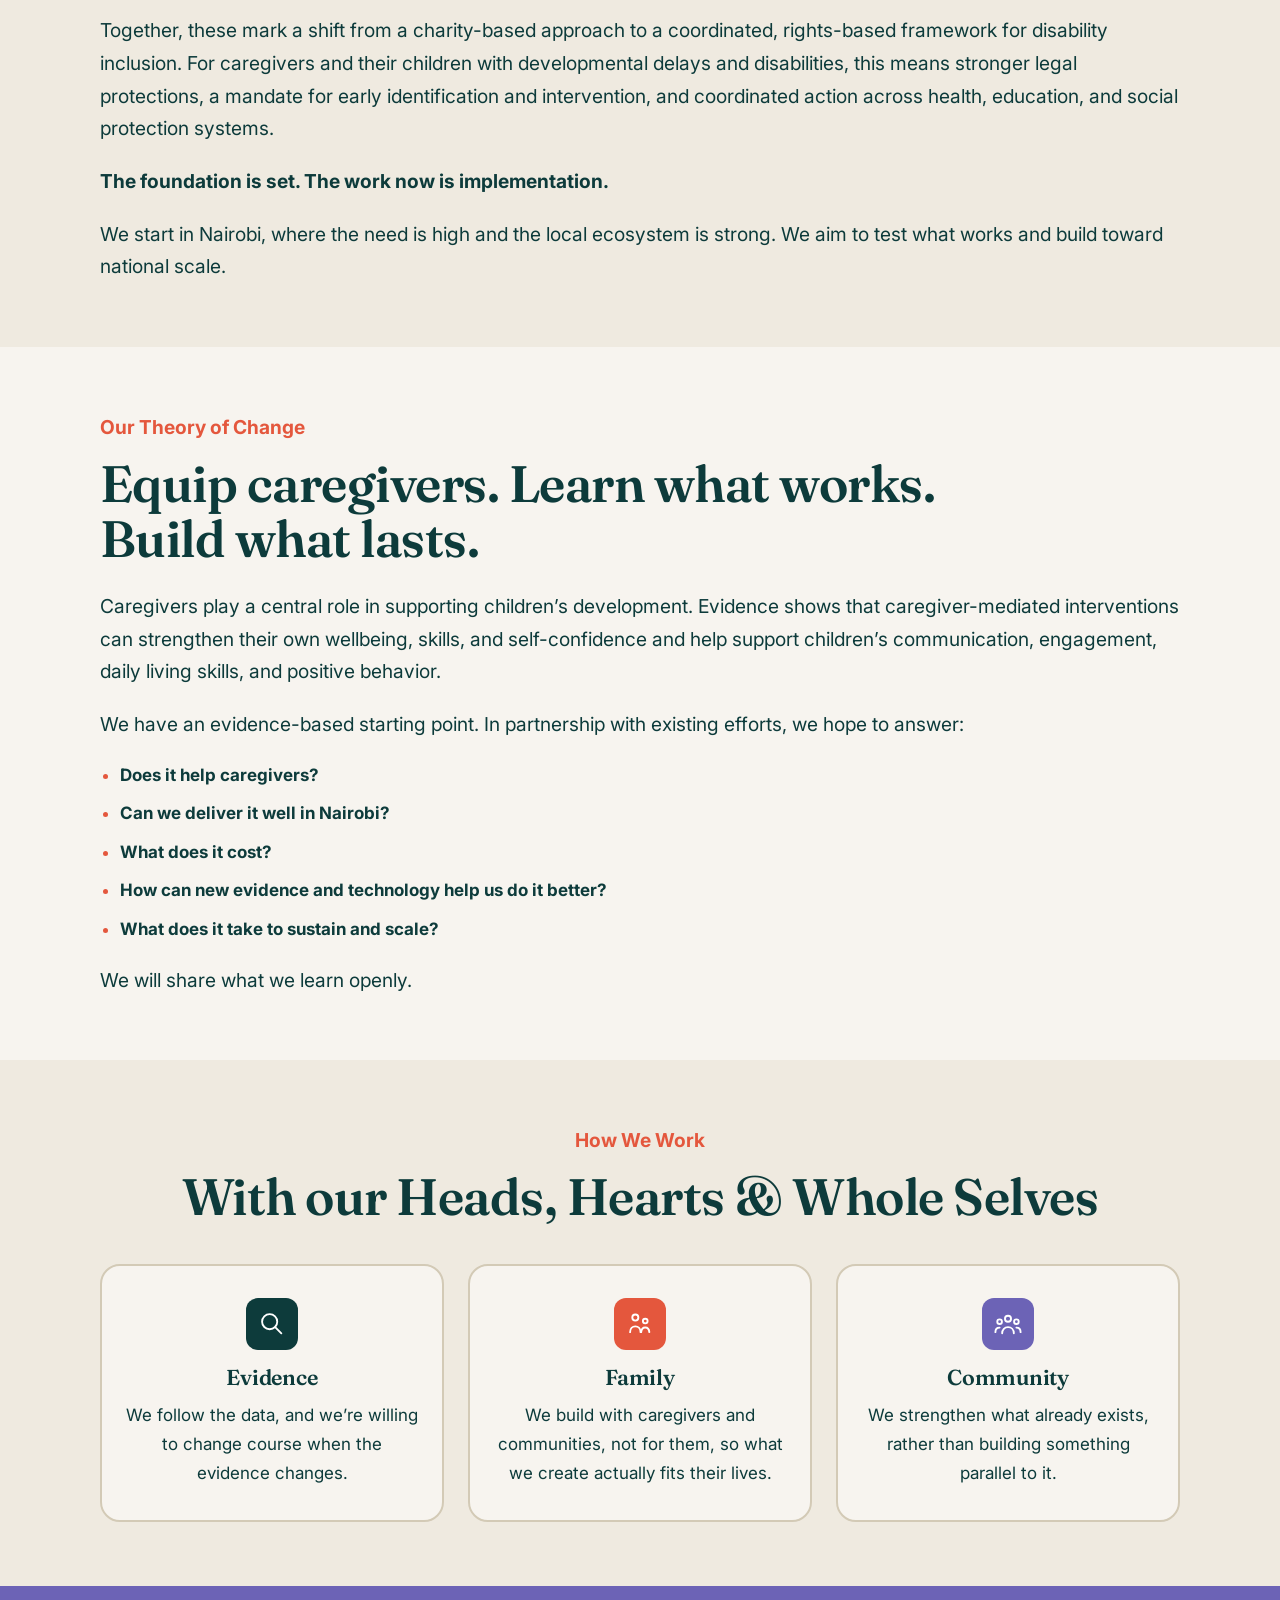
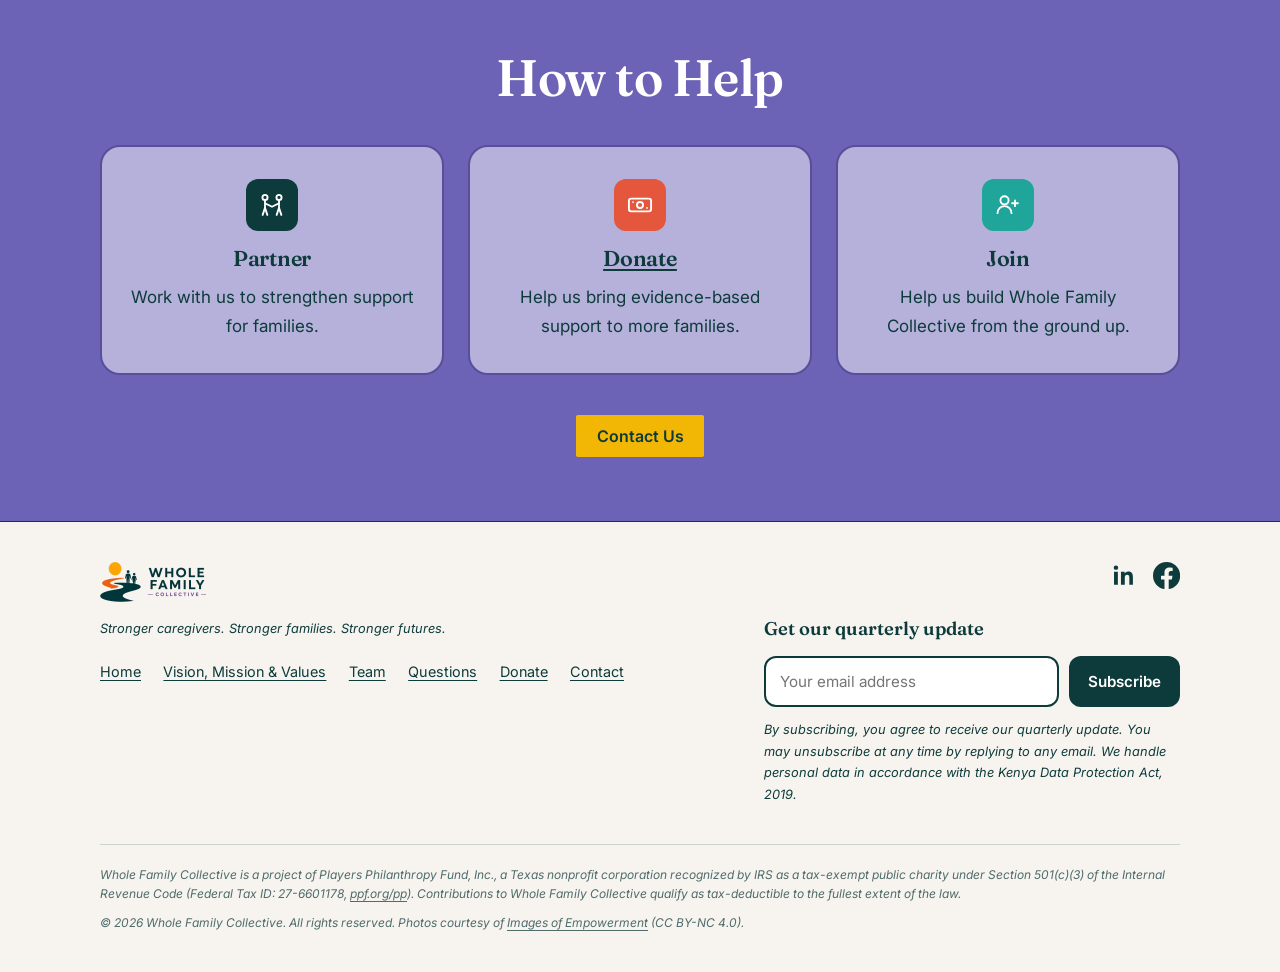
==== commit cf76977c: "Add Donate page and link it across the site New /donate/ page with a Give Lively button, fiscal spon" ====
--- a/index.html
+++ b/index.html
@@ -18,6 +18,7 @@
 <button id="mb" aria-expanded="false" aria-controls="nl">Menu</button>
 <nav aria-label="Main"><ul id="nl">
 <li><a href="vision/">Vision, Mission &amp; Values</a></li><li><a href="team/">Team</a></li><li><a href="learning/">Learning &amp; Impact</a></li>
+<li><a class="cta give" href="donate/">Donate</a></li>
 <li><a href="contact/">Contact Us</a></li>
 <li><a class="cta" href="caregiver/">I’m a caregiver</a></li></ul></nav>
 </div></header>
@@ -90,7 +91,7 @@
 <h2>How to Help</h2>
 <div class="cols flat">
 <div class="card"><span class="ic navy"><svg viewBox="0 0 24 24" aria-hidden="true" focusable="false"><circle cx="6" cy="5.5" r="2.2"/><circle cx="18" cy="5.5" r="2.2"/><path d="M6 8.5v6M18 8.5v6"/><path d="M6 10.5l6 3 6-3"/><path d="M6 14.5l-2 6M6 14.5l2 6M18 14.5l-2 6M18 14.5l2 6"/></svg></span><h3>Partner</h3><p>Work with us to strengthen support for families.</p></div>
-<div class="card"><span class="ic coral"><svg viewBox="0 0 24 24" aria-hidden="true" focusable="false"><rect x="2.5" y="6.5" width="19" height="11" rx="2"/><circle cx="12" cy="12" r="2.6"/><line x1="6" y1="9.5" x2="6" y2="9.5"/><line x1="18" y1="14.5" x2="18" y2="14.5"/></svg></span><h3>Donate</h3><p>Help us bring evidence-based support to more families.</p></div>
+<div class="card"><span class="ic coral"><svg viewBox="0 0 24 24" aria-hidden="true" focusable="false"><rect x="2.5" y="6.5" width="19" height="11" rx="2"/><circle cx="12" cy="12" r="2.6"/><line x1="6" y1="9.5" x2="6" y2="9.5"/><line x1="18" y1="14.5" x2="18" y2="14.5"/></svg></span><h3><a href="donate/">Donate</a></h3><p>Help us bring evidence-based support to more families.</p></div>
 <div class="card"><span class="ic teal"><svg viewBox="0 0 24 24" aria-hidden="true" focusable="false"><circle cx="9" cy="8" r="3.5"/><path d="M3 19c0-3.5 2.7-6 6-6s6 2.5 6 6"/><path d="M18 8v5M15.5 10.5h5"/></svg></span><h3>Join</h3><p>Help us build Whole Family Collective from the ground up.</p></div>
 </div>
 <p style="margin-top:2.5rem"><a class="btn" href="contact/">Contact Us</a></p>
@@ -102,7 +103,7 @@
 <div class="fl">
 <p class="logo"><img src="images/logo-horizontal.png" alt="Whole Family Collective" width="106" height="40"></p>
 <p class="ftag"><em>Stronger caregivers. Stronger families. Stronger futures.</em></p>
-<ul><li><a href="./">Home</a></li><li><a href="vision/">Vision, Mission &amp; Values</a></li><li><a href="team/">Team</a></li><li><a href="questions/">Questions</a></li><li><a href="contact/">Contact</a></li></ul>
+<ul><li><a href="./">Home</a></li><li><a href="vision/">Vision, Mission &amp; Values</a></li><li><a href="team/">Team</a></li><li><a href="questions/">Questions</a></li><li><a href="donate/">Donate</a></li><li><a href="contact/">Contact</a></li></ul>
 </div>
 <div class="fr">
 <ul class="soc"><li><a href="https://www.linkedin.com/company/wholefamilycollective/" target="_blank" rel="noopener" aria-label="Whole Family Collective on LinkedIn"><svg viewBox="0 0 24 24" aria-hidden="true" focusable="false"><path d="M6.94 8.5H3.56V20h3.38V8.5zM5.25 3a1.97 1.97 0 100 3.94 1.97 1.97 0 000-3.94zM20.44 20h-3.37v-5.6c0-1.34-.03-3.06-1.87-3.06-1.87 0-2.16 1.46-2.16 2.96V20H9.67V8.5h3.24v1.57h.05c.45-.85 1.56-1.75 3.2-1.75 3.42 0 4.05 2.25 4.05 5.18V20z"/></svg></a></li><li><a href="https://www.facebook.com/wholefamilycollective" target="_blank" rel="noopener" aria-label="Whole Family Collective on Facebook"><svg viewBox="0 0 24 24" aria-hidden="true" focusable="false"><path d="M24 12.073c0-6.627-5.373-12-12-12s-12 5.373-12 12c0 5.99 4.388 10.954 10.125 11.854v-8.385H7.078v-3.47h3.047V9.43c0-3.007 1.792-4.669 4.533-4.669 1.312 0 2.686.235 2.686.235v2.953H15.83c-1.491 0-1.956.925-1.956 1.874v2.25h3.328l-.532 3.47h-2.796v8.385C19.612 23.027 24 18.062 24 12.073z"/></svg></a></li></ul>
--- a/css/brand.css
+++ b/css/brand.css
@@ -120,3 +120,18 @@
 .fr .subscribe{margin:0}.fr .subscribe .legal{max-width:none}
 @media(min-width:52rem){.ftop{grid-template-columns:1fr minmax(0,26rem);gap:3rem;align-items:start}}
 .fl>p.ftag{font-size:.8rem}
+/* volunteers: a smaller, secondary team section; name and title on top, photo level with the text below */
+.advisors h2{font-size:clamp(1.5rem,3.6vw,2rem)}
+.bio.sm{border:2px solid var(--line);border-radius:20px;background:rgba(255,255,255,.22);padding:1.5rem;gap:1.25rem 2rem;align-items:stretch}
+.bio.sm .vh{grid-column:1/-1}
+.bio.sm h3{margin:0 0 .25rem}
+.bio.sm .note{font-size:1rem;margin:0}
+.bio.sm p{font-size:.95rem}
+.bio.sm .ph{aspect-ratio:1/1.15;border-radius:14px}
+.bio.sm .ph img{object-position:50% 14%}
+@media(min-width:52rem){.bio.sm{grid-template-columns:13rem 1fr;padding:1.75rem}.bio.sm .pic{position:relative}.bio.sm .ph{aspect-ratio:auto;position:absolute;inset:0}}
+/* donate */
+nav a.cta.give{background:var(--gold);color:var(--navy)}nav a.cta.give:hover{background:var(--navy);color:#fff}
+.btn.alt{background:transparent;border:2px solid currentColor;color:#fff;margin-left:.5rem}.btn.alt:hover{background:#fff;color:var(--navy)}
+.cols.c3{grid-template-columns:1fr}@media(min-width:52rem){.cols.c3{grid-template-columns:repeat(3,1fr)}}
+.dark .card a{color:var(--navy)}
